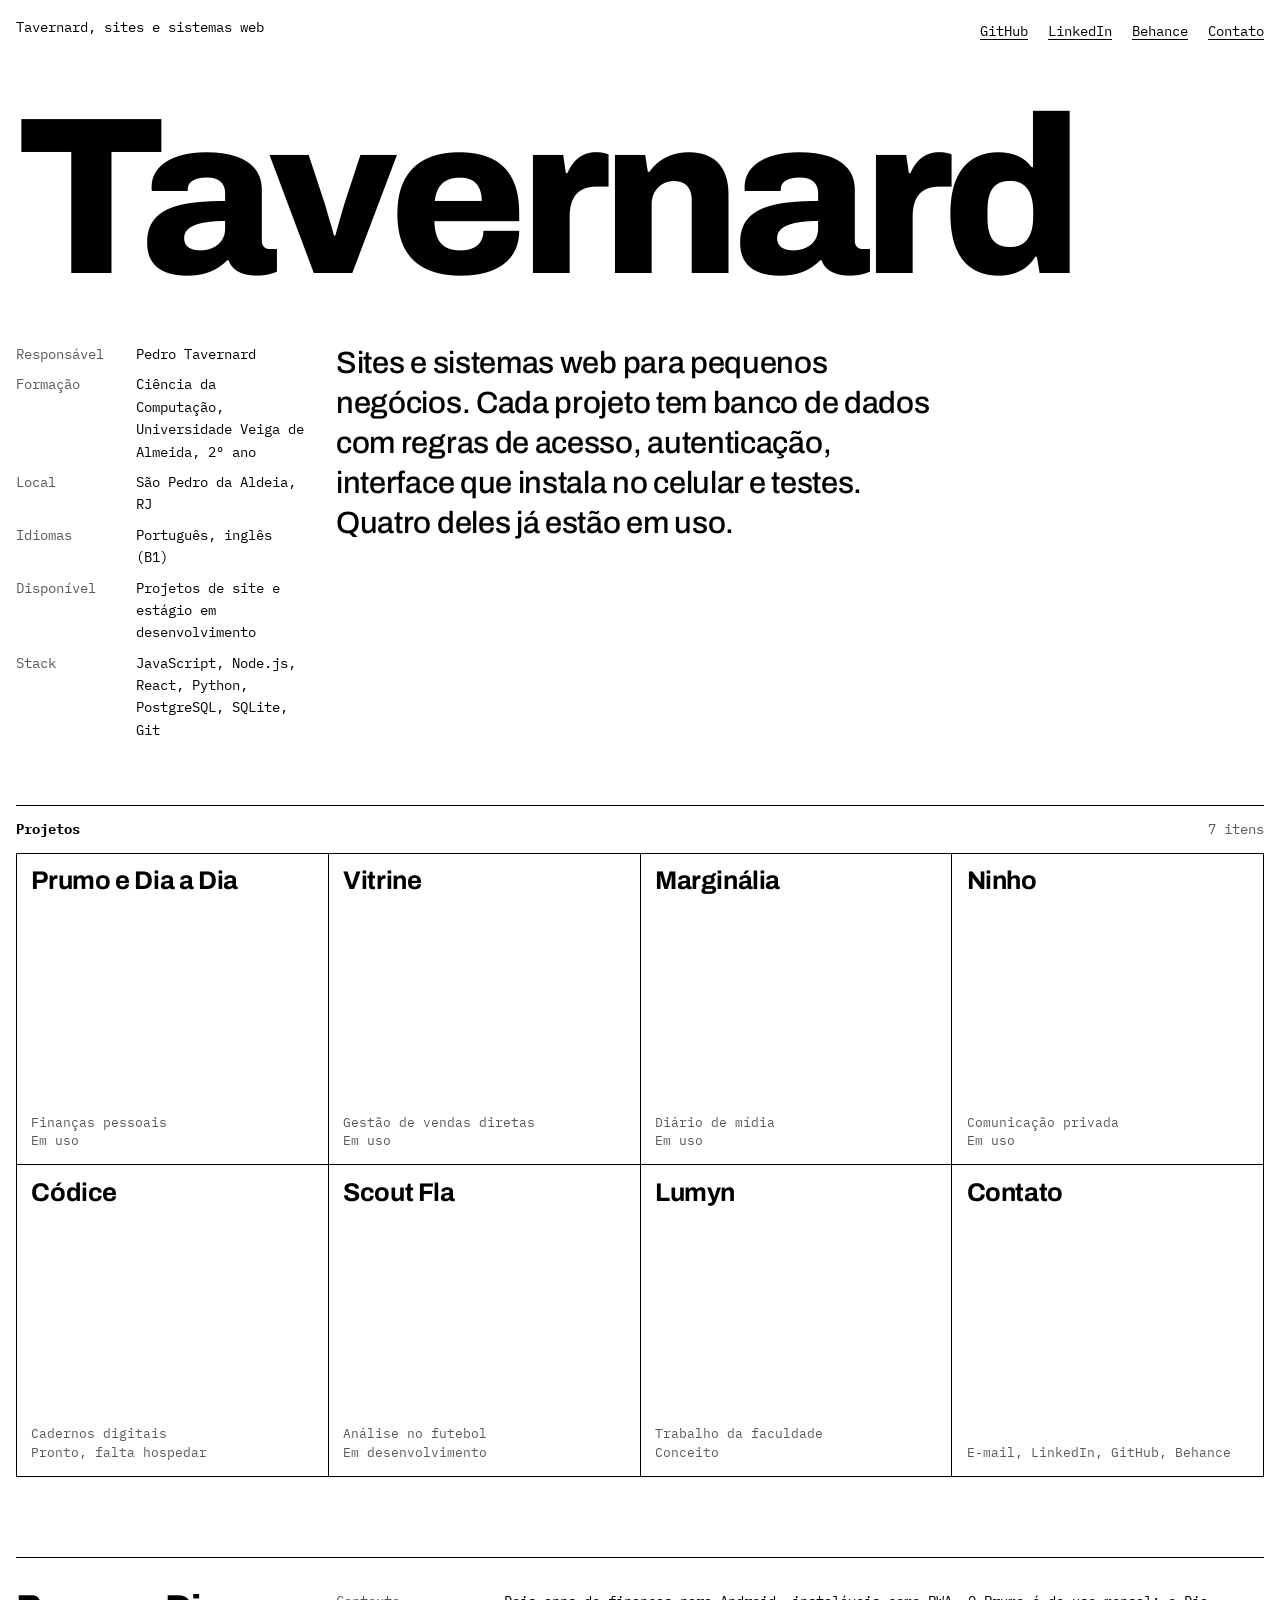
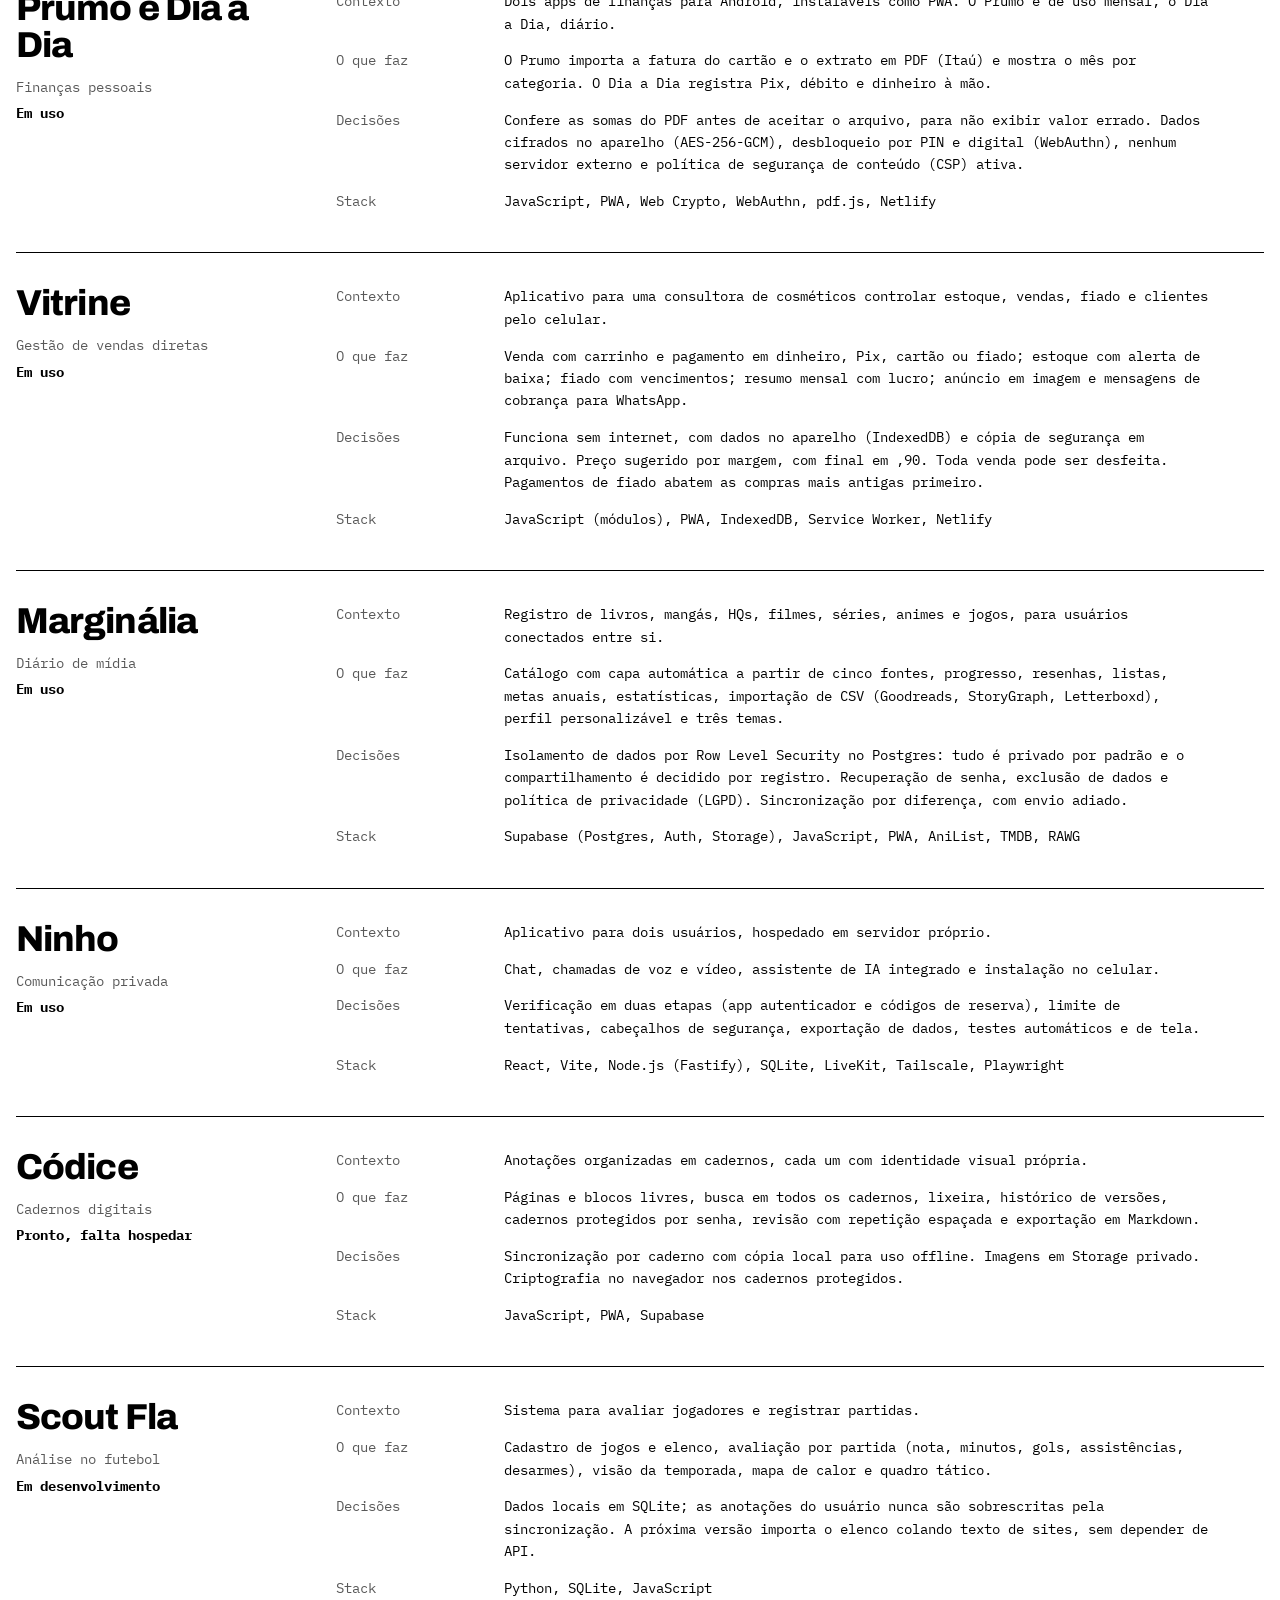
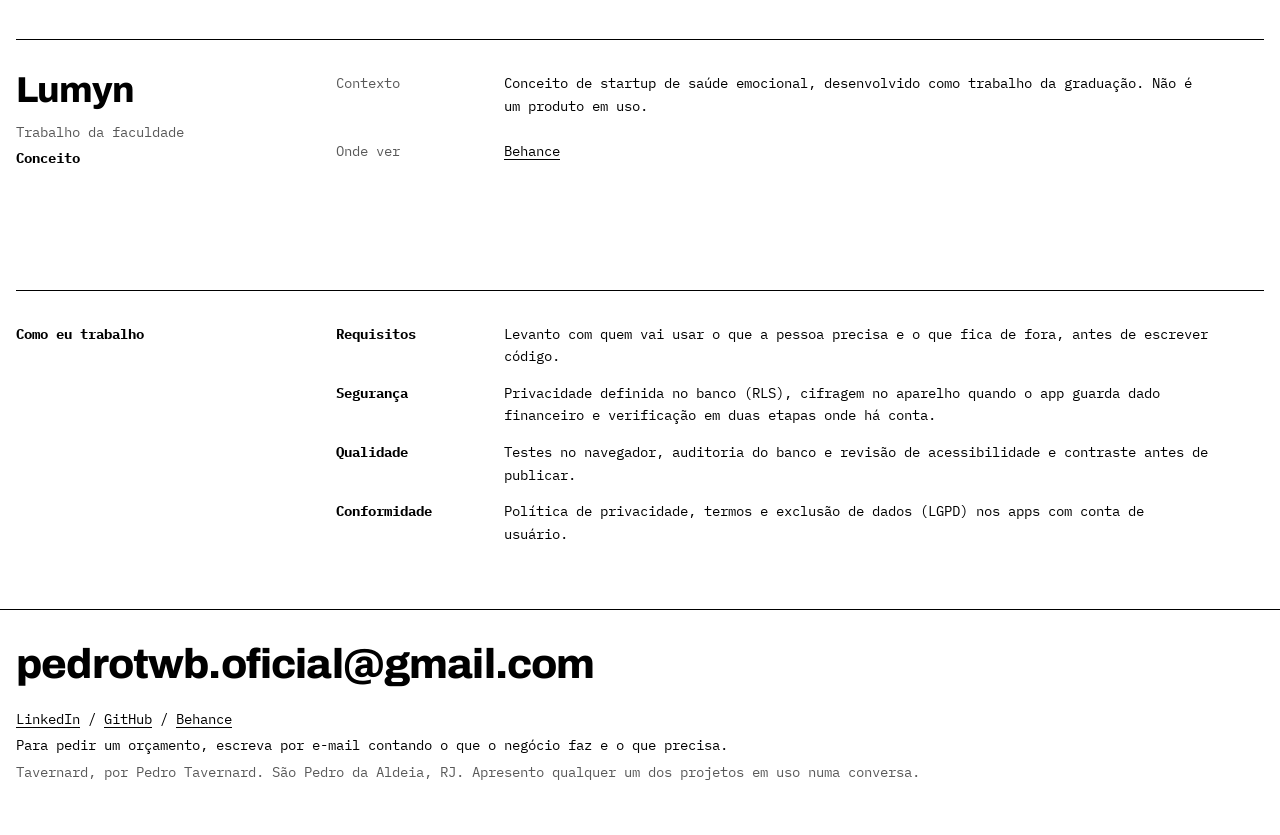
==== index.html @ c6579b2e "Novo portfólio Tavernard (substitui o site antigo)" ====
<!doctype html>
<html lang="pt-BR">
<head>
<meta charset="utf-8">
<meta name="viewport" content="width=device-width, initial-scale=1">
<link rel="icon" type="image/svg+xml" href="favicon.svg">
<title>Tavernard Sites e Sistemas</title>
<meta name="claude:viewport-fit-sides" content="cover">
<meta name="description" content="Tavernard: sites e sistemas web para pequenos negócios, por Pedro Tavernard, estudante de Ciência da Computação. Aplicações com banco de dados, autenticação e testes.">
<link rel="preconnect" href="https://fonts.googleapis.com">
<link rel="preconnect" href="https://fonts.gstatic.com" crossorigin>
<link href="https://fonts.googleapis.com/css2?family=Archivo:wght@500;700;800&family=IBM+Plex+Mono:wght@400;500;700&display=swap" rel="stylesheet">
<style>
/* Layout: catálogo em largura total. Nome gigante, índice de projetos em grade de quadrados com borda de 1px, fichas técnicas em duas colunas.
   Direção visual: estilo B—Line (Refero Styles): monoespaçado, sem cor, sem sombra, sem gradiente. Só como direção, nada copiado. */
:root{
  --bg:#FFFFFF; --fg:#000000; --mute:#595959; --rule:#000000;
  --display:"Archivo","Helvetica Neue",Arial,sans-serif;
  --mono:"IBM Plex Mono",ui-monospace,"SFMono-Regular",Menlo,Consolas,monospace;
  --gutter:max(16px,env(safe-area-inset-left,0px));
  --gutter-r:max(16px,env(safe-area-inset-right,0px));
  color-scheme:light;
}
@media (prefers-color-scheme:dark){
  :root:not([data-theme="light"]){--bg:#000000;--fg:#FFFFFF;--mute:#A6A6A6;--rule:#FFFFFF;color-scheme:dark}
}
:root[data-theme="dark"]{--bg:#000000;--fg:#FFFFFF;--mute:#A6A6A6;--rule:#FFFFFF;color-scheme:dark}

*,*::before,*::after{box-sizing:border-box}
body{margin:0;background:var(--bg);color:var(--fg);font:400 14px/1.6 var(--mono);-webkit-font-smoothing:antialiased}
a{color:inherit;text-decoration-thickness:1px;text-underline-offset:3px}
a:focus-visible{outline:2px solid var(--fg);outline-offset:3px}
.skip{position:absolute;left:-999px;top:0;background:var(--bg);color:var(--fg);padding:.75rem 1rem;border:1px solid var(--rule)}
.skip:focus{left:var(--gutter);top:8px;z-index:5}
.wrap{max-width:112rem;margin:0 auto;padding-left:var(--gutter);padding-right:var(--gutter-r)}

/* barra superior */
.bar{display:flex;flex-wrap:wrap;justify-content:space-between;gap:.25rem 1.5rem;padding-block:1rem}
.bar nav{display:flex;flex-wrap:wrap;gap:.25rem 1.25rem}
.bar a{display:inline-block;padding:.25rem 0}

/* nome */
.mark{font:800 clamp(3.5rem,17.5vw,16rem)/.86 var(--display);letter-spacing:-.04em;margin:2.5rem 0 3rem}
.hero-grid{display:grid;grid-template-columns:minmax(0,18rem) minmax(0,1fr);gap:1.5rem 2rem;padding-bottom:4rem}
.meta{display:grid;grid-template-columns:6.5rem minmax(0,1fr);gap:.5rem 1rem;margin:0}
.meta dt{color:var(--mute)}
.meta dd{margin:0}
.statement{margin:0;font:500 clamp(1.25rem,2.4vw,2rem)/1.3 var(--display);max-width:38rem;letter-spacing:-.01em}

/* títulos de seção */
.label{display:flex;justify-content:space-between;gap:1rem;font:700 14px/1.6 var(--mono);margin:0;padding-block:.75rem;border-top:1px solid var(--rule)}
.label span{font-weight:400;color:var(--mute)}

/* índice */
.index{list-style:none;margin:0 0 5rem;padding:0;display:grid;grid-template-columns:repeat(4,minmax(0,1fr));border-top:1px solid var(--rule);border-left:1px solid var(--rule)}
.index a{display:flex;flex-direction:column;justify-content:space-between;gap:1rem;aspect-ratio:1;padding:.9rem;border-right:1px solid var(--rule);border-bottom:1px solid var(--rule);text-decoration:none;min-width:0}
.index .nm{font:700 clamp(1.15rem,2vw,1.6rem)/1.05 var(--display);letter-spacing:-.015em;overflow-wrap:anywhere}
.index .ty{font-size:13px;line-height:1.4;color:var(--mute)}
.index a:hover,.index a:focus-visible{background:var(--fg);color:var(--bg);outline:none}
.index a:hover .ty,.index a:focus-visible .ty{color:inherit}
.index a:focus-visible{outline:2px solid var(--fg);outline-offset:-6px;outline-color:var(--bg)}

/* fichas */
.sheets{margin-bottom:5rem}
.sheet{display:grid;grid-template-columns:minmax(0,18rem) minmax(0,1fr);gap:1rem 2rem;padding-block:2rem 2.5rem;border-top:1px solid var(--rule);scroll-margin-top:1rem}
.sheet h3{font:800 clamp(1.6rem,3vw,2.25rem)/1.02 var(--display);letter-spacing:-.025em;margin:0 0 .75rem}
.sheet .kind{margin:0;color:var(--mute)}
.sheet .state{margin:.25rem 0 0;font-weight:700}
.sheet dl{display:grid;grid-template-columns:9rem minmax(0,1fr);gap:.9rem 1.5rem;margin:0;max-width:60rem}
.sheet dt{color:var(--mute)}
.sheet dd{margin:0;max-width:44rem}

/* método */
.method{display:grid;grid-template-columns:minmax(0,18rem) minmax(0,1fr);gap:1rem 2rem;padding-block:2rem 4rem;border-top:1px solid var(--rule)}
.method dl{display:grid;grid-template-columns:9rem minmax(0,1fr);gap:.9rem 1.5rem;margin:0;max-width:60rem}
.method dt{font-weight:700}
.method dd{margin:0;max-width:44rem}
.method h2{margin:0;font:700 14px/1.6 var(--mono)}

footer{border-top:1px solid var(--rule);padding-block:2rem 3rem}
footer .big{font:800 clamp(1.4rem,3.4vw,2.6rem)/1.1 var(--display);letter-spacing:-.02em;margin:0 0 1.25rem;overflow-wrap:anywhere}
footer p{margin:.25rem 0}
.small{color:var(--mute)}

@media (max-width:62rem){
  .index{grid-template-columns:repeat(2,minmax(0,1fr))}
}
@media (max-width:48rem){
  .hero-grid,.sheet,.method{grid-template-columns:minmax(0,1fr)}
  .sheet dl,.method dl{grid-template-columns:minmax(0,1fr);gap:.15rem}
  .sheet dd,.method dd{margin-bottom:.9rem}
  .mark{margin:1.5rem 0 2rem}
}
</style>

<a class="skip" href="#projetos">Pular para os projetos</a>

<header class="bar wrap">
  <span>Tavernard, sites e sistemas web</span>
  <nav aria-label="Perfis e contato">
    <a href="https://github.com/SirShain">GitHub</a>
    <a href="https://www.linkedin.com/in/pedrotavernard/">LinkedIn</a>
    <a href="https://www.behance.net/pedrotavernard2">Behance</a>
    <a href="#contato">Contato</a>
  </nav>
</header>

<main>
<section class="wrap" aria-labelledby="t-nome">
  <h1 class="mark" id="t-nome">Tavernard</h1>
  <div class="hero-grid">
    <dl class="meta">
      <dt>Responsável</dt><dd>Pedro Tavernard</dd>
      <dt>Formação</dt><dd>Ciência da Computação, Universidade Veiga de Almeida, 2º ano</dd>
      <dt>Local</dt><dd>São Pedro da Aldeia, RJ</dd>
      <dt>Idiomas</dt><dd>Português, inglês (B1)</dd>
      <dt>Disponível</dt><dd>Projetos de site e estágio em desenvolvimento</dd>
      <dt>Stack</dt><dd>JavaScript, Node.js, React, Python, PostgreSQL, SQLite, Git</dd>
    </dl>
    <p class="statement">Sites e sistemas web para pequenos negócios. Cada projeto tem banco de dados com regras de acesso, autenticação, interface que instala no celular e testes. Quatro deles já estão em uso.</p>
  </div>
</section>

<section class="wrap" id="projetos" aria-labelledby="t-proj">
  <h2 class="label" id="t-proj">Projetos <span>7 itens</span></h2>
  <ul class="index">
    <li><a href="#prumo"><span class="nm">Prumo e Dia a Dia</span><span class="ty">Finanças pessoais<br>Em uso</span></a></li>
    <li><a href="#vitrine"><span class="nm">Vitrine</span><span class="ty">Gestão de vendas diretas<br>Em uso</span></a></li>
    <li><a href="#marginalia"><span class="nm">Marginália</span><span class="ty">Diário de mídia<br>Em uso</span></a></li>
    <li><a href="#ninho"><span class="nm">Ninho</span><span class="ty">Comunicação privada<br>Em uso</span></a></li>
    <li><a href="#codice"><span class="nm">Códice</span><span class="ty">Cadernos digitais<br>Pronto, falta hospedar</span></a></li>
    <li><a href="#scout"><span class="nm">Scout Fla</span><span class="ty">Análise no futebol<br>Em desenvolvimento</span></a></li>
    <li><a href="#lumyn"><span class="nm">Lumyn</span><span class="ty">Trabalho da faculdade<br>Conceito</span></a></li>
    <li><a href="#contato"><span class="nm">Contato</span><span class="ty">E-mail, LinkedIn, GitHub, Behance</span></a></li>
  </ul>

  <div class="sheets">
    <article class="sheet" id="prumo">
      <div><h3>Prumo e Dia a Dia</h3><p class="kind">Finanças pessoais</p><p class="state">Em uso</p></div>
      <dl>
        <dt>Contexto</dt><dd>Dois apps de finanças para Android, instaláveis como PWA. O Prumo é de uso mensal; o Dia a Dia, diário.</dd>
        <dt>O que faz</dt><dd>O Prumo importa a fatura do cartão e o extrato em PDF (Itaú) e mostra o mês por categoria. O Dia a Dia registra Pix, débito e dinheiro à mão.</dd>
        <dt>Decisões</dt><dd>Confere as somas do PDF antes de aceitar o arquivo, para não exibir valor errado. Dados cifrados no aparelho (AES-256-GCM), desbloqueio por PIN e digital (WebAuthn), nenhum servidor externo e política de segurança de conteúdo (CSP) ativa.</dd>
        <dt>Stack</dt><dd>JavaScript, PWA, Web Crypto, WebAuthn, pdf.js, Netlify</dd>
      </dl>
    </article>

    <article class="sheet" id="vitrine">
      <div><h3>Vitrine</h3><p class="kind">Gestão de vendas diretas</p><p class="state">Em uso</p></div>
      <dl>
        <dt>Contexto</dt><dd>Aplicativo para uma consultora de cosméticos controlar estoque, vendas, fiado e clientes pelo celular.</dd>
        <dt>O que faz</dt><dd>Venda com carrinho e pagamento em dinheiro, Pix, cartão ou fiado; estoque com alerta de baixa; fiado com vencimentos; resumo mensal com lucro; anúncio em imagem e mensagens de cobrança para WhatsApp.</dd>
        <dt>Decisões</dt><dd>Funciona sem internet, com dados no aparelho (IndexedDB) e cópia de segurança em arquivo. Preço sugerido por margem, com final em ,90. Toda venda pode ser desfeita. Pagamentos de fiado abatem as compras mais antigas primeiro.</dd>
        <dt>Stack</dt><dd>JavaScript (módulos), PWA, IndexedDB, Service Worker, Netlify</dd>
      </dl>
    </article>

    <article class="sheet" id="marginalia">
      <div><h3>Marginália</h3><p class="kind">Diário de mídia</p><p class="state">Em uso</p></div>
      <dl>
        <dt>Contexto</dt><dd>Registro de livros, mangás, HQs, filmes, séries, animes e jogos, para usuários conectados entre si.</dd>
        <dt>O que faz</dt><dd>Catálogo com capa automática a partir de cinco fontes, progresso, resenhas, listas, metas anuais, estatísticas, importação de CSV (Goodreads, StoryGraph, Letterboxd), perfil personalizável e três temas.</dd>
        <dt>Decisões</dt><dd>Isolamento de dados por Row Level Security no Postgres: tudo é privado por padrão e o compartilhamento é decidido por registro. Recuperação de senha, exclusão de dados e política de privacidade (LGPD). Sincronização por diferença, com envio adiado.</dd>
        <dt>Stack</dt><dd>Supabase (Postgres, Auth, Storage), JavaScript, PWA, AniList, TMDB, RAWG</dd>
      </dl>
    </article>

    <article class="sheet" id="ninho">
      <div><h3>Ninho</h3><p class="kind">Comunicação privada</p><p class="state">Em uso</p></div>
      <dl>
        <dt>Contexto</dt><dd>Aplicativo para dois usuários, hospedado em servidor próprio.</dd>
        <dt>O que faz</dt><dd>Chat, chamadas de voz e vídeo, assistente de IA integrado e instalação no celular.</dd>
        <dt>Decisões</dt><dd>Verificação em duas etapas (app autenticador e códigos de reserva), limite de tentativas, cabeçalhos de segurança, exportação de dados, testes automáticos e de tela.</dd>
        <dt>Stack</dt><dd>React, Vite, Node.js (Fastify), SQLite, LiveKit, Tailscale, Playwright</dd>
      </dl>
    </article>

    <article class="sheet" id="codice">
      <div><h3>Códice</h3><p class="kind">Cadernos digitais</p><p class="state">Pronto, falta hospedar</p></div>
      <dl>
        <dt>Contexto</dt><dd>Anotações organizadas em cadernos, cada um com identidade visual própria.</dd>
        <dt>O que faz</dt><dd>Páginas e blocos livres, busca em todos os cadernos, lixeira, histórico de versões, cadernos protegidos por senha, revisão com repetição espaçada e exportação em Markdown.</dd>
        <dt>Decisões</dt><dd>Sincronização por caderno com cópia local para uso offline. Imagens em Storage privado. Criptografia no navegador nos cadernos protegidos.</dd>
        <dt>Stack</dt><dd>JavaScript, PWA, Supabase</dd>
      </dl>
    </article>

    <article class="sheet" id="scout">
      <div><h3>Scout Fla</h3><p class="kind">Análise no futebol</p><p class="state">Em desenvolvimento</p></div>
      <dl>
        <dt>Contexto</dt><dd>Sistema para avaliar jogadores e registrar partidas.</dd>
        <dt>O que faz</dt><dd>Cadastro de jogos e elenco, avaliação por partida (nota, minutos, gols, assistências, desarmes), visão da temporada, mapa de calor e quadro tático.</dd>
        <dt>Decisões</dt><dd>Dados locais em SQLite; as anotações do usuário nunca são sobrescritas pela sincronização. A próxima versão importa o elenco colando texto de sites, sem depender de API.</dd>
        <dt>Stack</dt><dd>Python, SQLite, JavaScript</dd>
      </dl>
    </article>

    <article class="sheet" id="lumyn">
      <div><h3>Lumyn</h3><p class="kind">Trabalho da faculdade</p><p class="state">Conceito</p></div>
      <dl>
        <dt>Contexto</dt><dd>Conceito de startup de saúde emocional, desenvolvido como trabalho da graduação. Não é um produto em uso.</dd>
        <dt>Onde ver</dt><dd><a href="https://www.behance.net/pedrotavernard2">Behance</a></dd>
      </dl>
    </article>
  </div>
</section>

<section class="wrap" aria-labelledby="t-metodo">
  <div class="method">
    <h2 id="t-metodo">Como eu trabalho</h2>
    <dl>
      <dt>Requisitos</dt><dd>Levanto com quem vai usar o que a pessoa precisa e o que fica de fora, antes de escrever código.</dd>
      <dt>Segurança</dt><dd>Privacidade definida no banco (RLS), cifragem no aparelho quando o app guarda dado financeiro e verificação em duas etapas onde há conta.</dd>
      <dt>Qualidade</dt><dd>Testes no navegador, auditoria do banco e revisão de acessibilidade e contraste antes de publicar.</dd>
      <dt>Conformidade</dt><dd>Política de privacidade, termos e exclusão de dados (LGPD) nos apps com conta de usuário.</dd>
    </dl>
  </div>
</section>
</main>

<footer class="wrap" id="contato">
  <p class="big">pedrotwb.oficial@gmail.com</p>
  <p><a href="https://www.linkedin.com/in/pedrotavernard/">LinkedIn</a> / <a href="https://github.com/SirShain">GitHub</a> / <a href="https://www.behance.net/pedrotavernard2">Behance</a></p>
  <p>Para pedir um orçamento, escreva por e-mail contando o que o negócio faz e o que precisa.</p>
  <p class="small">Tavernard, por Pedro Tavernard. São Pedro da Aldeia, RJ. Apresento qualquer um dos projetos em uso numa conversa.</p>
</footer>

</body>
</html>
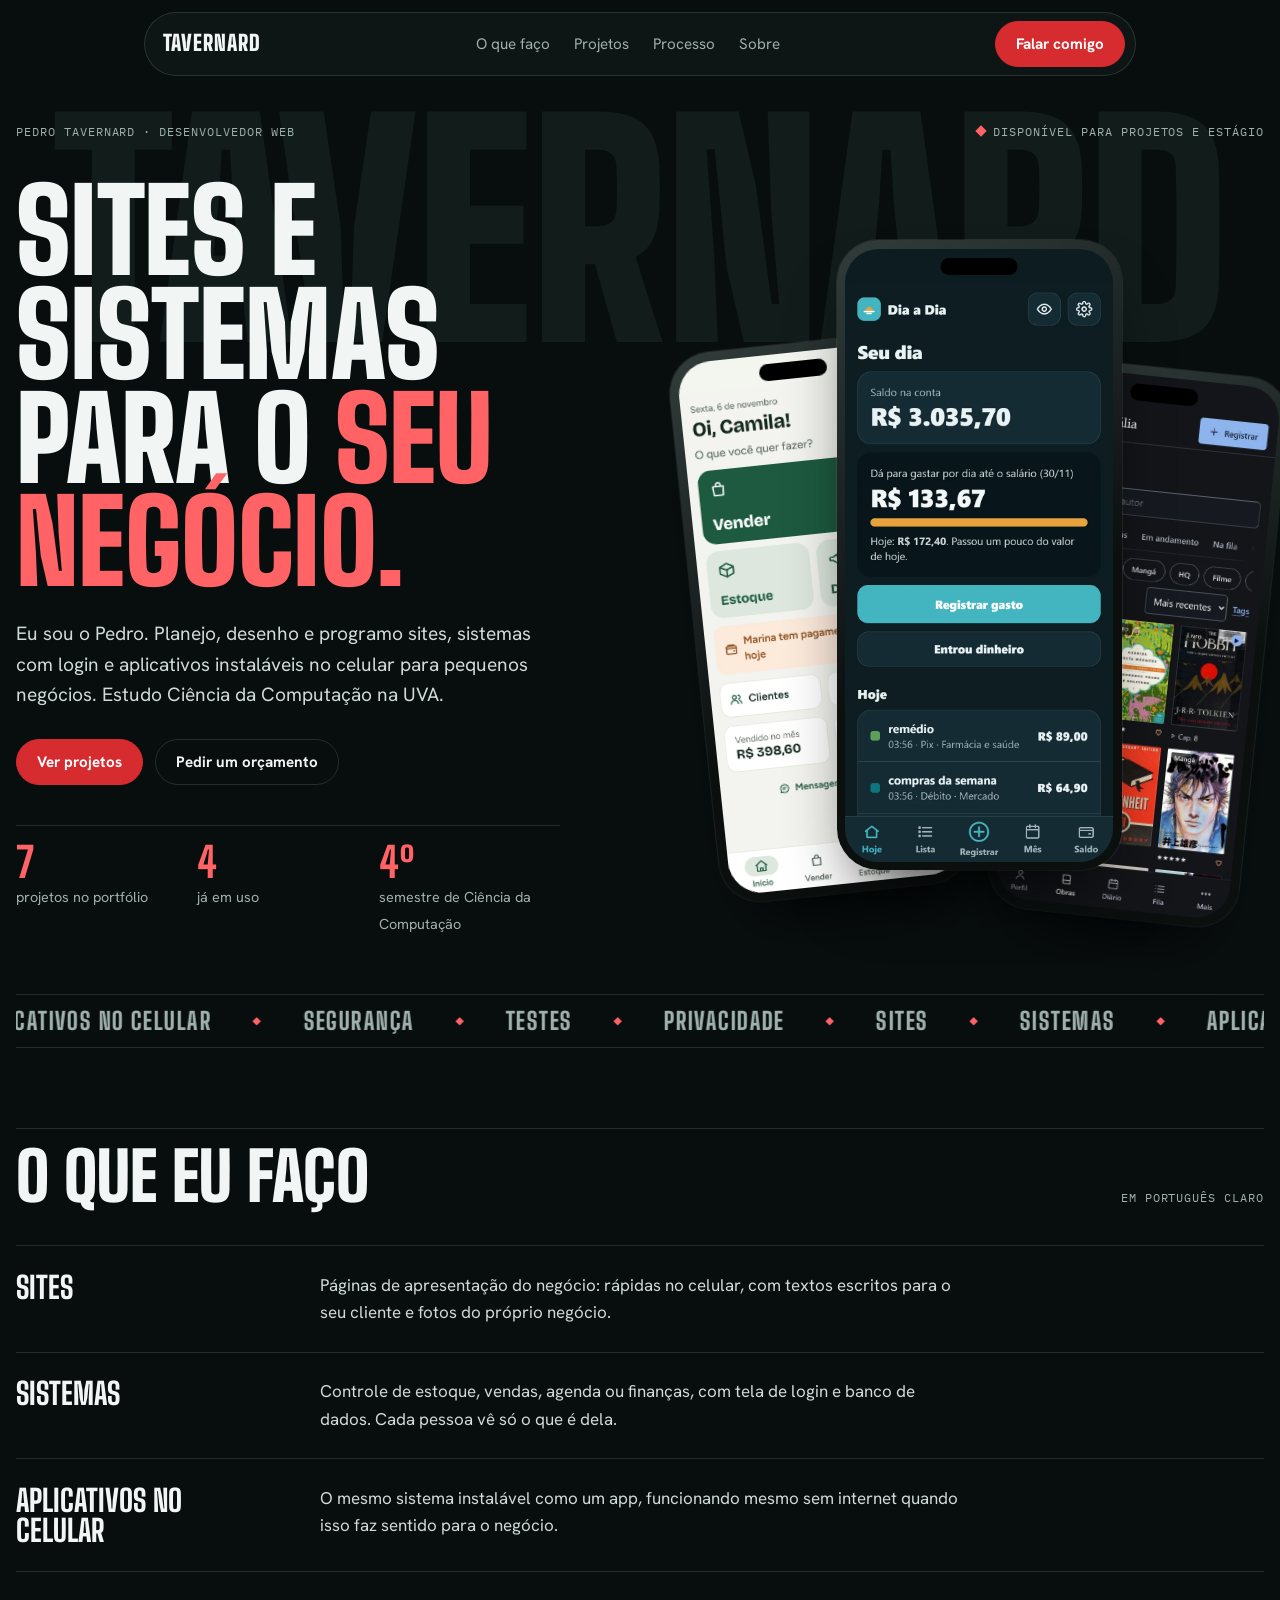
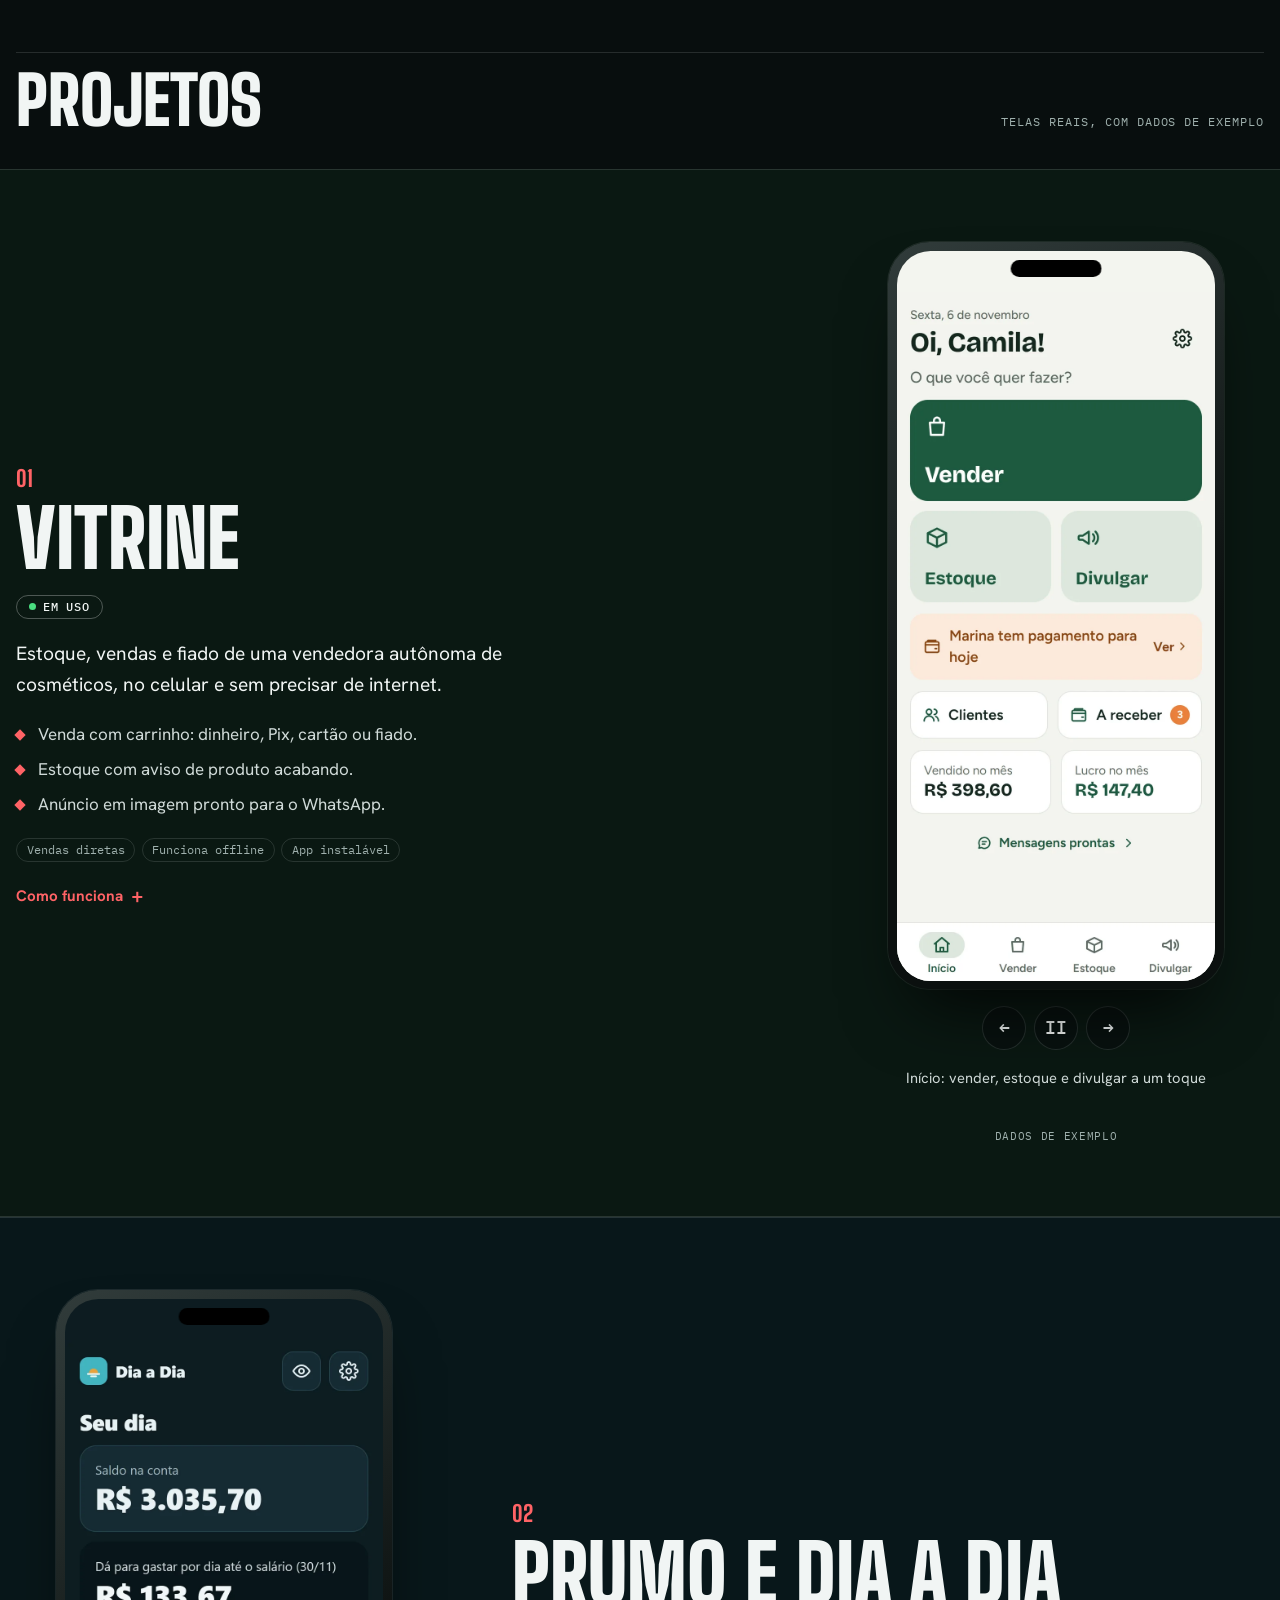
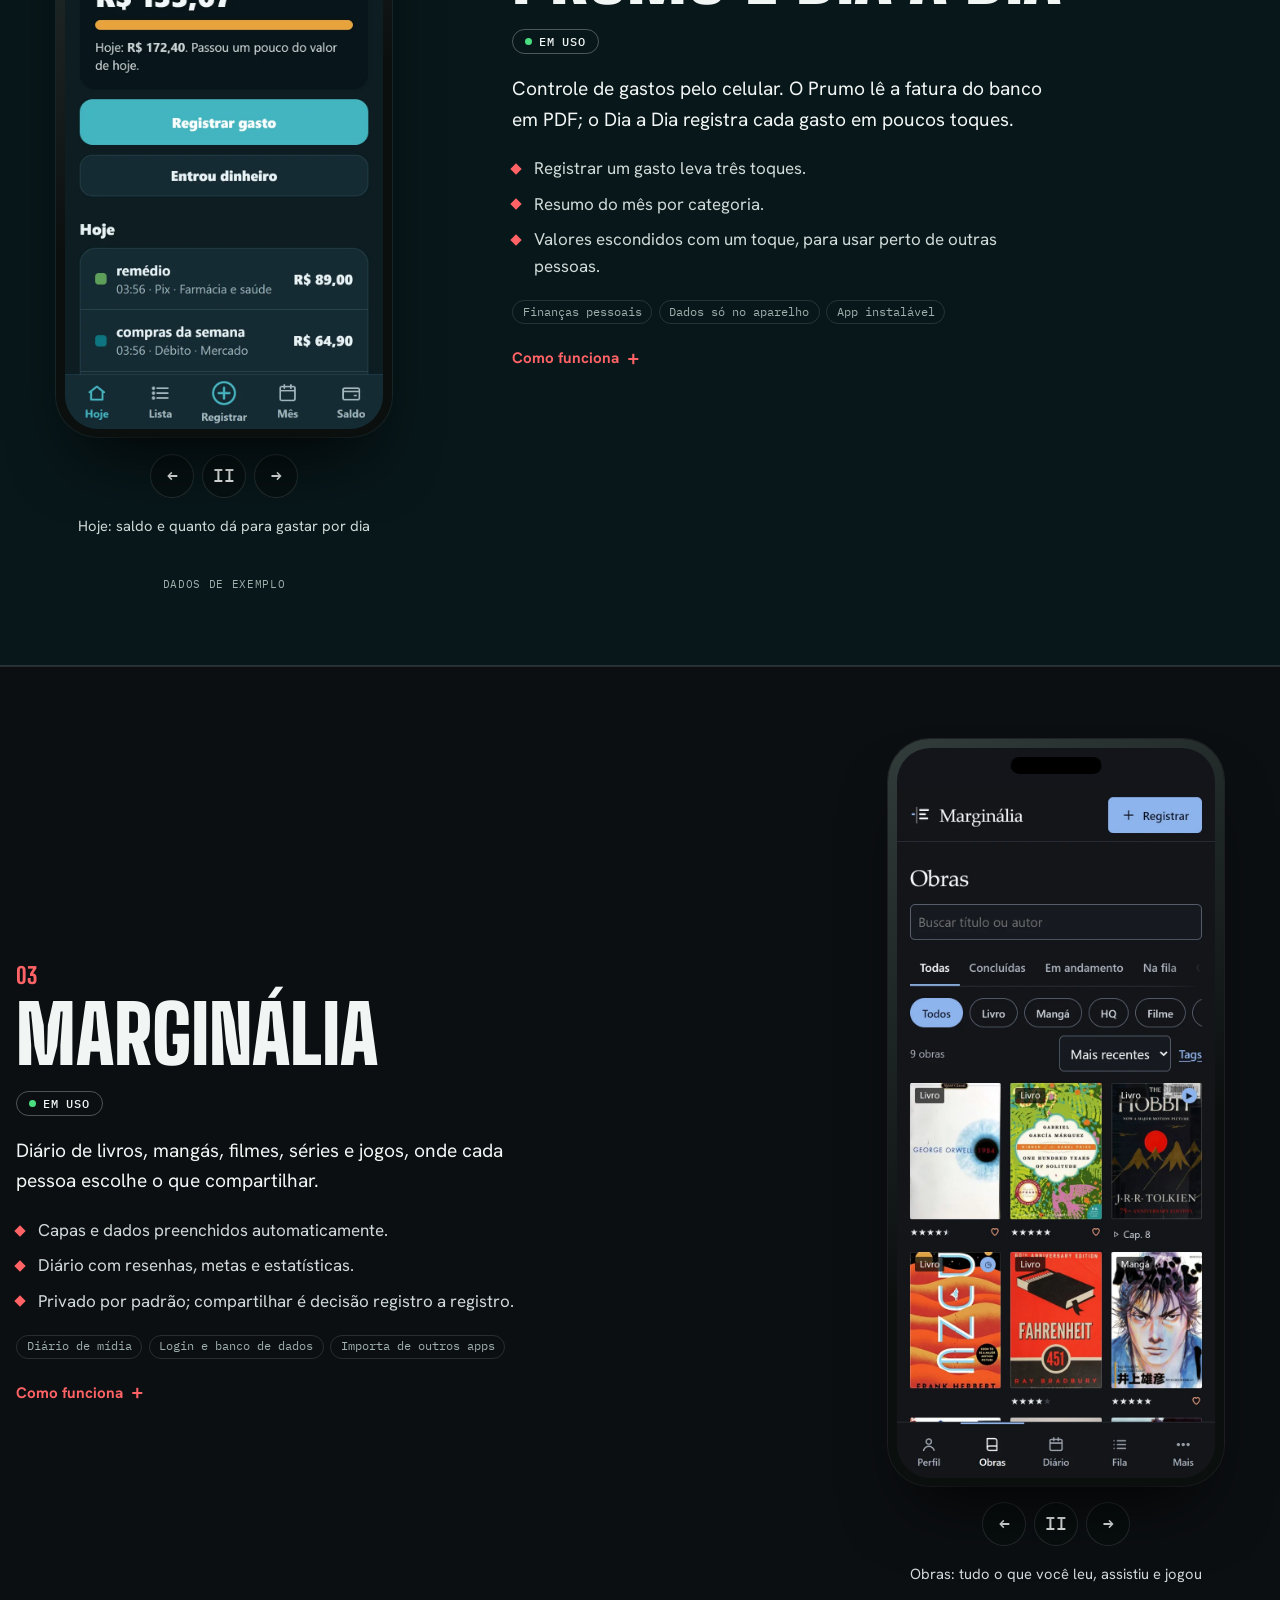
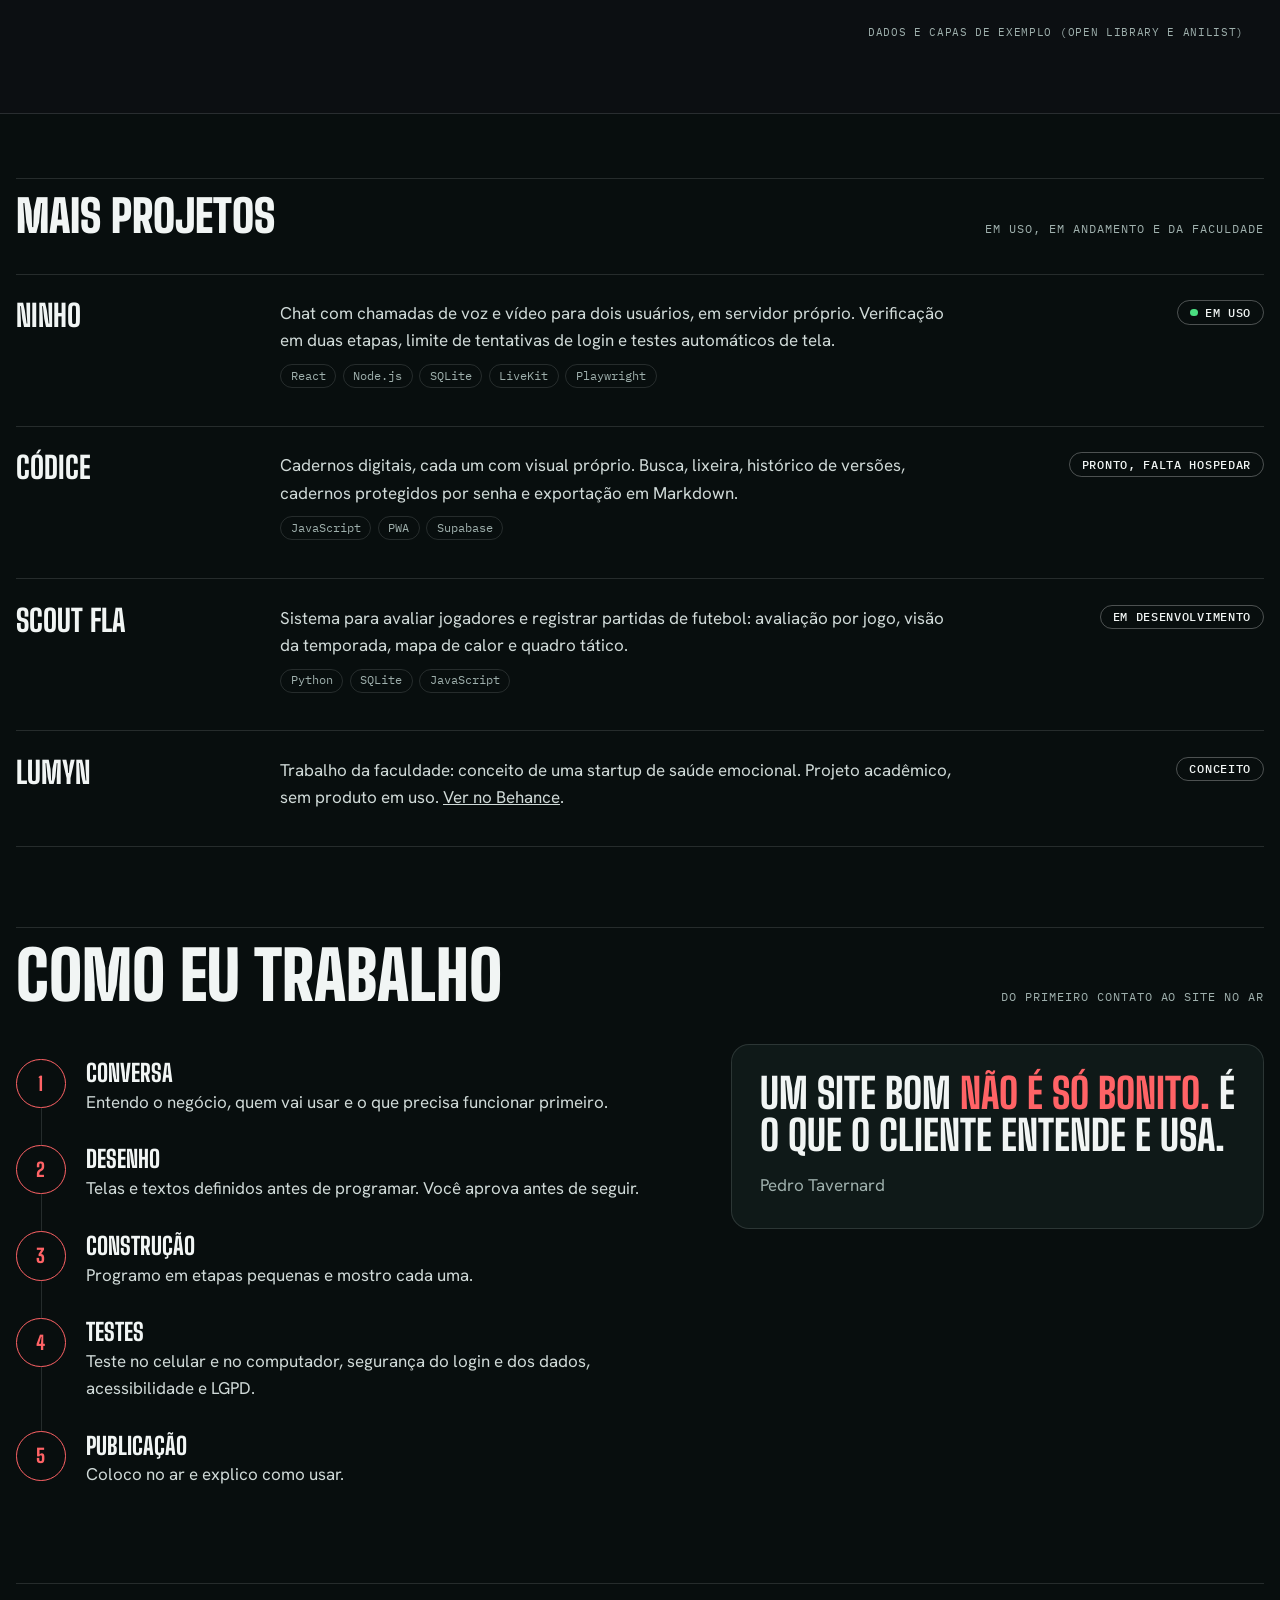
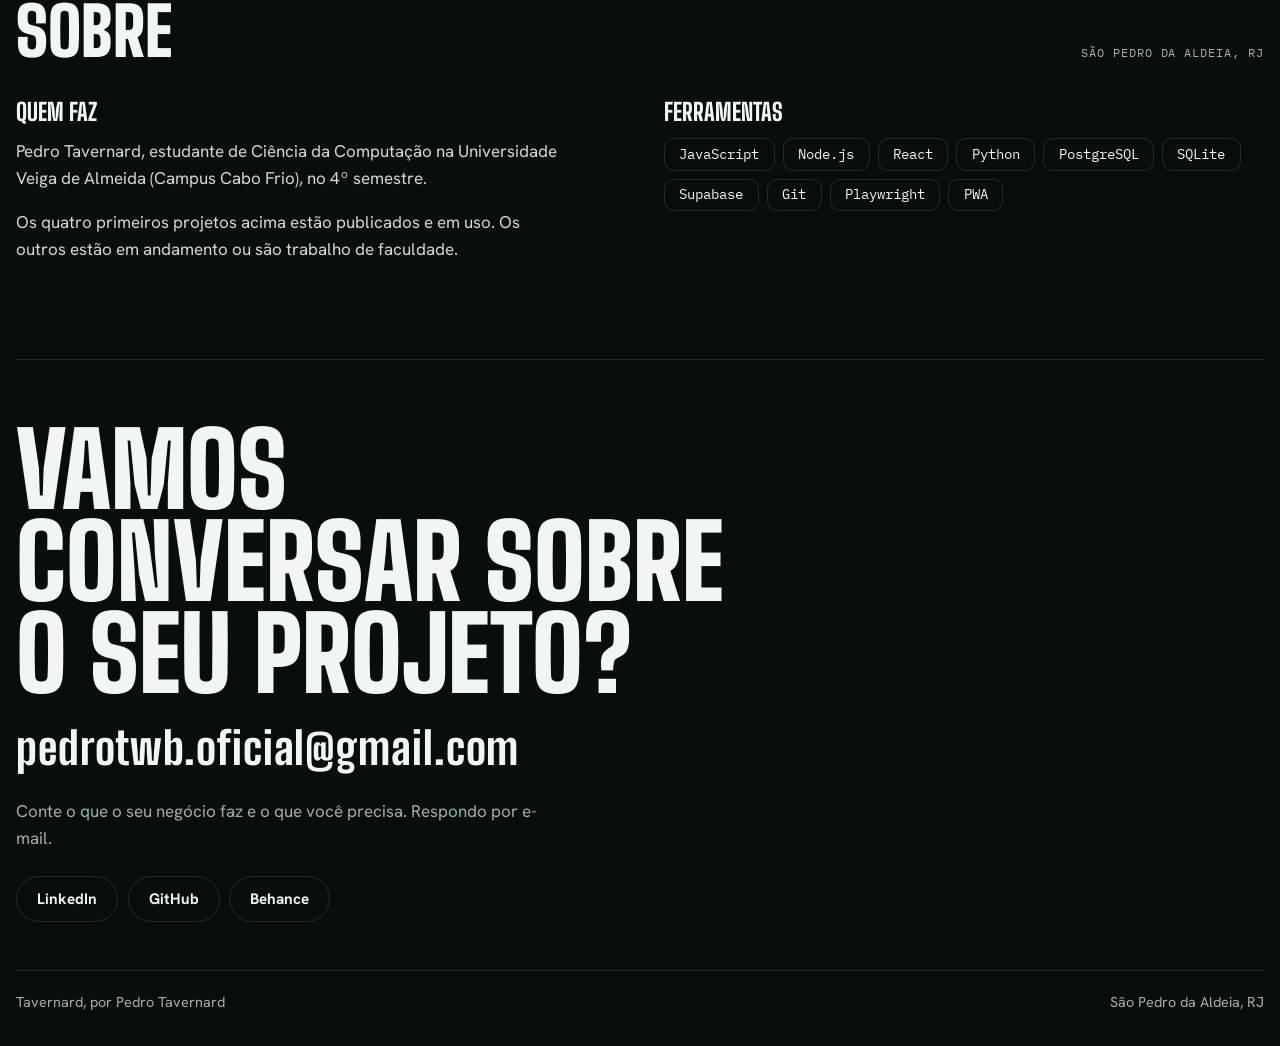
==== commit 9c0b319d: "Portfólio: telas reais dos apps e nova direção visual" ====
--- a/index.html
+++ b/index.html
@@ -6,224 +6,491 @@
 <link rel="icon" type="image/svg+xml" href="favicon.svg">
 <title>Tavernard Sites e Sistemas</title>
 <meta name="claude:viewport-fit-sides" content="cover">
-<meta name="description" content="Tavernard: sites e sistemas web para pequenos negócios, por Pedro Tavernard, estudante de Ciência da Computação. Aplicações com banco de dados, autenticação e testes.">
+<meta name="description" content="Tavernard: sites, sistemas com login e aplicativos instaláveis para pequenos negócios, por Pedro Tavernard, estudante de Ciência da Computação.">
 <link rel="preconnect" href="https://fonts.googleapis.com">
 <link rel="preconnect" href="https://fonts.gstatic.com" crossorigin>
-<link href="https://fonts.googleapis.com/css2?family=Archivo:wght@500;700;800&family=IBM+Plex+Mono:wght@400;500;700&display=swap" rel="stylesheet">
+<link href="https://fonts.googleapis.com/css2?family=Big+Shoulders+Display:wght@600;800;900&family=Hanken+Grotesk:wght@400;500;700&family=IBM+Plex+Mono:wght@400;500&display=swap" rel="stylesheet">
 <style>
-/* Layout: catálogo em largura total. Nome gigante, índice de projetos em grade de quadrados com borda de 1px, fichas técnicas em duas colunas.
-   Direção visual: estilo B—Line (Refero Styles): monoespaçado, sem cor, sem sombra, sem gradiente. Só como direção, nada copiado. */
+/* Layout: fundo escuro, menu em pílula, hero com frase direta e três celulares com telas reais, cada projeto numa faixa de cor própria
+   com carrossel de telas dentro de um iPhone, processo numerado, contato grande.
+   Referências: Pinterest do Pedro (preto e vermelho, HUD, cenas que mudam de clima); Cult UI (mockup de iPhone), React Bits (cartão inclinado, faixa por velocidade de rolagem),
+   21st.dev (carrossel de telas em celular, hero com mockup). Só ideias; todo o código é próprio. Sem formas geométricas decorativas: a imagem é o produto. */
 :root{
-  --bg:#FFFFFF; --fg:#000000; --mute:#595959; --rule:#000000;
-  --display:"Archivo","Helvetica Neue",Arial,sans-serif;
-  --mono:"IBM Plex Mono",ui-monospace,"SFMono-Regular",Menlo,Consolas,monospace;
+  --bg:#080E0E; --surface:#0F1918; --line:rgba(236,244,242,.13);
+  --ink:#F1F5F4; --soft:#D0DAD8; --muted:#9FB0AD; --ghost:#111C1B;
+  --red:#D62B2F; --red-text:#FF6366;
+  --display:"Big Shoulders Display","Arial Narrow",Impact,sans-serif;
+  --body:"Hanken Grotesk",system-ui,-apple-system,"Segoe UI",sans-serif;
+  --mono:"IBM Plex Mono",ui-monospace,Menlo,Consolas,monospace;
   --gutter:max(16px,env(safe-area-inset-left,0px));
   --gutter-r:max(16px,env(safe-area-inset-right,0px));
-  color-scheme:light;
+  color-scheme:dark;
 }
-@media (prefers-color-scheme:dark){
-  :root:not([data-theme="light"]){--bg:#000000;--fg:#FFFFFF;--mute:#A6A6A6;--rule:#FFFFFF;color-scheme:dark}
+*,*::before,*::after{box-sizing:border-box}
+html{scroll-behavior:smooth}
+body{margin:0;background:var(--bg);color:var(--ink);font:400 1.0625rem/1.6 var(--body);-webkit-font-smoothing:antialiased;overflow-x:hidden}
+body::before{content:"";position:fixed;inset:0 0 auto;height:env(safe-area-inset-top,0px);background:var(--bg);z-index:30}
+a{color:inherit}
+a:focus-visible,summary:focus-visible,button:focus-visible{outline:2px solid var(--red-text);outline-offset:3px;border-radius:6px}
+.skip{position:absolute;left:-999px;top:0;background:var(--surface);padding:.75rem 1rem;border:1px solid var(--line)}
+.skip:focus{left:var(--gutter);top:8px;z-index:40}
+.wrap{max-width:80rem;margin:0 auto;padding-left:var(--gutter);padding-right:var(--gutter-r)}
+.hud{font:400 .75rem/1.4 var(--mono);letter-spacing:.08em;text-transform:uppercase;color:var(--muted)}
+.dot{display:inline-block;width:.5rem;height:.5rem;background:var(--red-text);transform:rotate(45deg);margin-right:.5rem;vertical-align:.05em}
+
+/* menu em pílula */
+.nav-wrap{padding-left:var(--gutter);padding-right:var(--gutter-r)}
+.nav{position:sticky;top:max(12px,env(safe-area-inset-top,0px));z-index:20;margin:12px auto 0;max-width:62rem;display:flex;align-items:center;justify-content:space-between;gap:1rem;padding:.5rem .6rem .5rem 1.1rem;border:1px solid var(--line);border-radius:999px;background:rgba(15,25,24,.82);backdrop-filter:blur(10px);-webkit-backdrop-filter:blur(10px)}
+.brand{font:900 1.35rem/1 var(--display);letter-spacing:.04em;text-decoration:none}
+.nav ul{display:flex;gap:1.5rem;list-style:none;margin:0;padding:0;font-size:.95rem}
+.nav ul a{text-decoration:none;color:var(--muted);padding:.4rem 0;display:inline-block}
+.nav ul a:hover{color:var(--ink)}
+.btn{display:inline-flex;align-items:center;gap:.5rem;min-height:44px;padding:.6rem 1.25rem;border-radius:999px;border:1px solid var(--line);font-weight:700;font-size:.95rem;text-decoration:none;background:transparent;color:var(--ink);transition:transform .2s,background .2s,border-color .2s;cursor:pointer;font-family:inherit}
+.btn:hover{border-color:var(--ink);transform:translateY(-1px)}
+.btn.red{background:var(--red);border-color:var(--red);color:#fff}
+.btn.red:hover{background:#E8363A;border-color:#E8363A}
+
+/* celular (ideia do mockup de iPhone do Cult UI) */
+.phone{position:relative;border-radius:2.6rem;padding:.55rem;background:linear-gradient(150deg,#313c3b,#0b100f 60%);box-shadow:0 40px 70px -28px rgba(0,0,0,.85),0 0 0 1px rgba(255,255,255,.09)}
+.phone::after{content:"";position:absolute;top:1.15rem;left:50%;width:27%;height:1.05rem;transform:translateX(-50%);background:#000;border-radius:999px;z-index:3}
+.screens{position:relative;border-radius:2.1rem;overflow:hidden;aspect-ratio:390/894;background:var(--sbg,#101818)}
+.screens img{position:absolute;left:0;right:0;bottom:0;width:100%;height:auto;aspect-ratio:390/844;display:block;opacity:0;transition:opacity .7s ease}
+.screens img.on{opacity:1}
+
+/* hero */
+.hero{position:relative;overflow:hidden;padding-block:3rem 0}
+.ghost{position:absolute;left:0;right:0;top:2.5rem;font:900 clamp(5rem,22.5vw,21rem)/.8 var(--display);letter-spacing:-.01em;color:var(--ghost);white-space:nowrap;pointer-events:none;user-select:none;text-align:center}
+.hero .wrap{position:relative;z-index:1}
+.hero .row{display:flex;justify-content:space-between;gap:1rem;flex-wrap:wrap;margin-bottom:2.5rem}
+.hero-in{display:grid;grid-template-columns:minmax(0,1.05fr) minmax(0,.95fr);gap:2rem 3rem;align-items:center}
+.hero h1{font:900 clamp(3.4rem,9vw,7.2rem)/.9 var(--display);letter-spacing:-.005em;margin:0 0 1.5rem;text-transform:uppercase}
+.hero h1 em{font-style:normal;color:var(--red-text)}
+.hero p.lead{font-size:1.2rem;max-width:34rem;margin:0 0 1.75rem;color:var(--soft)}
+.cta{display:flex;flex-wrap:wrap;gap:.75rem;margin-bottom:2.5rem}
+.stats{display:flex;flex-wrap:wrap;border-top:1px solid var(--line);max-width:34rem}
+.stats div{flex:1 1 8rem;padding:1rem 1rem 0 0}
+.stats b{display:block;font:800 2.6rem/1 var(--display);color:var(--red-text)}
+.stats span{font-size:.9rem;color:var(--muted)}
+.cluster{position:relative;width:100%;max-width:36rem;margin-inline:auto;aspect-ratio:1/1.12}
+.cluster .phone{position:absolute}
+.cl-a{width:44%;left:0;top:16%;transform:rotate(-6deg);z-index:1}
+.cl-b{width:50%;left:25%;top:0;z-index:3}
+.cl-c{width:44%;right:0;top:20%;transform:rotate(6deg);z-index:2}
+.ticker{margin-top:3.5rem;border-block:1px solid var(--line);overflow:hidden;white-space:nowrap}
+.ticker div{display:inline-flex;gap:2.5rem;padding:.9rem 0;font:800 1.5rem/1 var(--display);letter-spacing:.06em;text-transform:uppercase;color:var(--muted);will-change:transform}
+.ticker span::after{content:"\25C6";margin-left:2.5rem;color:var(--red-text);font-size:.7em;vertical-align:.12em}
+
+/* seções */
+section{scroll-margin-top:6rem}
+.sec{padding-block:5rem 0}
+.sec-h{display:flex;justify-content:space-between;align-items:baseline;gap:1rem;border-top:1px solid var(--line);padding-top:1rem;margin-bottom:2.25rem}
+.sec-h h2{font:900 clamp(2.4rem,6vw,4.2rem)/.95 var(--display);margin:0;text-transform:uppercase}
+.svc{display:grid;grid-template-columns:minmax(0,16rem) minmax(0,1fr);gap:.5rem 3rem;padding-block:1.6rem;border-top:1px solid var(--line)}
+.svc:last-child{border-bottom:1px solid var(--line)}
+.svc h3{font:800 1.9rem/1 var(--display);margin:0;text-transform:uppercase}
+.svc p{margin:0;max-width:40rem;color:var(--soft)}
+
+/* projetos: uma faixa de cor por app */
+.band{background:var(--tint);border-block:1px solid var(--line)}
+.proj{display:grid;grid-template-columns:minmax(0,1fr) minmax(0,26rem);gap:3rem 5rem;align-items:center;padding-block:4.5rem}
+.proj.flip{grid-template-columns:minmax(0,26rem) minmax(0,1fr)}
+.proj.flip .info{order:2}
+.num{font:800 1.4rem/1 var(--display);color:var(--red-text)}
+.proj h3{font:900 clamp(2.6rem,6.4vw,5rem)/.92 var(--display);margin:.4rem 0 1rem;text-transform:uppercase}
+.state{display:inline-flex;align-items:center;gap:.45rem;font:500 .72rem/1 var(--mono);letter-spacing:.06em;text-transform:uppercase;border:1px solid rgba(255,255,255,.28);border-radius:999px;padding:.35rem .75rem;margin-bottom:1.25rem}
+.state.on::before{content:"";width:.45rem;height:.45rem;border-radius:50%;background:#4ADE80}
+.proj p.what{font-size:1.2rem;max-width:34rem;margin:0 0 1.25rem;color:var(--ink)}
+.pts{list-style:none;margin:0 0 1.25rem;padding:0;display:grid;gap:.5rem;max-width:34rem}
+.pts li{padding-left:1.4rem;position:relative;color:var(--soft)}
+.pts li::before{content:"";position:absolute;left:0;top:.62rem;width:.5rem;height:.5rem;background:var(--red-text);transform:rotate(45deg)}
+.tags{display:flex;flex-wrap:wrap;gap:.4rem;margin:0 0 .75rem;padding:0;list-style:none}
+.tags li{font:400 .72rem/1.3 var(--mono);padding:.22rem .6rem;border:1px solid var(--line);border-radius:999px;color:var(--muted)}
+details{margin-top:.25rem}
+summary{cursor:pointer;list-style:none;display:inline-flex;align-items:center;gap:.5rem;font-weight:700;font-size:.95rem;color:var(--red-text);padding:.4rem 0;min-height:44px}
+summary::-webkit-details-marker{display:none}
+summary::after{content:"+";font:500 1.3rem/1 var(--mono);transition:transform .2s}
+details[open] summary::after{transform:rotate(45deg)}
+details dl{margin:.25rem 0 0;display:grid;grid-template-columns:7.2rem minmax(0,1fr);gap:.7rem 1rem;font-size:.95rem;border-top:1px solid var(--line);padding-top:1rem;max-width:36rem}
+details dt{color:var(--muted);font:400 .75rem/1.6 var(--mono);letter-spacing:.05em;text-transform:uppercase}
+details dd{margin:0;color:var(--soft)}
+.stage{display:flex;flex-direction:column;align-items:center;gap:1rem;perspective:1200px}
+.tilt{width:min(100%,21rem);transition:transform .25s ease-out;transform-style:preserve-3d;will-change:transform}
+.ctl{display:flex;align-items:center;gap:.5rem}
+.ctl button{width:44px;height:44px;border-radius:50%;border:1px solid var(--line);background:rgba(8,14,14,.6);color:var(--ink);font:500 1.1rem/1 var(--mono);cursor:pointer;display:grid;place-items:center}
+.ctl button:hover{border-color:var(--ink)}
+.cap{margin:0;min-height:3.2em;max-width:21rem;text-align:center;font-size:.92rem;color:var(--soft)}
+.sample{font:400 .7rem/1.4 var(--mono);letter-spacing:.06em;text-transform:uppercase;color:var(--muted);margin:0}
+
+/* outros projetos */
+.rows{border-top:1px solid var(--line)}
+.row2{display:grid;grid-template-columns:minmax(0,14rem) minmax(0,1fr) auto;gap:.5rem 2.5rem;align-items:start;padding-block:1.6rem;border-bottom:1px solid var(--line)}
+.row2 h3{font:800 1.9rem/1 var(--display);margin:0;text-transform:uppercase}
+.row2 p{margin:0 0 .6rem;color:var(--soft);max-width:42rem}
+.row2 .state{margin:0}
+.note{font-size:.85rem;color:var(--muted);margin-top:1.5rem}
+
+/* processo */
+.proc{display:grid;grid-template-columns:minmax(0,1fr) minmax(0,.8fr);gap:3rem;align-items:start}
+.steps{list-style:none;margin:0;padding:0;position:relative;max-width:46rem}
+.steps::before{content:"";position:absolute;left:1.55rem;top:1.5rem;bottom:1.5rem;width:1px;background:var(--line)}
+.steps li{position:relative;display:grid;grid-template-columns:3.1rem minmax(0,1fr);gap:1.25rem;padding-block:.9rem}
+.steps .n{width:3.1rem;height:3.1rem;border-radius:50%;border:1px solid var(--red-text);background:var(--bg);display:grid;place-items:center;font:800 1.2rem/1 var(--display);color:var(--red-text);position:relative;z-index:1}
+.steps h3{font:800 1.5rem/1.1 var(--display);margin:.1rem 0 .15rem;text-transform:uppercase}
+.steps p{margin:0;color:var(--soft)}
+.quote{border:1px solid var(--line);border-radius:18px;padding:1.75rem;background:var(--surface);position:sticky;top:6rem}
+.quote q{display:block;font:800 clamp(1.8rem,3.4vw,2.6rem)/1 var(--display);text-transform:uppercase;quotes:none}
+.quote q em{font-style:normal;color:var(--red-text)}
+.quote p{margin:1rem 0 0;color:var(--muted)}
+
+/* sobre */
+.about{display:grid;grid-template-columns:minmax(0,1fr) minmax(0,1fr);gap:3rem}
+.about h3{font:800 1.5rem/1 var(--display);margin:0 0 .9rem;text-transform:uppercase}
+.about p{margin:0 0 1rem;color:var(--soft);max-width:34rem}
+.chips{display:flex;flex-wrap:wrap;gap:.5rem;margin:0;padding:0;list-style:none}
+.chips li{padding:.4rem .9rem;border:1px solid var(--line);border-radius:10px;font:400 .85rem/1.3 var(--mono)}
+
+/* contato */
+.contact{margin-top:5rem;border-top:1px solid var(--line);padding-block:4rem 3rem}
+.contact h2{font:900 clamp(2.6rem,8vw,6.5rem)/.9 var(--display);margin:0 0 1.5rem;text-transform:uppercase;max-width:14ch}
+.contact .mail{display:block;font:800 clamp(1.4rem,4vw,2.8rem)/1.1 var(--display);letter-spacing:.02em;margin-bottom:1.5rem;overflow-wrap:anywhere}
+.links{display:flex;flex-wrap:wrap;gap:.6rem}
+.foot{border-top:1px solid var(--line);padding-block:1.25rem 2rem;color:var(--muted);font-size:.9rem;display:flex;justify-content:space-between;gap:1rem;flex-wrap:wrap}
+
+/* movimento */
+@media (prefers-reduced-motion:no-preference){
+  .hero .row,.hero h1,.hero p.lead,.cta,.stats{animation:up .8s cubic-bezier(.2,.7,.2,1) both}
+  .hero h1{animation-delay:.08s}.hero p.lead{animation-delay:.16s}.cta{animation-delay:.24s}.stats{animation-delay:.32s}
+  .cl-a{animation:ra 1s .25s cubic-bezier(.2,.7,.2,1) both,fa 8s 1.3s ease-in-out infinite}
+  .cl-b{animation:rb 1s .1s cubic-bezier(.2,.7,.2,1) both,fb 7s 1.2s ease-in-out infinite}
+  .cl-c{animation:rc 1s .4s cubic-bezier(.2,.7,.2,1) both,fc 9s 1.4s ease-in-out infinite}
+  @keyframes up{from{opacity:0;transform:translateY(18px)}to{opacity:1;transform:none}}
+  @keyframes ra{from{opacity:0;transform:translateY(40px) rotate(-6deg)}to{opacity:1;transform:rotate(-6deg)}}
+  @keyframes rb{from{opacity:0;transform:translateY(50px)}to{opacity:1;transform:none}}
+  @keyframes rc{from{opacity:0;transform:translateY(40px) rotate(6deg)}to{opacity:1;transform:rotate(6deg)}}
+  @keyframes fa{50%{transform:translateY(-10px) rotate(-6deg)}}
+  @keyframes fb{50%{transform:translateY(-14px)}}
+  @keyframes fc{50%{transform:translateY(-8px) rotate(6deg)}}
+  @supports (animation-timeline:view()){
+    .rise{animation:rise linear both;animation-timeline:view();animation-range:entry 0% entry 35%}
+    @keyframes rise{from{opacity:.6;transform:translateY(22px)}to{opacity:1;transform:none}}
+  }
 }
-:root[data-theme="dark"]{--bg:#000000;--fg:#FFFFFF;--mute:#A6A6A6;--rule:#FFFFFF;color-scheme:dark}
-
-*,*::before,*::after{box-sizing:border-box}
-body{margin:0;background:var(--bg);color:var(--fg);font:400 14px/1.6 var(--mono);-webkit-font-smoothing:antialiased}
-a{color:inherit;text-decoration-thickness:1px;text-underline-offset:3px}
-a:focus-visible{outline:2px solid var(--fg);outline-offset:3px}
-.skip{position:absolute;left:-999px;top:0;background:var(--bg);color:var(--fg);padding:.75rem 1rem;border:1px solid var(--rule)}
-.skip:focus{left:var(--gutter);top:8px;z-index:5}
-.wrap{max-width:112rem;margin:0 auto;padding-left:var(--gutter);padding-right:var(--gutter-r)}
-
-/* barra superior */
-.bar{display:flex;flex-wrap:wrap;justify-content:space-between;gap:.25rem 1.5rem;padding-block:1rem}
-.bar nav{display:flex;flex-wrap:wrap;gap:.25rem 1.25rem}
-.bar a{display:inline-block;padding:.25rem 0}
-
-/* nome */
-.mark{font:800 clamp(3.5rem,17.5vw,16rem)/.86 var(--display);letter-spacing:-.04em;margin:2.5rem 0 3rem}
-.hero-grid{display:grid;grid-template-columns:minmax(0,18rem) minmax(0,1fr);gap:1.5rem 2rem;padding-bottom:4rem}
-.meta{display:grid;grid-template-columns:6.5rem minmax(0,1fr);gap:.5rem 1rem;margin:0}
-.meta dt{color:var(--mute)}
-.meta dd{margin:0}
-.statement{margin:0;font:500 clamp(1.25rem,2.4vw,2rem)/1.3 var(--display);max-width:38rem;letter-spacing:-.01em}
-
-/* títulos de seção */
-.label{display:flex;justify-content:space-between;gap:1rem;font:700 14px/1.6 var(--mono);margin:0;padding-block:.75rem;border-top:1px solid var(--rule)}
-.label span{font-weight:400;color:var(--mute)}
-
-/* índice */
-.index{list-style:none;margin:0 0 5rem;padding:0;display:grid;grid-template-columns:repeat(4,minmax(0,1fr));border-top:1px solid var(--rule);border-left:1px solid var(--rule)}
-.index a{display:flex;flex-direction:column;justify-content:space-between;gap:1rem;aspect-ratio:1;padding:.9rem;border-right:1px solid var(--rule);border-bottom:1px solid var(--rule);text-decoration:none;min-width:0}
-.index .nm{font:700 clamp(1.15rem,2vw,1.6rem)/1.05 var(--display);letter-spacing:-.015em;overflow-wrap:anywhere}
-.index .ty{font-size:13px;line-height:1.4;color:var(--mute)}
-.index a:hover,.index a:focus-visible{background:var(--fg);color:var(--bg);outline:none}
-.index a:hover .ty,.index a:focus-visible .ty{color:inherit}
-.index a:focus-visible{outline:2px solid var(--fg);outline-offset:-6px;outline-color:var(--bg)}
-
-/* fichas */
-.sheets{margin-bottom:5rem}
-.sheet{display:grid;grid-template-columns:minmax(0,18rem) minmax(0,1fr);gap:1rem 2rem;padding-block:2rem 2.5rem;border-top:1px solid var(--rule);scroll-margin-top:1rem}
-.sheet h3{font:800 clamp(1.6rem,3vw,2.25rem)/1.02 var(--display);letter-spacing:-.025em;margin:0 0 .75rem}
-.sheet .kind{margin:0;color:var(--mute)}
-.sheet .state{margin:.25rem 0 0;font-weight:700}
-.sheet dl{display:grid;grid-template-columns:9rem minmax(0,1fr);gap:.9rem 1.5rem;margin:0;max-width:60rem}
-.sheet dt{color:var(--mute)}
-.sheet dd{margin:0;max-width:44rem}
-
-/* método */
-.method{display:grid;grid-template-columns:minmax(0,18rem) minmax(0,1fr);gap:1rem 2rem;padding-block:2rem 4rem;border-top:1px solid var(--rule)}
-.method dl{display:grid;grid-template-columns:9rem minmax(0,1fr);gap:.9rem 1.5rem;margin:0;max-width:60rem}
-.method dt{font-weight:700}
-.method dd{margin:0;max-width:44rem}
-.method h2{margin:0;font:700 14px/1.6 var(--mono)}
-
-footer{border-top:1px solid var(--rule);padding-block:2rem 3rem}
-footer .big{font:800 clamp(1.4rem,3.4vw,2.6rem)/1.1 var(--display);letter-spacing:-.02em;margin:0 0 1.25rem;overflow-wrap:anywhere}
-footer p{margin:.25rem 0}
-.small{color:var(--mute)}
 
 @media (max-width:62rem){
-  .index{grid-template-columns:repeat(2,minmax(0,1fr))}
+  .hero-in,.proc,.about{grid-template-columns:minmax(0,1fr)}
+  .quote{position:static}
+  .proj,.proj.flip{grid-template-columns:minmax(0,1fr);gap:2.5rem}
+  .proj.flip .info{order:0}
+  .cluster{max-width:28rem}
+  .row2{grid-template-columns:minmax(0,1fr)}
 }
-@media (max-width:48rem){
-  .hero-grid,.sheet,.method{grid-template-columns:minmax(0,1fr)}
-  .sheet dl,.method dl{grid-template-columns:minmax(0,1fr);gap:.15rem}
-  .sheet dd,.method dd{margin-bottom:.9rem}
-  .mark{margin:1.5rem 0 2rem}
+@media (max-width:44rem){
+  .nav ul{display:none}
+  .nav{padding-left:1rem}
+  .svc{grid-template-columns:minmax(0,1fr)}
+  .sec{padding-block:3.5rem 0}
+  .proj{padding-block:3rem}
+  details dl{grid-template-columns:minmax(0,1fr);gap:.1rem}
+  details dd{margin-bottom:.7rem}
+  .phone{border-radius:2.2rem}
+  .screens{border-radius:1.75rem}
 }
 </style>
 
 <a class="skip" href="#projetos">Pular para os projetos</a>
 
-<header class="bar wrap">
-  <span>Tavernard, sites e sistemas web</span>
-  <nav aria-label="Perfis e contato">
-    <a href="https://github.com/SirShain">GitHub</a>
-    <a href="https://www.linkedin.com/in/pedrotavernard/">LinkedIn</a>
-    <a href="https://www.behance.net/pedrotavernard2">Behance</a>
-    <a href="#contato">Contato</a>
+<div class="nav-wrap">
+  <nav class="nav" aria-label="Principal">
+    <a class="brand" href="#topo">TAVERNARD</a>
+    <ul>
+      <li><a href="#servicos">O que faço</a></li>
+      <li><a href="#projetos">Projetos</a></li>
+      <li><a href="#processo">Processo</a></li>
+      <li><a href="#sobre">Sobre</a></li>
+    </ul>
+    <a class="btn red" href="#contato">Falar comigo</a>
   </nav>
+</div>
+
+<main id="topo">
+<header class="hero">
+  <div class="ghost" aria-hidden="true">TAVERNARD</div>
+  <div class="wrap">
+    <div class="row hud"><span>Pedro Tavernard · Desenvolvedor web</span><span><i class="dot"></i>Disponível para projetos e estágio</span></div>
+    <div class="hero-in">
+      <div>
+        <h1>Sites e sistemas para o <em>seu negócio.</em></h1>
+        <p class="lead">Eu sou o Pedro. Planejo, desenho e programo sites, sistemas com login e aplicativos instaláveis no celular para pequenos negócios. Estudo Ciência da Computação na UVA.</p>
+        <div class="cta">
+          <a class="btn red" href="#projetos">Ver projetos</a>
+          <a class="btn" href="#contato">Pedir um orçamento</a>
+        </div>
+        <div class="stats">
+          <div><b>7</b><span>projetos no portfólio</span></div>
+          <div><b>4</b><span>já em uso</span></div>
+          <div><b>4º</b><span>semestre de Ciência da Computação</span></div>
+        </div>
+      </div>
+      <div class="cluster">
+        <div class="phone cl-a"><div class="screens" style="--sbg:#f3f5ef"><img class="on" src="assets/vitrine-inicio.webp" alt="Tela inicial do app Vitrine, com botões Vender, Estoque e Divulgar" width="780" height="1688"></div></div>
+        <div class="phone cl-b"><div class="screens" style="--sbg:#0d1c21"><img class="on" src="assets/dia-hoje.webp" alt="Tela Seu dia do app Dia a Dia, com saldo e quanto dá para gastar por dia" width="780" height="1688"></div></div>
+        <div class="phone cl-c"><div class="screens" style="--sbg:#13151a"><img class="on" src="assets/marg-obras.webp" alt="Tela Obras do app Marginália, com capas de livros e mangás" width="780" height="1688"></div></div>
+      </div>
+    </div>
+    <div class="ticker" aria-hidden="true"><div id="tk">
+      <span>Sites</span><span>Sistemas</span><span>Aplicativos no celular</span><span>Segurança</span><span>Testes</span><span>Privacidade</span>
+      <span>Sites</span><span>Sistemas</span><span>Aplicativos no celular</span><span>Segurança</span><span>Testes</span><span>Privacidade</span>
+      <span>Sites</span><span>Sistemas</span><span>Aplicativos no celular</span><span>Segurança</span><span>Testes</span><span>Privacidade</span>
+    </div></div>
+  </div>
 </header>
 
-<main>
-<section class="wrap" aria-labelledby="t-nome">
-  <h1 class="mark" id="t-nome">Tavernard</h1>
-  <div class="hero-grid">
-    <dl class="meta">
-      <dt>Responsável</dt><dd>Pedro Tavernard</dd>
-      <dt>Formação</dt><dd>Ciência da Computação, Universidade Veiga de Almeida, 2º ano</dd>
-      <dt>Local</dt><dd>São Pedro da Aldeia, RJ</dd>
-      <dt>Idiomas</dt><dd>Português, inglês (B1)</dd>
-      <dt>Disponível</dt><dd>Projetos de site e estágio em desenvolvimento</dd>
-      <dt>Stack</dt><dd>JavaScript, Node.js, React, Python, PostgreSQL, SQLite, Git</dd>
-    </dl>
-    <p class="statement">Sites e sistemas web para pequenos negócios. Cada projeto tem banco de dados com regras de acesso, autenticação, interface que instala no celular e testes. Quatro deles já estão em uso.</p>
-  </div>
+<section class="sec wrap" id="servicos" aria-labelledby="t-svc">
+  <div class="sec-h"><h2 id="t-svc">O que eu faço</h2><span class="hud">Em português claro</span></div>
+  <div class="svc rise"><h3>Sites</h3><p>Páginas de apresentação do negócio: rápidas no celular, com textos escritos para o seu cliente e fotos do próprio negócio.</p></div>
+  <div class="svc rise"><h3>Sistemas</h3><p>Controle de estoque, vendas, agenda ou finanças, com tela de login e banco de dados. Cada pessoa vê só o que é dela.</p></div>
+  <div class="svc rise"><h3>Aplicativos no celular</h3><p>O mesmo sistema instalável como um app, funcionando mesmo sem internet quando isso faz sentido para o negócio.</p></div>
 </section>
 
-<section class="wrap" id="projetos" aria-labelledby="t-proj">
-  <h2 class="label" id="t-proj">Projetos <span>7 itens</span></h2>
-  <ul class="index">
-    <li><a href="#prumo"><span class="nm">Prumo e Dia a Dia</span><span class="ty">Finanças pessoais<br>Em uso</span></a></li>
-    <li><a href="#vitrine"><span class="nm">Vitrine</span><span class="ty">Gestão de vendas diretas<br>Em uso</span></a></li>
-    <li><a href="#marginalia"><span class="nm">Marginália</span><span class="ty">Diário de mídia<br>Em uso</span></a></li>
-    <li><a href="#ninho"><span class="nm">Ninho</span><span class="ty">Comunicação privada<br>Em uso</span></a></li>
-    <li><a href="#codice"><span class="nm">Códice</span><span class="ty">Cadernos digitais<br>Pronto, falta hospedar</span></a></li>
-    <li><a href="#scout"><span class="nm">Scout Fla</span><span class="ty">Análise no futebol<br>Em desenvolvimento</span></a></li>
-    <li><a href="#lumyn"><span class="nm">Lumyn</span><span class="ty">Trabalho da faculdade<br>Conceito</span></a></li>
-    <li><a href="#contato"><span class="nm">Contato</span><span class="ty">E-mail, LinkedIn, GitHub, Behance</span></a></li>
-  </ul>
-
-  <div class="sheets">
-    <article class="sheet" id="prumo">
-      <div><h3>Prumo e Dia a Dia</h3><p class="kind">Finanças pessoais</p><p class="state">Em uso</p></div>
-      <dl>
-        <dt>Contexto</dt><dd>Dois apps de finanças para Android, instaláveis como PWA. O Prumo é de uso mensal; o Dia a Dia, diário.</dd>
-        <dt>O que faz</dt><dd>O Prumo importa a fatura do cartão e o extrato em PDF (Itaú) e mostra o mês por categoria. O Dia a Dia registra Pix, débito e dinheiro à mão.</dd>
-        <dt>Decisões</dt><dd>Confere as somas do PDF antes de aceitar o arquivo, para não exibir valor errado. Dados cifrados no aparelho (AES-256-GCM), desbloqueio por PIN e digital (WebAuthn), nenhum servidor externo e política de segurança de conteúdo (CSP) ativa.</dd>
-        <dt>Stack</dt><dd>JavaScript, PWA, Web Crypto, WebAuthn, pdf.js, Netlify</dd>
-      </dl>
-    </article>
-
-    <article class="sheet" id="vitrine">
-      <div><h3>Vitrine</h3><p class="kind">Gestão de vendas diretas</p><p class="state">Em uso</p></div>
-      <dl>
-        <dt>Contexto</dt><dd>Aplicativo para uma consultora de cosméticos controlar estoque, vendas, fiado e clientes pelo celular.</dd>
-        <dt>O que faz</dt><dd>Venda com carrinho e pagamento em dinheiro, Pix, cartão ou fiado; estoque com alerta de baixa; fiado com vencimentos; resumo mensal com lucro; anúncio em imagem e mensagens de cobrança para WhatsApp.</dd>
-        <dt>Decisões</dt><dd>Funciona sem internet, com dados no aparelho (IndexedDB) e cópia de segurança em arquivo. Preço sugerido por margem, com final em ,90. Toda venda pode ser desfeita. Pagamentos de fiado abatem as compras mais antigas primeiro.</dd>
-        <dt>Stack</dt><dd>JavaScript (módulos), PWA, IndexedDB, Service Worker, Netlify</dd>
-      </dl>
-    </article>
-
-    <article class="sheet" id="marginalia">
-      <div><h3>Marginália</h3><p class="kind">Diário de mídia</p><p class="state">Em uso</p></div>
-      <dl>
-        <dt>Contexto</dt><dd>Registro de livros, mangás, HQs, filmes, séries, animes e jogos, para usuários conectados entre si.</dd>
-        <dt>O que faz</dt><dd>Catálogo com capa automática a partir de cinco fontes, progresso, resenhas, listas, metas anuais, estatísticas, importação de CSV (Goodreads, StoryGraph, Letterboxd), perfil personalizável e três temas.</dd>
-        <dt>Decisões</dt><dd>Isolamento de dados por Row Level Security no Postgres: tudo é privado por padrão e o compartilhamento é decidido por registro. Recuperação de senha, exclusão de dados e política de privacidade (LGPD). Sincronização por diferença, com envio adiado.</dd>
-        <dt>Stack</dt><dd>Supabase (Postgres, Auth, Storage), JavaScript, PWA, AniList, TMDB, RAWG</dd>
-      </dl>
-    </article>
-
-    <article class="sheet" id="ninho">
-      <div><h3>Ninho</h3><p class="kind">Comunicação privada</p><p class="state">Em uso</p></div>
-      <dl>
-        <dt>Contexto</dt><dd>Aplicativo para dois usuários, hospedado em servidor próprio.</dd>
-        <dt>O que faz</dt><dd>Chat, chamadas de voz e vídeo, assistente de IA integrado e instalação no celular.</dd>
-        <dt>Decisões</dt><dd>Verificação em duas etapas (app autenticador e códigos de reserva), limite de tentativas, cabeçalhos de segurança, exportação de dados, testes automáticos e de tela.</dd>
-        <dt>Stack</dt><dd>React, Vite, Node.js (Fastify), SQLite, LiveKit, Tailscale, Playwright</dd>
-      </dl>
-    </article>
-
-    <article class="sheet" id="codice">
-      <div><h3>Códice</h3><p class="kind">Cadernos digitais</p><p class="state">Pronto, falta hospedar</p></div>
-      <dl>
-        <dt>Contexto</dt><dd>Anotações organizadas em cadernos, cada um com identidade visual própria.</dd>
-        <dt>O que faz</dt><dd>Páginas e blocos livres, busca em todos os cadernos, lixeira, histórico de versões, cadernos protegidos por senha, revisão com repetição espaçada e exportação em Markdown.</dd>
-        <dt>Decisões</dt><dd>Sincronização por caderno com cópia local para uso offline. Imagens em Storage privado. Criptografia no navegador nos cadernos protegidos.</dd>
-        <dt>Stack</dt><dd>JavaScript, PWA, Supabase</dd>
-      </dl>
-    </article>
-
-    <article class="sheet" id="scout">
-      <div><h3>Scout Fla</h3><p class="kind">Análise no futebol</p><p class="state">Em desenvolvimento</p></div>
-      <dl>
-        <dt>Contexto</dt><dd>Sistema para avaliar jogadores e registrar partidas.</dd>
-        <dt>O que faz</dt><dd>Cadastro de jogos e elenco, avaliação por partida (nota, minutos, gols, assistências, desarmes), visão da temporada, mapa de calor e quadro tático.</dd>
-        <dt>Decisões</dt><dd>Dados locais em SQLite; as anotações do usuário nunca são sobrescritas pela sincronização. A próxima versão importa o elenco colando texto de sites, sem depender de API.</dd>
-        <dt>Stack</dt><dd>Python, SQLite, JavaScript</dd>
-      </dl>
-    </article>
-
-    <article class="sheet" id="lumyn">
-      <div><h3>Lumyn</h3><p class="kind">Trabalho da faculdade</p><p class="state">Conceito</p></div>
-      <dl>
-        <dt>Contexto</dt><dd>Conceito de startup de saúde emocional, desenvolvido como trabalho da graduação. Não é um produto em uso.</dd>
-        <dt>Onde ver</dt><dd><a href="https://www.behance.net/pedrotavernard2">Behance</a></dd>
-      </dl>
-    </article>
+<section class="sec" id="projetos" aria-labelledby="t-proj">
+  <div class="wrap"><div class="sec-h"><h2 id="t-proj">Projetos</h2><span class="hud">Telas reais, com dados de exemplo</span></div></div>
+
+  <div class="band" style="--tint:#0A1812">
+    <div class="wrap proj" id="vitrine">
+      <div class="info rise">
+        <span class="num">01</span>
+        <h3>Vitrine</h3>
+        <span class="state on">Em uso</span>
+        <p class="what">Estoque, vendas e fiado de uma vendedora autônoma de cosméticos, no celular e sem precisar de internet.</p>
+        <ul class="pts"><li>Venda com carrinho: dinheiro, Pix, cartão ou fiado.</li><li>Estoque com aviso de produto acabando.</li><li>Anúncio em imagem pronto para o WhatsApp.</li></ul>
+        <ul class="tags"><li>Vendas diretas</li><li>Funciona offline</li><li>App instalável</li></ul>
+        <details><summary>Como funciona</summary>
+          <dl>
+            <dt>Para quem</dt><dd>Consultora de cosméticos que controlava tudo de cabeça e no caderno.</dd>
+            <dt>Decisões</dt><dd>Toda venda pode ser desfeita. O preço sugerido sai da margem escolhida. Os dados ficam no aparelho, com cópia de segurança em arquivo.</dd>
+            <dt>Tecnologias</dt><dd>JavaScript, PWA (app instalável), IndexedDB (banco no aparelho), Service Worker</dd>
+          </dl>
+        </details>
+      </div>
+      <div class="stage" data-carousel>
+        <div class="phone tilt"><div class="screens" style="--sbg:#f3f5ef">
+          <img class="on" src="assets/vitrine-inicio.webp" data-cap="Início: vender, estoque e divulgar a um toque" alt="Vitrine, tela inicial" width="780" height="1688" loading="lazy">
+          <img src="assets/vitrine-receber.webp" data-cap="A receber: quem deve e quando vence" alt="Vitrine, lista de valores a receber" width="780" height="1688" loading="lazy">
+          <img src="assets/vitrine-divulgar.webp" data-cap="Divulgar: anúncio pronto para enviar" alt="Vitrine, anúncio de produto gerado" width="780" height="1688" loading="lazy">
+          <img src="assets/vitrine-resumo.webp" data-cap="Resumo do mês: vendido, lucro e mais vendidos" alt="Vitrine, resumo do mês" width="780" height="1688" loading="lazy">
+        </div></div>
+        <div class="ctl"><button type="button" data-prev aria-label="Tela anterior">&#8592;</button><button type="button" data-pause aria-label="Pausar troca automática">II</button><button type="button" data-next aria-label="Próxima tela">&#8594;</button></div>
+        <p class="cap" aria-live="polite"></p>
+        <p class="sample">Dados de exemplo</p>
+      </div>
+    </div>
+  </div>
+
+  <div class="band" style="--tint:#08171A">
+    <div class="wrap proj flip" id="prumo">
+      <div class="stage" data-carousel>
+        <div class="phone tilt"><div class="screens" style="--sbg:#0d1c21">
+          <img class="on" src="assets/dia-hoje.webp" data-cap="Hoje: saldo e quanto dá para gastar por dia" alt="Dia a Dia, tela Seu dia" width="780" height="1688" loading="lazy">
+          <img src="assets/dia-lista.webp" data-cap="Lista: tudo o que foi gasto, dia a dia" alt="Dia a Dia, lista de lançamentos" width="780" height="1688" loading="lazy">
+          <img src="assets/dia-mes.webp" data-cap="Mês: para onde o dinheiro foi" alt="Dia a Dia, resumo do mês por categoria" width="780" height="1688" loading="lazy">
+          <img src="assets/dia-oculto.webp" data-cap="Valores escondidos com um toque" alt="Dia a Dia, valores escondidos" width="780" height="1688" loading="lazy">
+        </div></div>
+        <div class="ctl"><button type="button" data-prev aria-label="Tela anterior">&#8592;</button><button type="button" data-pause aria-label="Pausar troca automática">II</button><button type="button" data-next aria-label="Próxima tela">&#8594;</button></div>
+        <p class="cap" aria-live="polite"></p>
+        <p class="sample">Dados de exemplo</p>
+      </div>
+      <div class="info rise">
+        <span class="num">02</span>
+        <h3>Prumo e Dia a Dia</h3>
+        <span class="state on">Em uso</span>
+        <p class="what">Controle de gastos pelo celular. O Prumo lê a fatura do banco em PDF; o Dia a Dia registra cada gasto em poucos toques.</p>
+        <ul class="pts"><li>Registrar um gasto leva três toques.</li><li>Resumo do mês por categoria.</li><li>Valores escondidos com um toque, para usar perto de outras pessoas.</li></ul>
+        <ul class="tags"><li>Finanças pessoais</li><li>Dados só no aparelho</li><li>App instalável</li></ul>
+        <details><summary>Como funciona</summary>
+          <dl>
+            <dt>Para quem</dt><dd>Quem quer entender o mês financeiro sem criar conta em lugar nenhum.</dd>
+            <dt>O que faz</dt><dd>O Prumo importa fatura e extrato em PDF (Itaú), confere se as somas batem e mostra o mês por categoria. O Dia a Dia registra Pix, débito e dinheiro à mão.</dd>
+            <dt>Decisões</dt><dd>Se a soma do PDF não bate, o app avisa em vez de mostrar valor errado. Os dados ficam cifrados no próprio celular (criptografia AES-256), com desbloqueio por PIN e digital, e nenhum servidor externo.</dd>
+            <dt>Tecnologias</dt><dd>JavaScript, PWA, Web Crypto, WebAuthn, pdf.js</dd>
+          </dl>
+        </details>
+      </div>
+    </div>
+  </div>
+
+  <div class="band" style="--tint:#0C0F12">
+    <div class="wrap proj" id="marginalia">
+      <div class="info rise">
+        <span class="num">03</span>
+        <h3>Marginália</h3>
+        <span class="state on">Em uso</span>
+        <p class="what">Diário de livros, mangás, filmes, séries e jogos, onde cada pessoa escolhe o que compartilhar.</p>
+        <ul class="pts"><li>Capas e dados preenchidos automaticamente.</li><li>Diário com resenhas, metas e estatísticas.</li><li>Privado por padrão; compartilhar é decisão registro a registro.</li></ul>
+        <ul class="tags"><li>Diário de mídia</li><li>Login e banco de dados</li><li>Importa de outros apps</li></ul>
+        <details><summary>Como funciona</summary>
+          <dl>
+            <dt>Para quem</dt><dd>Pessoas que querem registrar o que leem e assistem e decidir o que mostrar a quem está conectado com elas.</dd>
+            <dt>Decisões</dt><dd>A privacidade está no banco de dados (Row Level Security: uma regra que impede um usuário de ler os dados de outro), não só na tela. Tem recuperação de senha, política de privacidade e exclusão de dados (LGPD).</dd>
+            <dt>Tecnologias</dt><dd>Supabase (Postgres, login, arquivos), JavaScript, PWA</dd>
+          </dl>
+        </details>
+      </div>
+      <div class="stage" data-carousel>
+        <div class="phone tilt"><div class="screens" style="--sbg:#13151a">
+          <img class="on" src="assets/marg-obras.webp" data-cap="Obras: tudo o que você leu, assistiu e jogou" alt="Marginália, grade de obras com capas" width="780" height="1688" loading="lazy">
+          <img src="assets/marg-diario.webp" data-cap="Diário: cada registro, com data" alt="Marginália, diário por mês" width="780" height="1688" loading="lazy">
+          <img src="assets/marg-resenhas.webp" data-cap="Resenhas: o que você escreveu" alt="Marginália, resenhas" width="780" height="1688" loading="lazy">
+          <img src="assets/marg-perfil.webp" data-cap="Perfil: metas e o que está em andamento" alt="Marginália, perfil com metas" width="780" height="1688" loading="lazy">
+        </div></div>
+        <div class="ctl"><button type="button" data-prev aria-label="Tela anterior">&#8592;</button><button type="button" data-pause aria-label="Pausar troca automática">II</button><button type="button" data-next aria-label="Próxima tela">&#8594;</button></div>
+        <p class="cap" aria-live="polite"></p>
+        <p class="sample">Dados e capas de exemplo (Open Library e AniList)</p>
+      </div>
+    </div>
+  </div>
+
+  <div class="wrap" style="padding-top:4rem">
+    <div class="sec-h"><h2 style="font-size:clamp(1.8rem,4vw,2.8rem)">Mais projetos</h2><span class="hud">Em uso, em andamento e da faculdade</span></div>
+    <div class="rows">
+      <div class="row2 rise" id="ninho">
+        <h3>Ninho</h3>
+        <div>
+          <p>Chat com chamadas de voz e vídeo para dois usuários, em servidor próprio. Verificação em duas etapas, limite de tentativas de login e testes automáticos de tela.</p>
+          <ul class="tags"><li>React</li><li>Node.js</li><li>SQLite</li><li>LiveKit</li><li>Playwright</li></ul>
+        </div>
+        <span class="state on">Em uso</span>
+      </div>
+      <div class="row2 rise" id="codice">
+        <h3>Códice</h3>
+        <div>
+          <p>Cadernos digitais, cada um com visual próprio. Busca, lixeira, histórico de versões, cadernos protegidos por senha e exportação em Markdown.</p>
+          <ul class="tags"><li>JavaScript</li><li>PWA</li><li>Supabase</li></ul>
+        </div>
+        <span class="state">Pronto, falta hospedar</span>
+      </div>
+      <div class="row2 rise" id="scout">
+        <h3>Scout Fla</h3>
+        <div>
+          <p>Sistema para avaliar jogadores e registrar partidas de futebol: avaliação por jogo, visão da temporada, mapa de calor e quadro tático.</p>
+          <ul class="tags"><li>Python</li><li>SQLite</li><li>JavaScript</li></ul>
+        </div>
+        <span class="state">Em desenvolvimento</span>
+      </div>
+      <div class="row2 rise" id="lumyn">
+        <h3>Lumyn</h3>
+        <div>
+          <p>Trabalho da faculdade: conceito de uma startup de saúde emocional. Projeto acadêmico, sem produto em uso. <a href="https://www.behance.net/pedrotavernard2">Ver no Behance</a>.</p>
+        </div>
+        <span class="state">Conceito</span>
+      </div>
+    </div>
   </div>
 </section>
 
-<section class="wrap" aria-labelledby="t-metodo">
-  <div class="method">
-    <h2 id="t-metodo">Como eu trabalho</h2>
-    <dl>
-      <dt>Requisitos</dt><dd>Levanto com quem vai usar o que a pessoa precisa e o que fica de fora, antes de escrever código.</dd>
-      <dt>Segurança</dt><dd>Privacidade definida no banco (RLS), cifragem no aparelho quando o app guarda dado financeiro e verificação em duas etapas onde há conta.</dd>
-      <dt>Qualidade</dt><dd>Testes no navegador, auditoria do banco e revisão de acessibilidade e contraste antes de publicar.</dd>
-      <dt>Conformidade</dt><dd>Política de privacidade, termos e exclusão de dados (LGPD) nos apps com conta de usuário.</dd>
-    </dl>
+<section class="sec wrap" id="processo" aria-labelledby="t-proc">
+  <div class="sec-h"><h2 id="t-proc">Como eu trabalho</h2><span class="hud">Do primeiro contato ao site no ar</span></div>
+  <div class="proc">
+    <ol class="steps">
+      <li class="rise"><span class="n">1</span><div><h3>Conversa</h3><p>Entendo o negócio, quem vai usar e o que precisa funcionar primeiro.</p></div></li>
+      <li class="rise"><span class="n">2</span><div><h3>Desenho</h3><p>Telas e textos definidos antes de programar. Você aprova antes de seguir.</p></div></li>
+      <li class="rise"><span class="n">3</span><div><h3>Construção</h3><p>Programo em etapas pequenas e mostro cada uma.</p></div></li>
+      <li class="rise"><span class="n">4</span><div><h3>Testes</h3><p>Teste no celular e no computador, segurança do login e dos dados, acessibilidade e LGPD.</p></div></li>
+      <li class="rise"><span class="n">5</span><div><h3>Publicação</h3><p>Coloco no ar e explico como usar.</p></div></li>
+    </ol>
+    <aside class="quote rise">
+      <q>Um site bom <em>não é só bonito.</em> É o que o cliente entende e usa.</q>
+      <p>Pedro Tavernard</p>
+    </aside>
+  </div>
+</section>
+
+<section class="sec wrap" id="sobre" aria-labelledby="t-sobre">
+  <div class="sec-h"><h2 id="t-sobre">Sobre</h2><span class="hud">São Pedro da Aldeia, RJ</span></div>
+  <div class="about">
+    <div class="rise">
+      <h3>Quem faz</h3>
+      <p>Pedro Tavernard, estudante de Ciência da Computação na Universidade Veiga de Almeida (Campus Cabo Frio), no 4º semestre.</p>
+      <p>Os quatro primeiros projetos acima estão publicados e em uso. Os outros estão em andamento ou são trabalho de faculdade.</p>
+    </div>
+    <div class="rise">
+      <h3>Ferramentas</h3>
+      <ul class="chips"><li>JavaScript</li><li>Node.js</li><li>React</li><li>Python</li><li>PostgreSQL</li><li>SQLite</li><li>Supabase</li><li>Git</li><li>Playwright</li><li>PWA</li></ul>
+    </div>
   </div>
 </section>
 </main>
 
 <footer class="wrap" id="contato">
-  <p class="big">pedrotwb.oficial@gmail.com</p>
-  <p><a href="https://www.linkedin.com/in/pedrotavernard/">LinkedIn</a> / <a href="https://github.com/SirShain">GitHub</a> / <a href="https://www.behance.net/pedrotavernard2">Behance</a></p>
-  <p>Para pedir um orçamento, escreva por e-mail contando o que o negócio faz e o que precisa.</p>
-  <p class="small">Tavernard, por Pedro Tavernard. São Pedro da Aldeia, RJ. Apresento qualquer um dos projetos em uso numa conversa.</p>
+  <div class="contact">
+    <h2>Vamos conversar sobre o seu projeto?</h2>
+    <span class="mail">pedrotwb.oficial@gmail.com</span>
+    <p style="max-width:34rem;color:var(--muted);margin:0 0 1.5rem">Conte o que o seu negócio faz e o que você precisa. Respondo por e-mail.</p>
+    <div class="links">
+      <a class="btn" href="https://www.linkedin.com/in/pedrotavernard/">LinkedIn</a>
+      <a class="btn" href="https://github.com/SirShain">GitHub</a>
+      <a class="btn" href="https://www.behance.net/pedrotavernard2">Behance</a>
+    </div>
+  </div>
+  <div class="foot"><span>Tavernard, por Pedro Tavernard</span><span>São Pedro da Aldeia, RJ</span></div>
 </footer>
+
+<script>
+(function(){
+  var reduce = window.matchMedia && matchMedia('(prefers-reduced-motion: reduce)').matches;
+
+  /* carrossel de telas em celular (ideia do 21st.dev) */
+  document.querySelectorAll('[data-carousel]').forEach(function(root){
+    var imgs = Array.prototype.slice.call(root.querySelectorAll('.screens img'));
+    var cap = root.querySelector('.cap'), pauseBtn = root.querySelector('[data-pause]');
+    var i = 0, timer = null, paused = reduce, visible = false;
+    function show(n){
+      i = (n + imgs.length) % imgs.length;
+      imgs.forEach(function(im, k){ im.classList.toggle('on', k === i); });
+      cap.textContent = imgs[i].getAttribute('data-cap') || '';
+    }
+    function play(){ stop(); if(!paused && visible) timer = setInterval(function(){ show(i + 1); }, 4200); }
+    function stop(){ if(timer){ clearInterval(timer); timer = null; } }
+    root.querySelector('[data-prev]').addEventListener('click', function(){ show(i - 1); play(); });
+    root.querySelector('[data-next]').addEventListener('click', function(){ show(i + 1); play(); });
+    pauseBtn.addEventListener('click', function(){
+      paused = !paused;
+      pauseBtn.textContent = paused ? '▶' : 'II';
+      pauseBtn.setAttribute('aria-label', paused ? 'Retomar troca automática' : 'Pausar troca automática');
+      play();
+    });
+    if(reduce){ pauseBtn.textContent = '▶'; pauseBtn.setAttribute('aria-label', 'Retomar troca automática'); }
+    show(0);
+    if('IntersectionObserver' in window){
+      new IntersectionObserver(function(es){ visible = es[0].isIntersecting; play(); }, {threshold:.35}).observe(root);
+    } else { visible = true; play(); }
+
+    /* cartão inclinado (ideia do React Bits) */
+    var t = root.querySelector('.tilt');
+    if(t && !reduce && window.matchMedia('(hover:hover)').matches){
+      root.addEventListener('pointermove', function(e){
+        var r = t.getBoundingClientRect();
+        var x = (e.clientX - r.left) / r.width - .5, y = (e.clientY - r.top) / r.height - .5;
+        t.style.transform = 'rotateY(' + (x * 12).toFixed(2) + 'deg) rotateX(' + (-y * 9).toFixed(2) + 'deg)';
+      });
+      root.addEventListener('pointerleave', function(){ t.style.transform = ''; });
+    }
+  });
+
+  /* faixa que acelera com a rolagem (ideia do React Bits) */
+  var tk = document.getElementById('tk');
+  if(tk && !reduce){
+    var pos = 0, last = window.scrollY, vel = 0, w = tk.scrollWidth / 3;
+    window.addEventListener('resize', function(){ w = tk.scrollWidth / 3; });
+    (function loop(){
+      var y = window.scrollY; vel = vel * .9 + (y - last) * .1; last = y;
+      pos -= .6 + Math.min(Math.abs(vel), 40) * .5;
+      if(-pos > w) pos += w;
+      tk.style.transform = 'translateX(' + pos.toFixed(1) + 'px)';
+      requestAnimationFrame(loop);
+    })();
+  }
+})();
+</script>
 
 </body>
 </html>
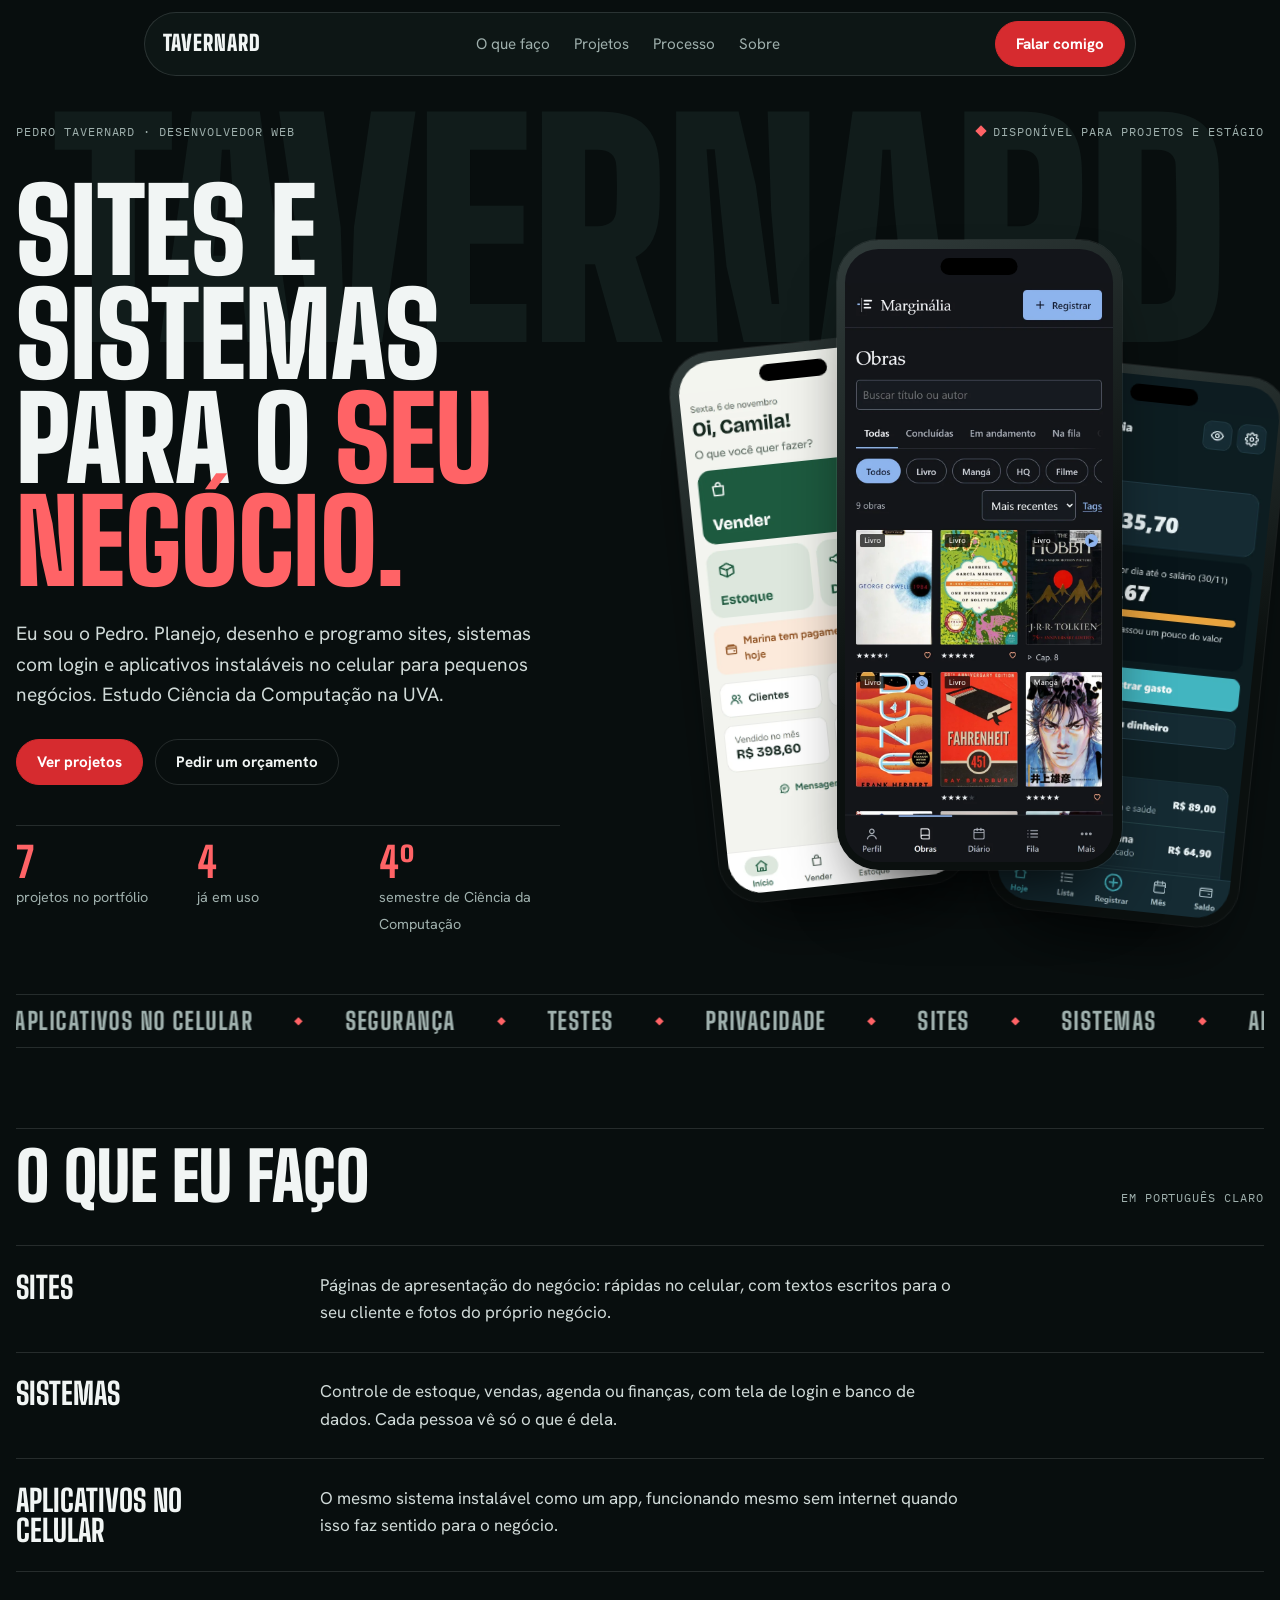
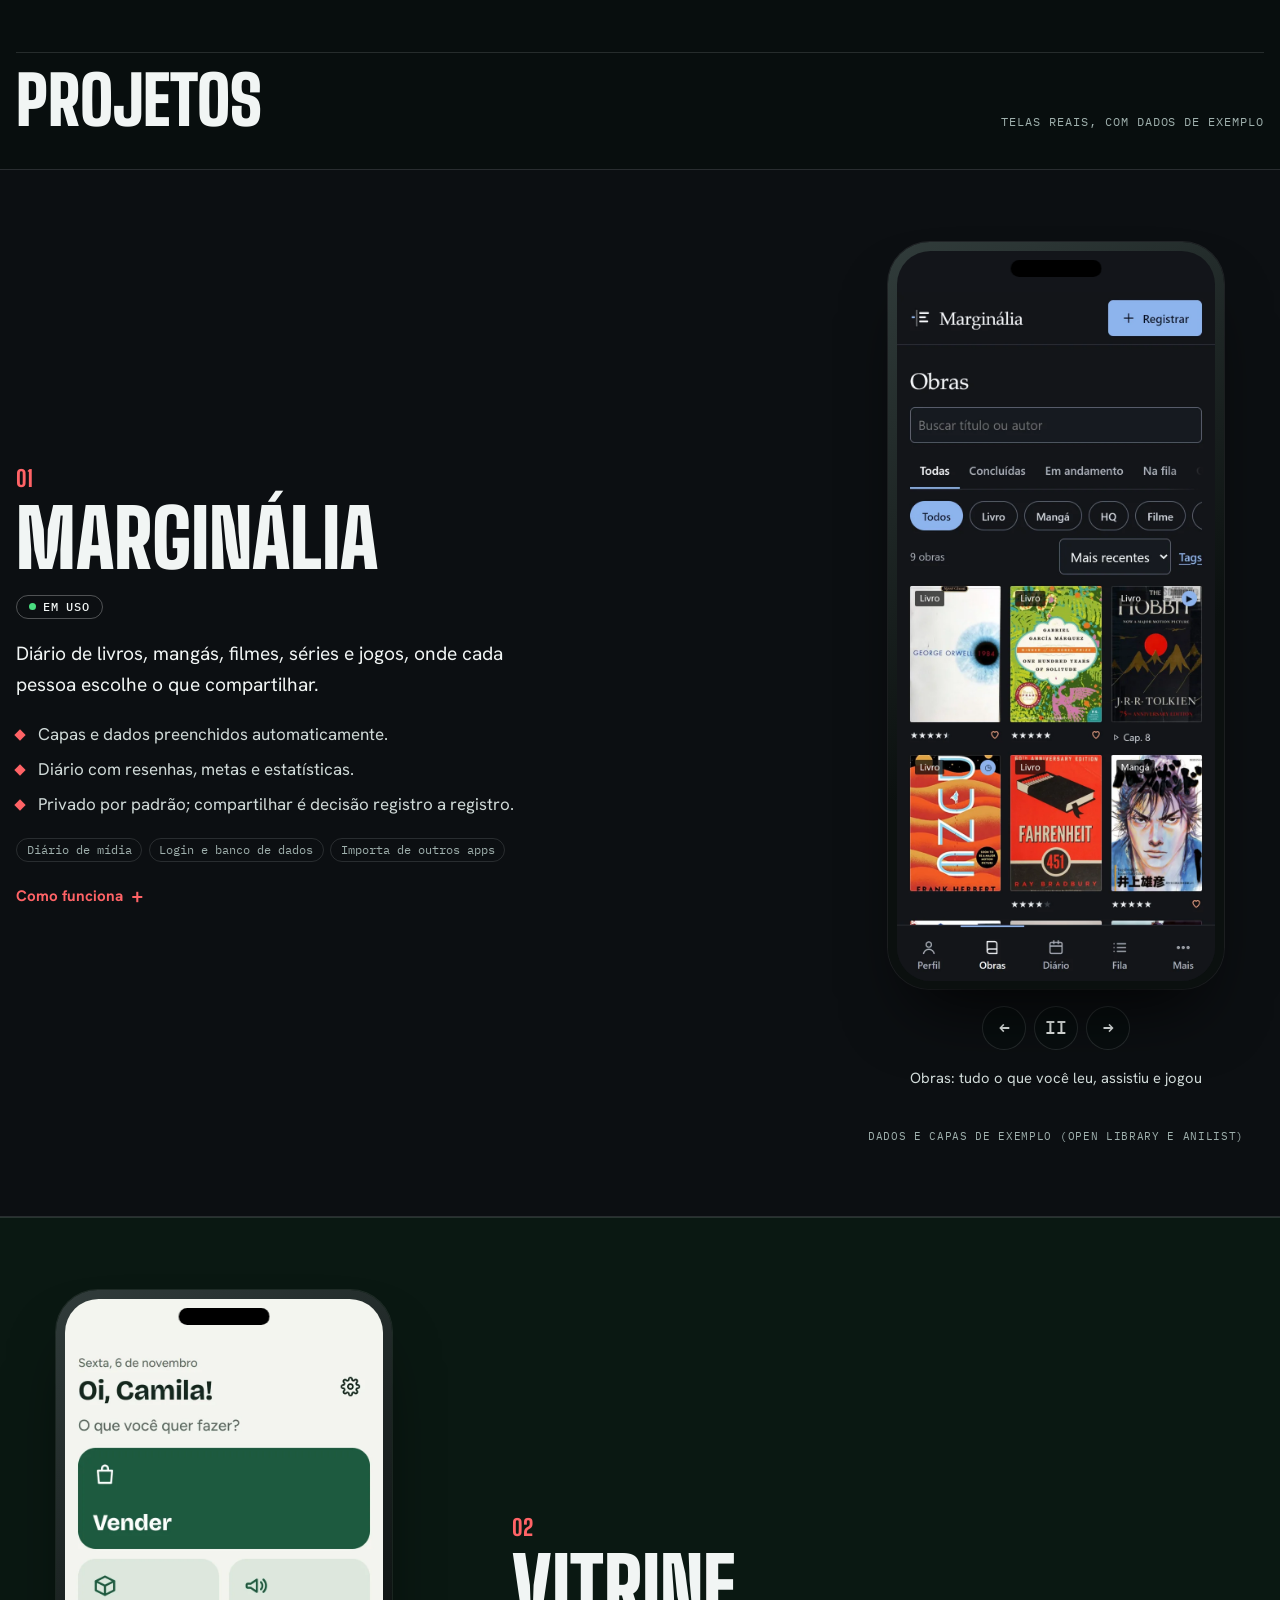
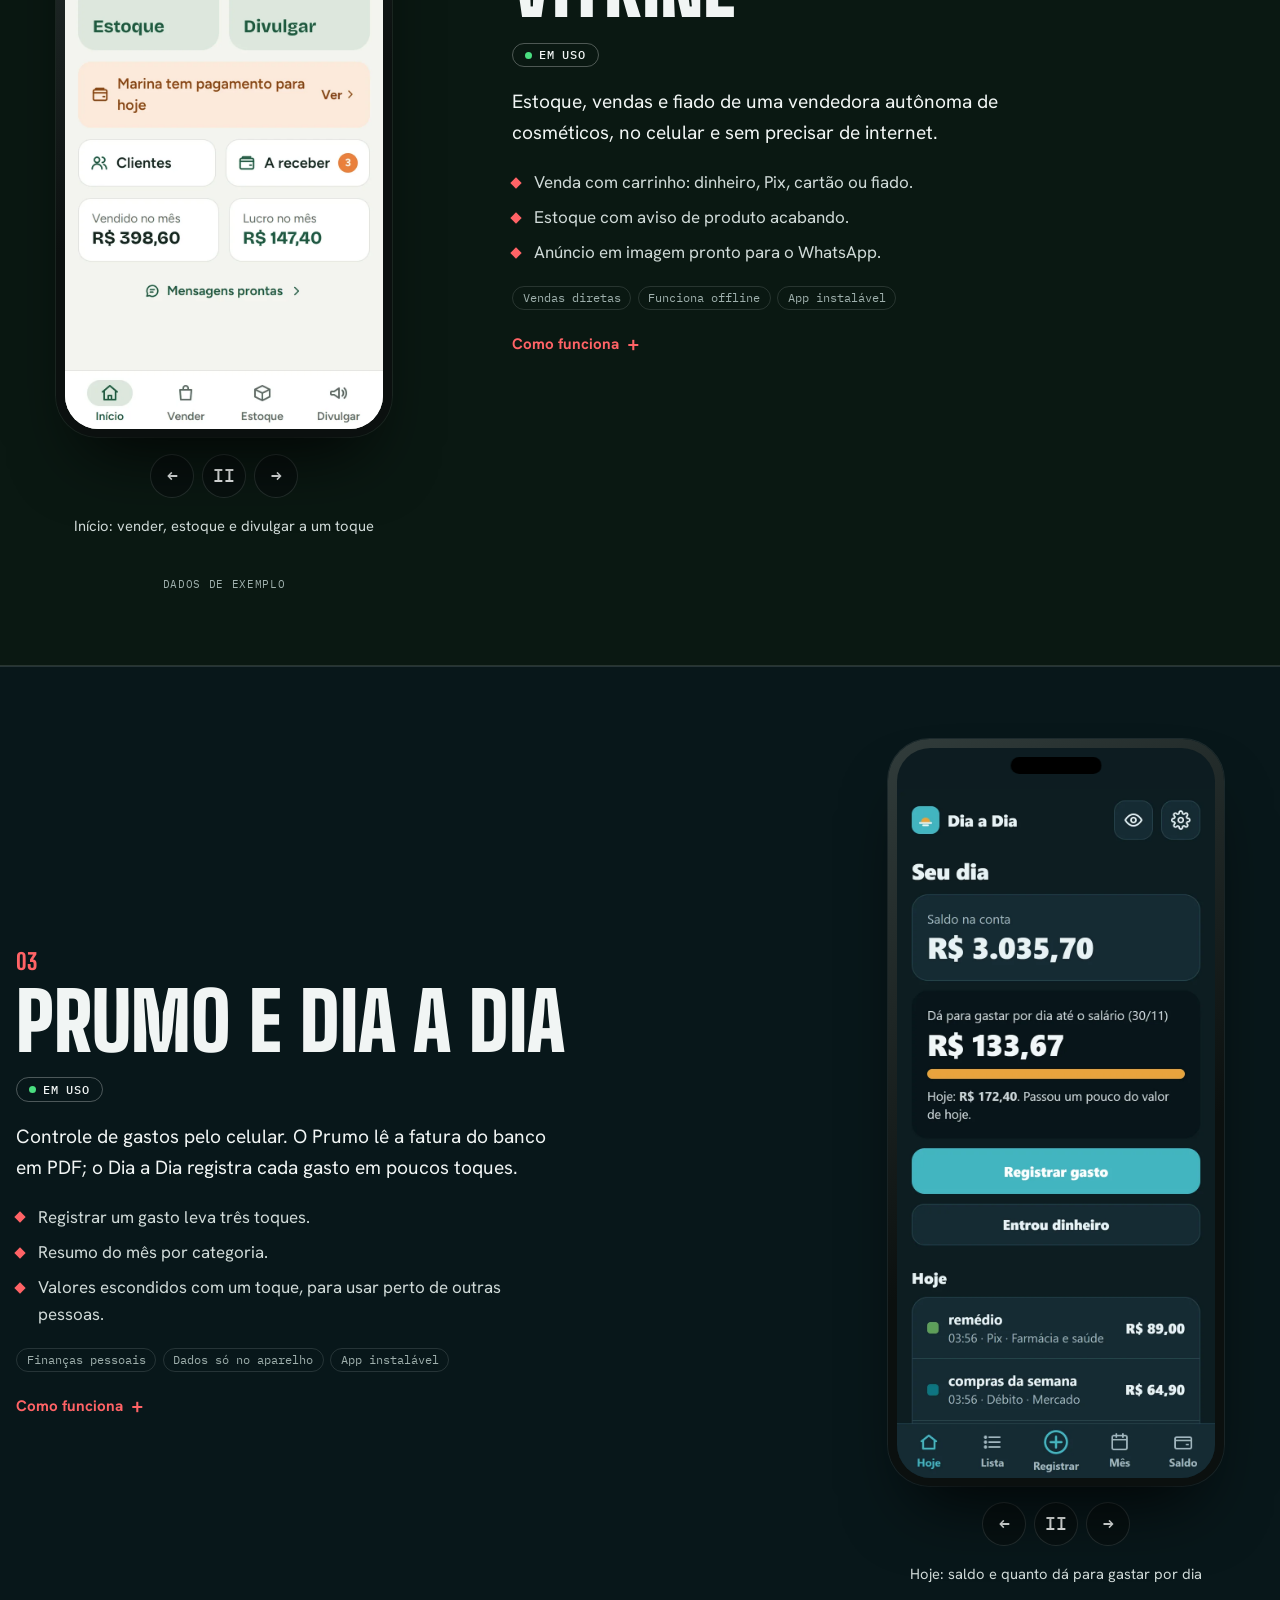
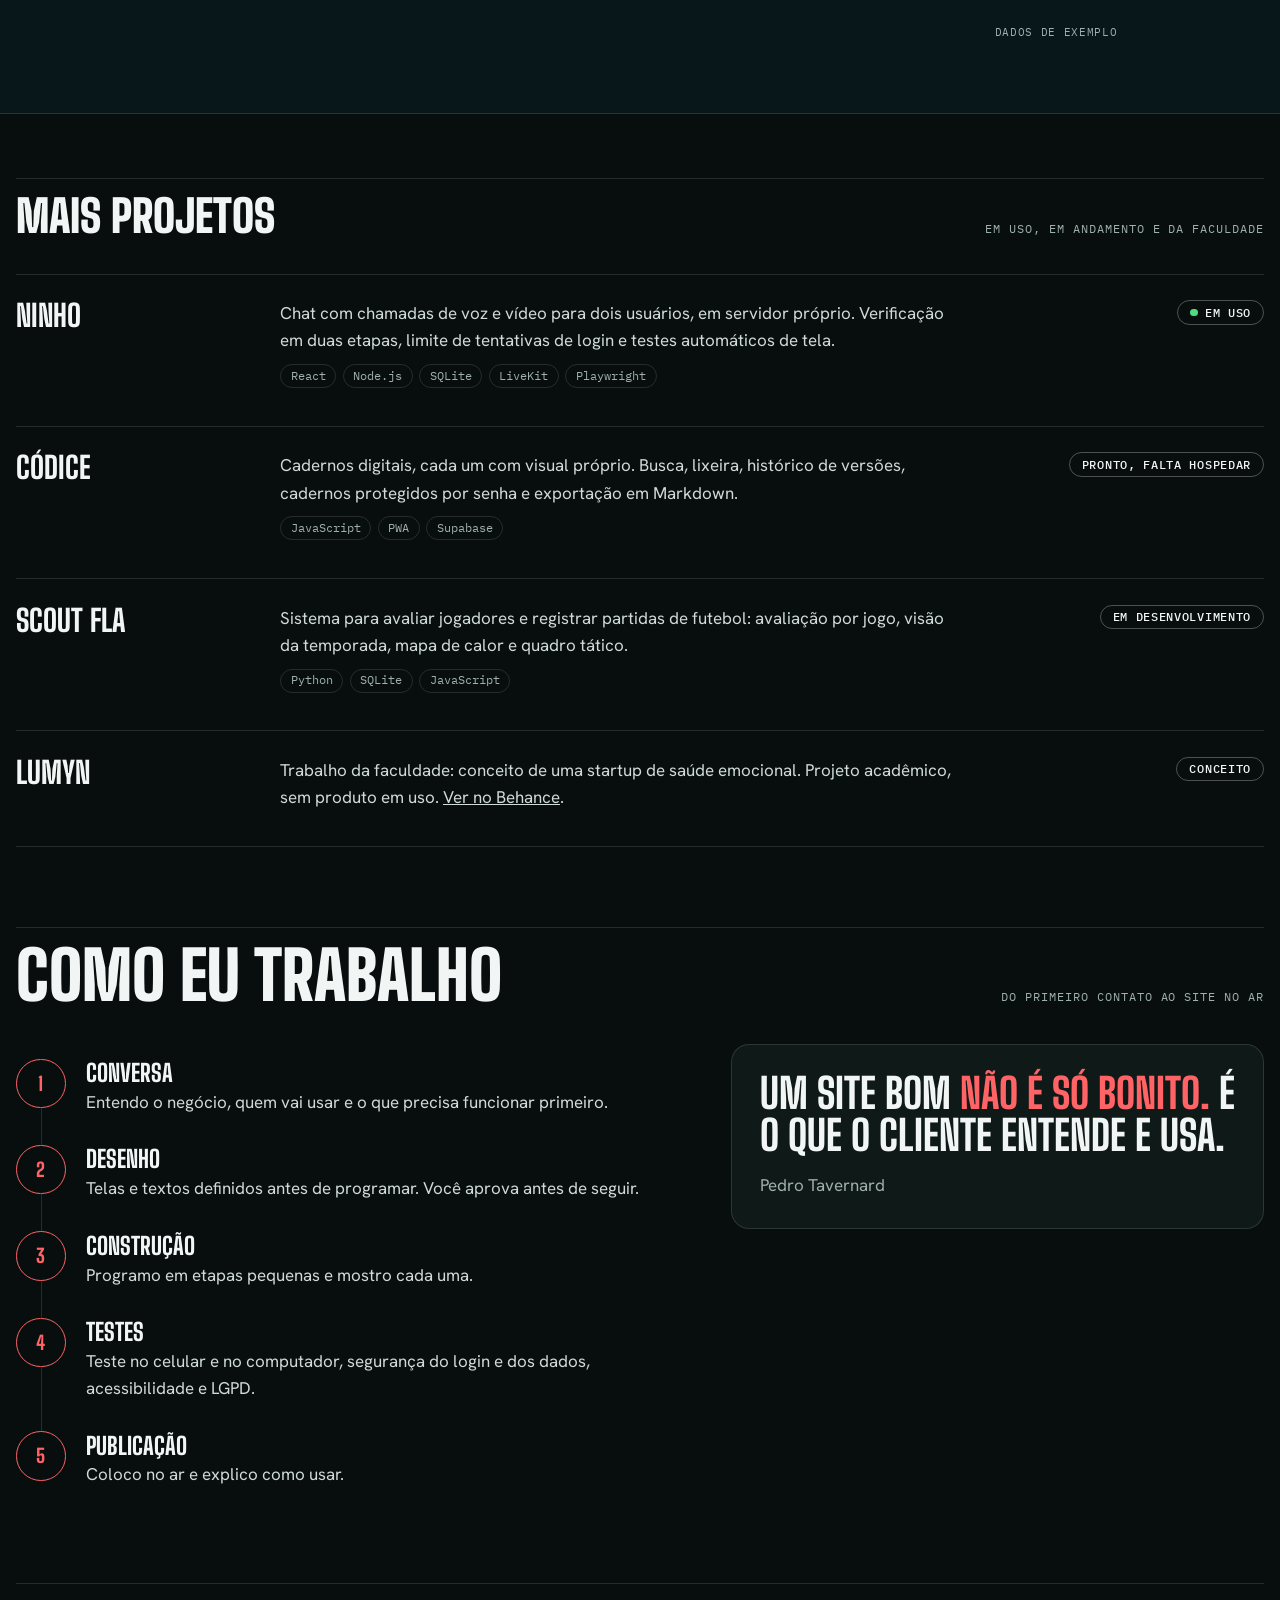
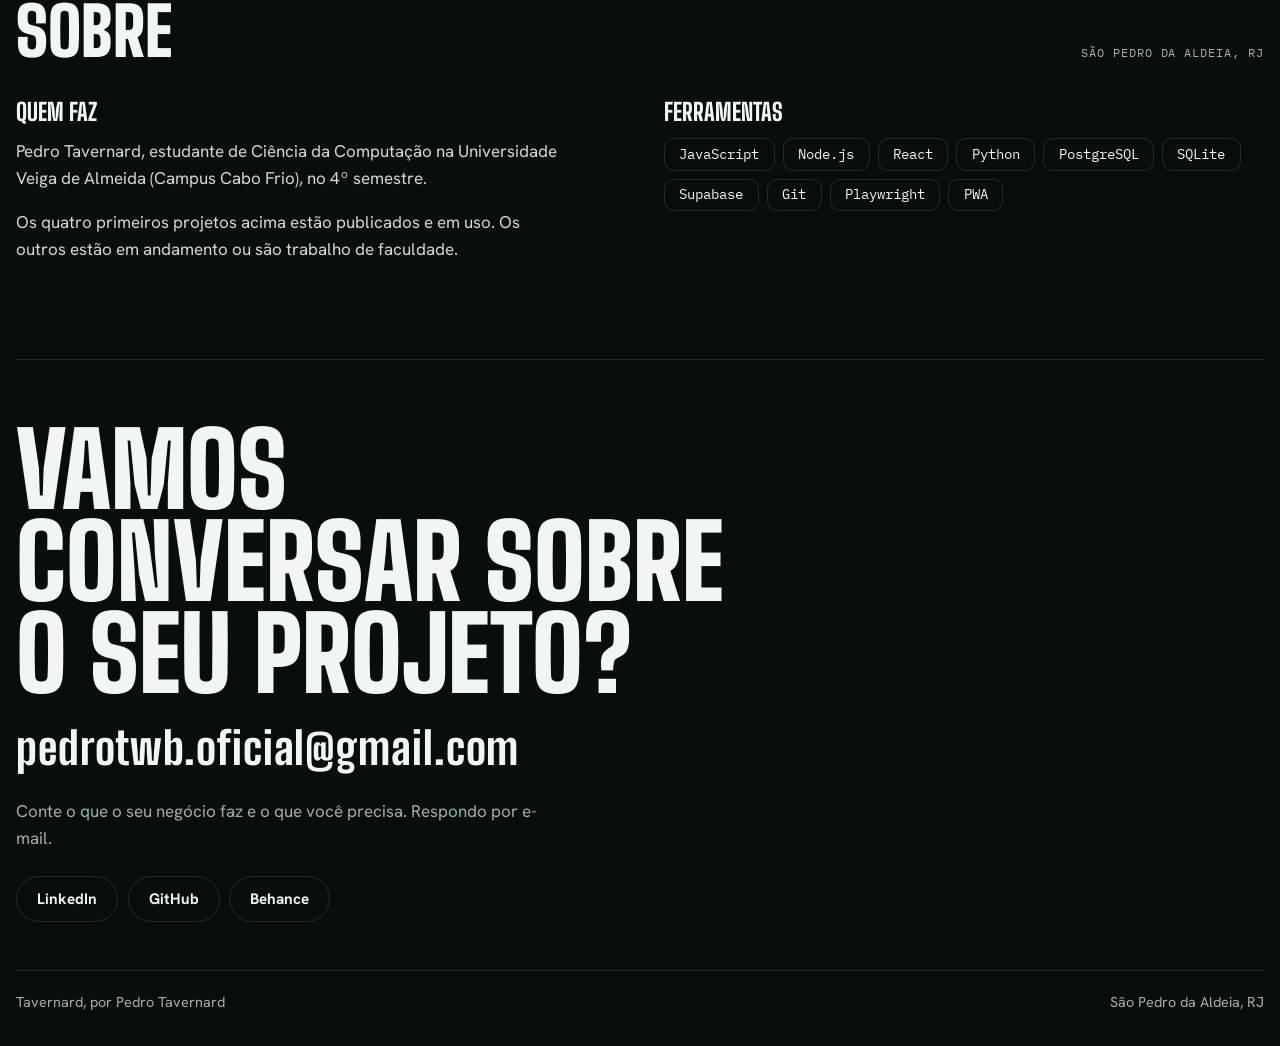
==== commit f0ff092c: "Marginália em destaque: celular central e primeiro projeto" ====
--- a/index.html
+++ b/index.html
@@ -94,7 +94,7 @@
 .band{background:var(--tint);border-block:1px solid var(--line)}
 .proj{display:grid;grid-template-columns:minmax(0,1fr) minmax(0,26rem);gap:3rem 5rem;align-items:center;padding-block:4.5rem}
 .proj.flip{grid-template-columns:minmax(0,26rem) minmax(0,1fr)}
-.proj.flip .info{order:2}
+.proj .info{order:1}.proj .stage{order:2}.proj.flip .info{order:2}.proj.flip .stage{order:1}
 .num{font:800 1.4rem/1 var(--display);color:var(--red-text)}
 .proj h3{font:900 clamp(2.6rem,6.4vw,5rem)/.92 var(--display);margin:.4rem 0 1rem;text-transform:uppercase}
 .state{display:inline-flex;align-items:center;gap:.45rem;font:500 .72rem/1 var(--mono);letter-spacing:.06em;text-transform:uppercase;border:1px solid rgba(255,255,255,.28);border-radius:999px;padding:.35rem .75rem;margin-bottom:1.25rem}
@@ -180,7 +180,7 @@
   .hero-in,.proc,.about{grid-template-columns:minmax(0,1fr)}
   .quote{position:static}
   .proj,.proj.flip{grid-template-columns:minmax(0,1fr);gap:2.5rem}
-  .proj.flip .info{order:0}
+  .proj .info,.proj.flip .info{order:1}.proj .stage,.proj.flip .stage{order:2}
   .cluster{max-width:28rem}
   .row2{grid-template-columns:minmax(0,1fr)}
 }
@@ -233,8 +233,8 @@
       </div>
       <div class="cluster">
         <div class="phone cl-a"><div class="screens" style="--sbg:#f3f5ef"><img class="on" src="assets/vitrine-inicio.webp" alt="Tela inicial do app Vitrine, com botões Vender, Estoque e Divulgar" width="780" height="1688"></div></div>
-        <div class="phone cl-b"><div class="screens" style="--sbg:#0d1c21"><img class="on" src="assets/dia-hoje.webp" alt="Tela Seu dia do app Dia a Dia, com saldo e quanto dá para gastar por dia" width="780" height="1688"></div></div>
-        <div class="phone cl-c"><div class="screens" style="--sbg:#13151a"><img class="on" src="assets/marg-obras.webp" alt="Tela Obras do app Marginália, com capas de livros e mangás" width="780" height="1688"></div></div>
+        <div class="phone cl-b"><div class="screens" style="--sbg:#13151a"><img class="on" src="assets/marg-obras.webp" alt="Tela Obras do app Marginália, com capas de livros e mangás" width="780" height="1688"></div></div>
+        <div class="phone cl-c"><div class="screens" style="--sbg:#0d1c21"><img class="on" src="assets/dia-hoje.webp" alt="Tela Seu dia do app Dia a Dia, com saldo e quanto dá para gastar por dia" width="780" height="1688"></div></div>
       </div>
     </div>
     <div class="ticker" aria-hidden="true"><div id="tk">
@@ -255,10 +255,41 @@
 <section class="sec" id="projetos" aria-labelledby="t-proj">
   <div class="wrap"><div class="sec-h"><h2 id="t-proj">Projetos</h2><span class="hud">Telas reais, com dados de exemplo</span></div></div>
 
-  <div class="band" style="--tint:#0A1812">
-    <div class="wrap proj" id="vitrine">
+  <div class="band" style="--tint:#0C0F12">
+    <div class="wrap proj" id="marginalia">
       <div class="info rise">
         <span class="num">01</span>
+        <h3>Marginália</h3>
+        <span class="state on">Em uso</span>
+        <p class="what">Diário de livros, mangás, filmes, séries e jogos, onde cada pessoa escolhe o que compartilhar.</p>
+        <ul class="pts"><li>Capas e dados preenchidos automaticamente.</li><li>Diário com resenhas, metas e estatísticas.</li><li>Privado por padrão; compartilhar é decisão registro a registro.</li></ul>
+        <ul class="tags"><li>Diário de mídia</li><li>Login e banco de dados</li><li>Importa de outros apps</li></ul>
+        <details><summary>Como funciona</summary>
+          <dl>
+            <dt>Para quem</dt><dd>Pessoas que querem registrar o que leem e assistem e decidir o que mostrar a quem está conectado com elas.</dd>
+            <dt>Decisões</dt><dd>A privacidade está no banco de dados (Row Level Security: uma regra que impede um usuário de ler os dados de outro), não só na tela. Tem recuperação de senha, política de privacidade e exclusão de dados (LGPD).</dd>
+            <dt>Tecnologias</dt><dd>Supabase (Postgres, login, arquivos), JavaScript, PWA</dd>
+          </dl>
+        </details>
+      </div>
+      <div class="stage" data-carousel>
+        <div class="phone tilt"><div class="screens" style="--sbg:#13151a">
+          <img class="on" src="assets/marg-obras.webp" data-cap="Obras: tudo o que você leu, assistiu e jogou" alt="Marginália, grade de obras com capas" width="780" height="1688" loading="lazy">
+          <img src="assets/marg-diario.webp" data-cap="Diário: cada registro, com data" alt="Marginália, diário por mês" width="780" height="1688" loading="lazy">
+          <img src="assets/marg-resenhas.webp" data-cap="Resenhas: o que você escreveu" alt="Marginália, resenhas" width="780" height="1688" loading="lazy">
+          <img src="assets/marg-perfil.webp" data-cap="Perfil: metas e o que está em andamento" alt="Marginália, perfil com metas" width="780" height="1688" loading="lazy">
+        </div></div>
+        <div class="ctl"><button type="button" data-prev aria-label="Tela anterior">&#8592;</button><button type="button" data-pause aria-label="Pausar troca automática">II</button><button type="button" data-next aria-label="Próxima tela">&#8594;</button></div>
+        <p class="cap" aria-live="polite"></p>
+        <p class="sample">Dados e capas de exemplo (Open Library e AniList)</p>
+      </div>
+    </div>
+  </div>
+
+  <div class="band" style="--tint:#0A1812">
+    <div class="wrap proj flip" id="vitrine">
+      <div class="info rise">
+        <span class="num">02</span>
         <h3>Vitrine</h3>
         <span class="state on">Em uso</span>
         <p class="what">Estoque, vendas e fiado de uma vendedora autônoma de cosméticos, no celular e sem precisar de internet.</p>
@@ -287,7 +318,7 @@
   </div>
 
   <div class="band" style="--tint:#08171A">
-    <div class="wrap proj flip" id="prumo">
+    <div class="wrap proj" id="prumo">
       <div class="stage" data-carousel>
         <div class="phone tilt"><div class="screens" style="--sbg:#0d1c21">
           <img class="on" src="assets/dia-hoje.webp" data-cap="Hoje: saldo e quanto dá para gastar por dia" alt="Dia a Dia, tela Seu dia" width="780" height="1688" loading="lazy">
@@ -300,7 +331,7 @@
         <p class="sample">Dados de exemplo</p>
       </div>
       <div class="info rise">
-        <span class="num">02</span>
+        <span class="num">03</span>
         <h3>Prumo e Dia a Dia</h3>
         <span class="state on">Em uso</span>
         <p class="what">Controle de gastos pelo celular. O Prumo lê a fatura do banco em PDF; o Dia a Dia registra cada gasto em poucos toques.</p>
@@ -314,37 +345,6 @@
             <dt>Tecnologias</dt><dd>JavaScript, PWA, Web Crypto, WebAuthn, pdf.js</dd>
           </dl>
         </details>
-      </div>
-    </div>
-  </div>
-
-  <div class="band" style="--tint:#0C0F12">
-    <div class="wrap proj" id="marginalia">
-      <div class="info rise">
-        <span class="num">03</span>
-        <h3>Marginália</h3>
-        <span class="state on">Em uso</span>
-        <p class="what">Diário de livros, mangás, filmes, séries e jogos, onde cada pessoa escolhe o que compartilhar.</p>
-        <ul class="pts"><li>Capas e dados preenchidos automaticamente.</li><li>Diário com resenhas, metas e estatísticas.</li><li>Privado por padrão; compartilhar é decisão registro a registro.</li></ul>
-        <ul class="tags"><li>Diário de mídia</li><li>Login e banco de dados</li><li>Importa de outros apps</li></ul>
-        <details><summary>Como funciona</summary>
-          <dl>
-            <dt>Para quem</dt><dd>Pessoas que querem registrar o que leem e assistem e decidir o que mostrar a quem está conectado com elas.</dd>
-            <dt>Decisões</dt><dd>A privacidade está no banco de dados (Row Level Security: uma regra que impede um usuário de ler os dados de outro), não só na tela. Tem recuperação de senha, política de privacidade e exclusão de dados (LGPD).</dd>
-            <dt>Tecnologias</dt><dd>Supabase (Postgres, login, arquivos), JavaScript, PWA</dd>
-          </dl>
-        </details>
-      </div>
-      <div class="stage" data-carousel>
-        <div class="phone tilt"><div class="screens" style="--sbg:#13151a">
-          <img class="on" src="assets/marg-obras.webp" data-cap="Obras: tudo o que você leu, assistiu e jogou" alt="Marginália, grade de obras com capas" width="780" height="1688" loading="lazy">
-          <img src="assets/marg-diario.webp" data-cap="Diário: cada registro, com data" alt="Marginália, diário por mês" width="780" height="1688" loading="lazy">
-          <img src="assets/marg-resenhas.webp" data-cap="Resenhas: o que você escreveu" alt="Marginália, resenhas" width="780" height="1688" loading="lazy">
-          <img src="assets/marg-perfil.webp" data-cap="Perfil: metas e o que está em andamento" alt="Marginália, perfil com metas" width="780" height="1688" loading="lazy">
-        </div></div>
-        <div class="ctl"><button type="button" data-prev aria-label="Tela anterior">&#8592;</button><button type="button" data-pause aria-label="Pausar troca automática">II</button><button type="button" data-next aria-label="Próxima tela">&#8594;</button></div>
-        <p class="cap" aria-live="polite"></p>
-        <p class="sample">Dados e capas de exemplo (Open Library e AniList)</p>
       </div>
     </div>
   </div>
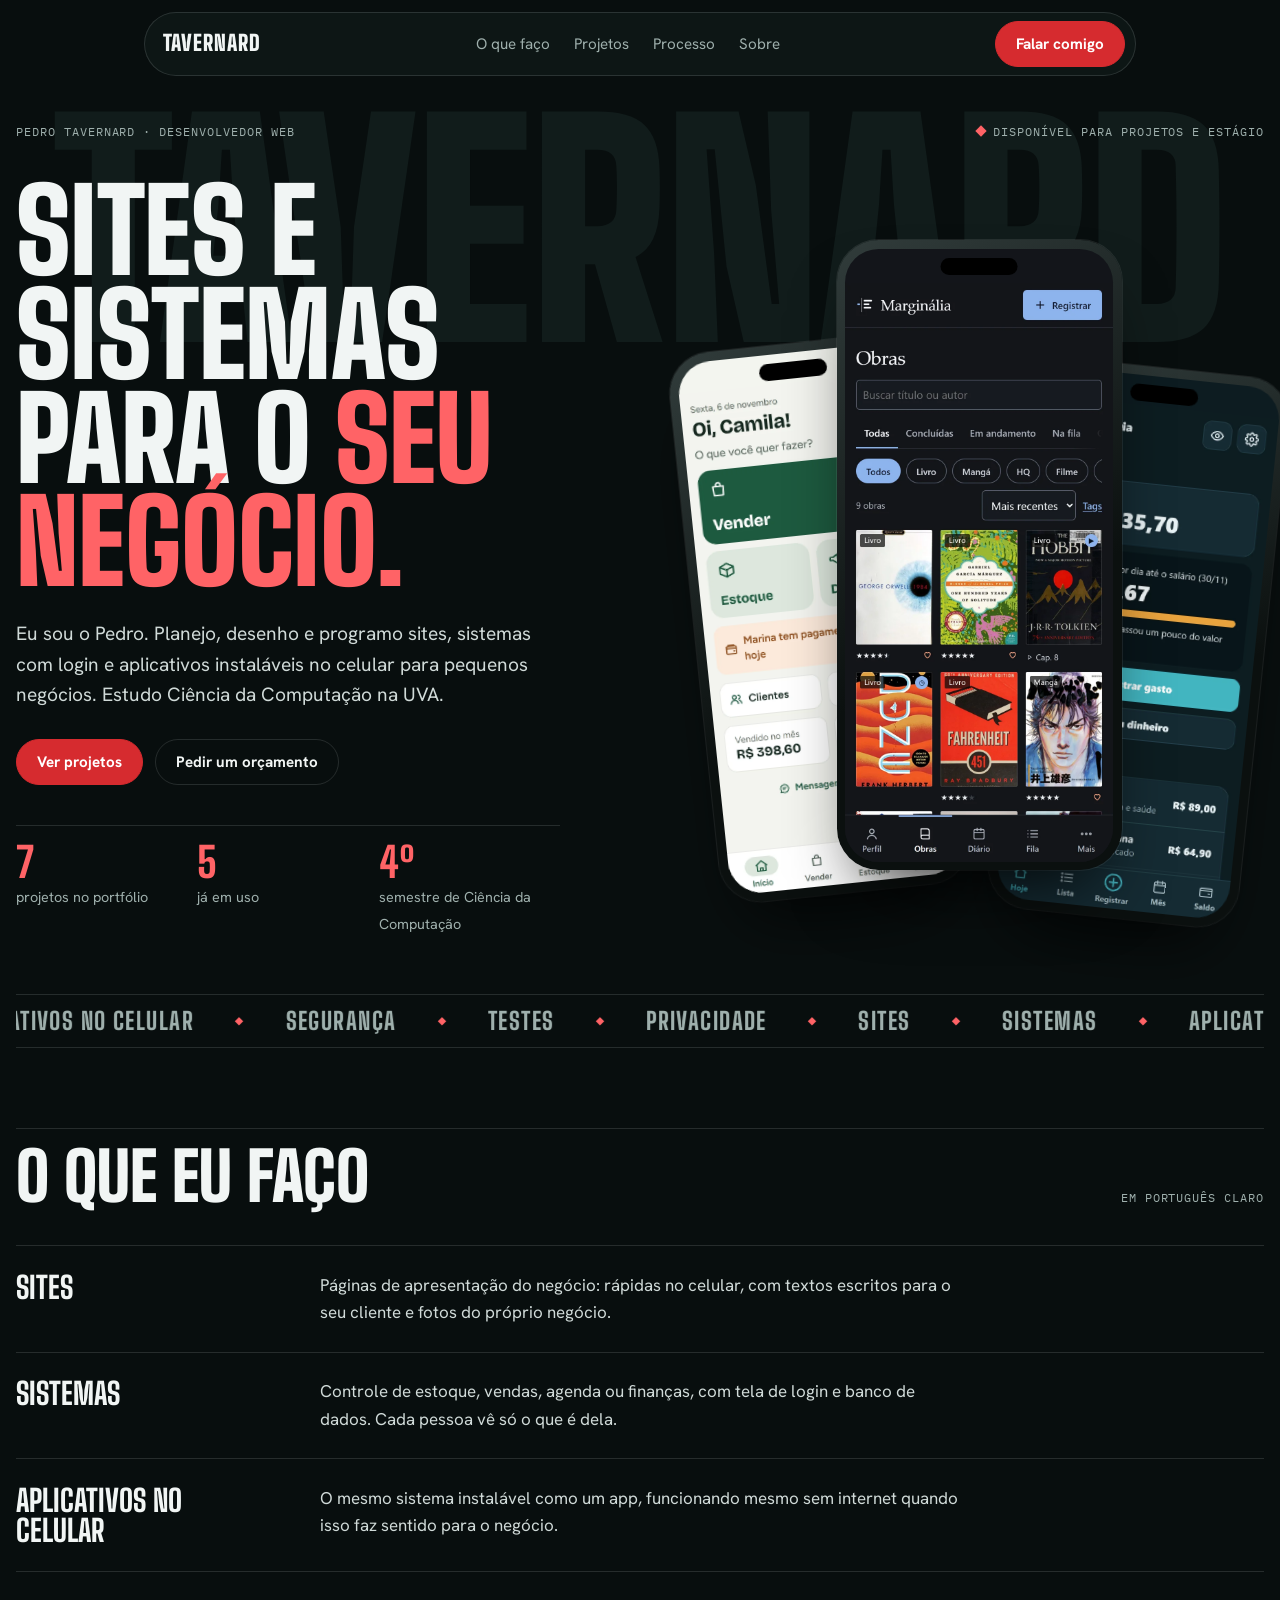
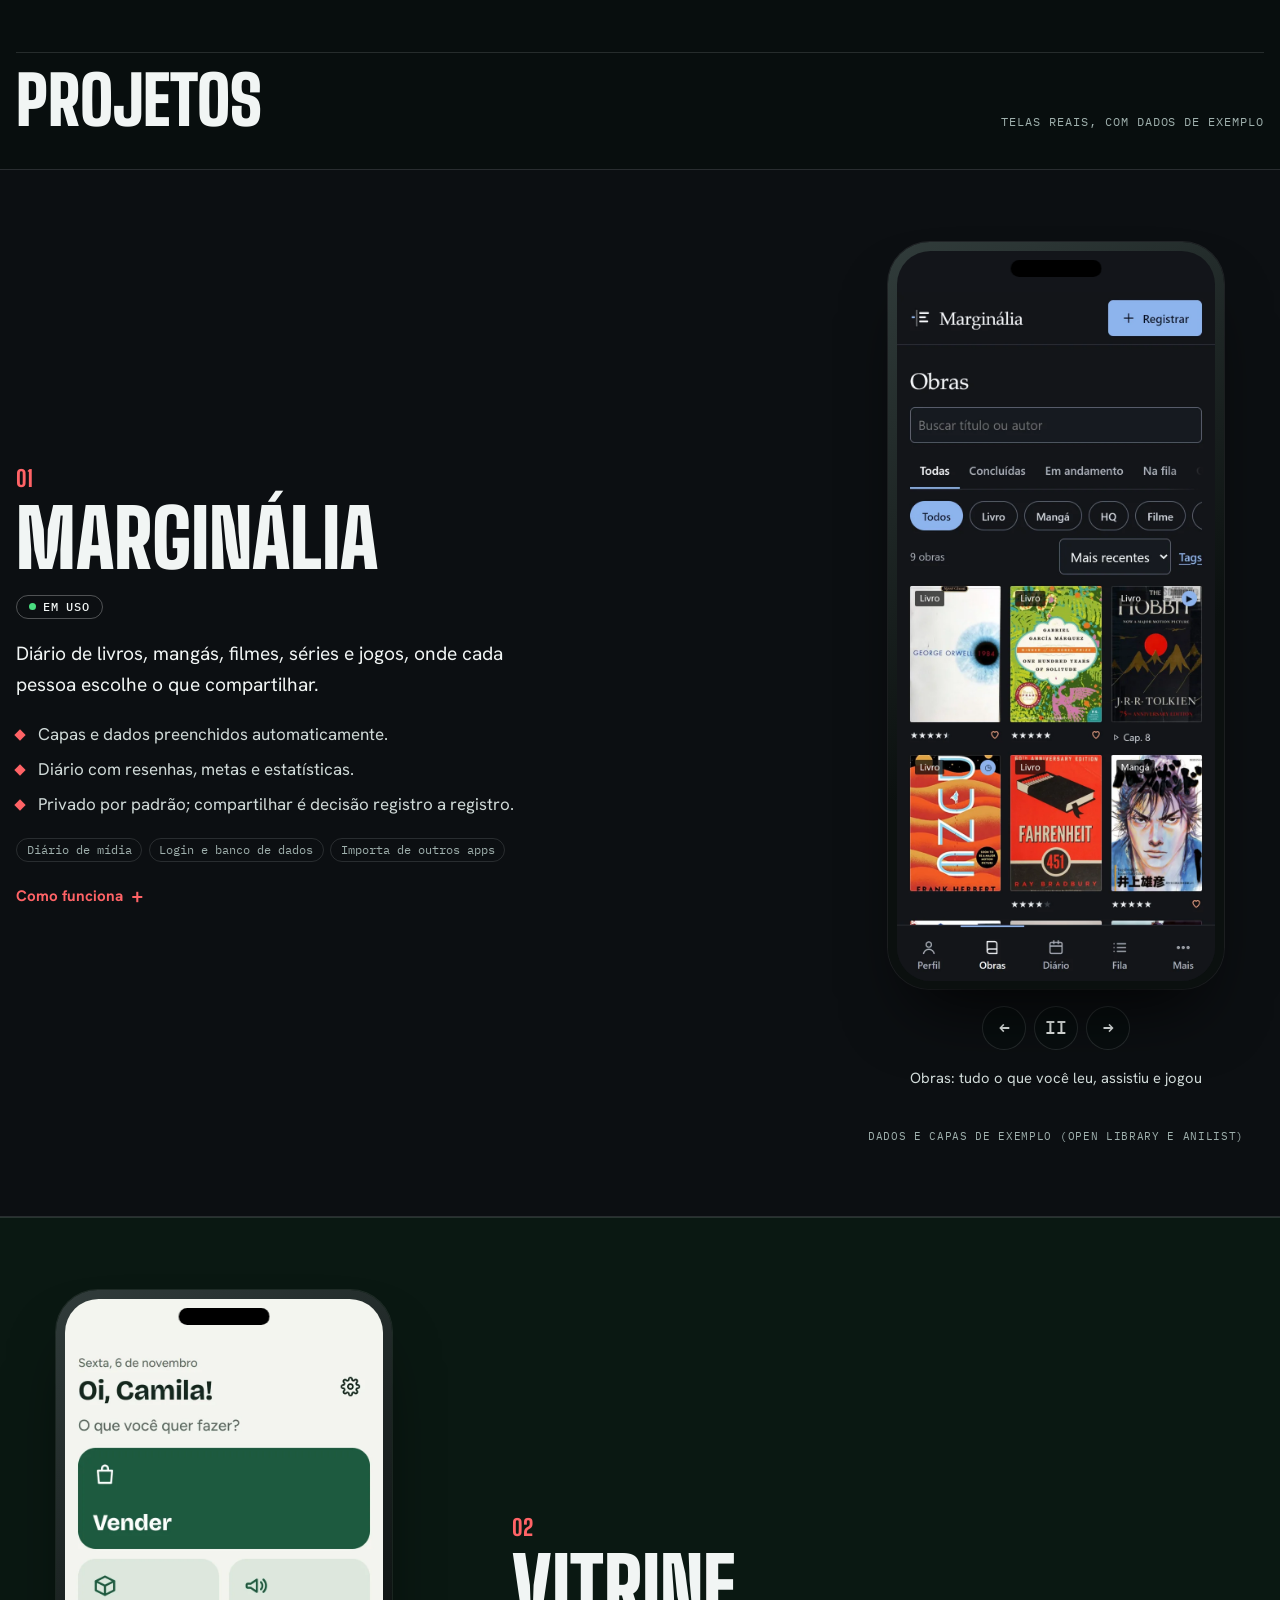
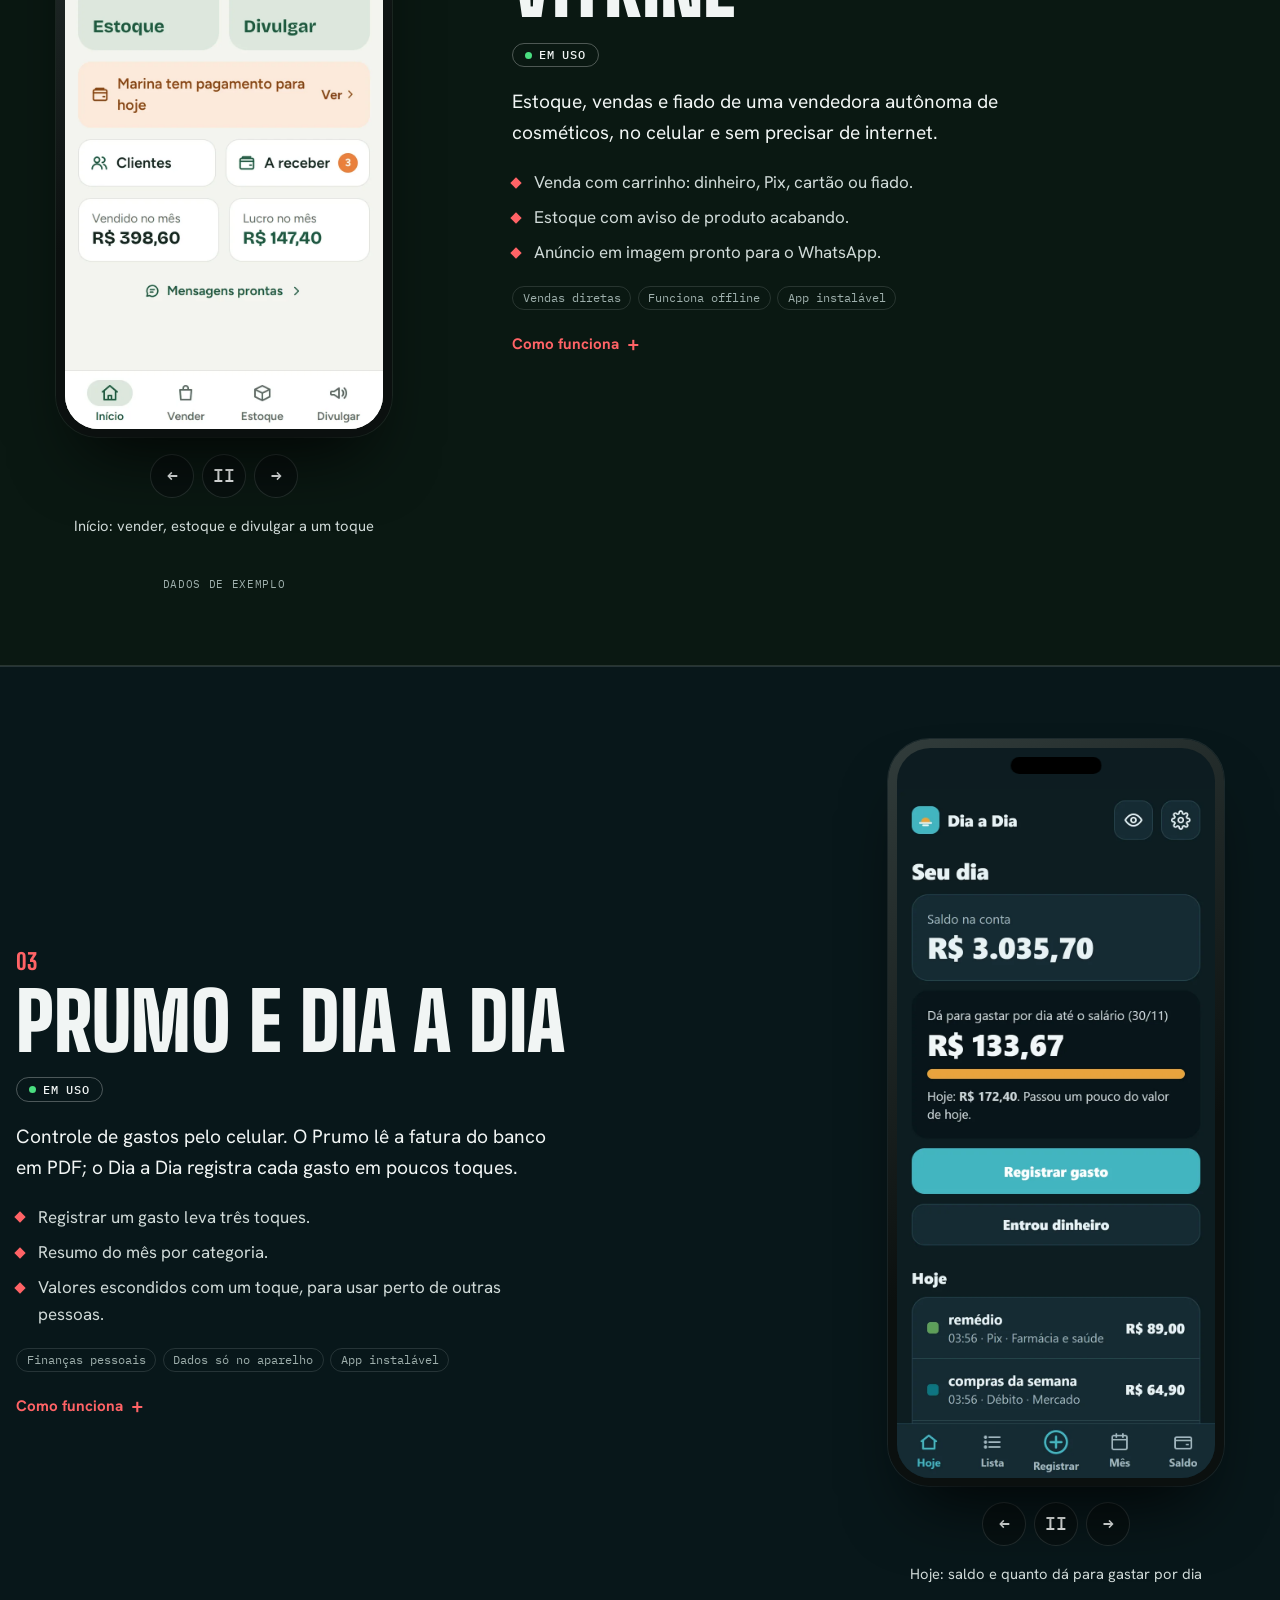
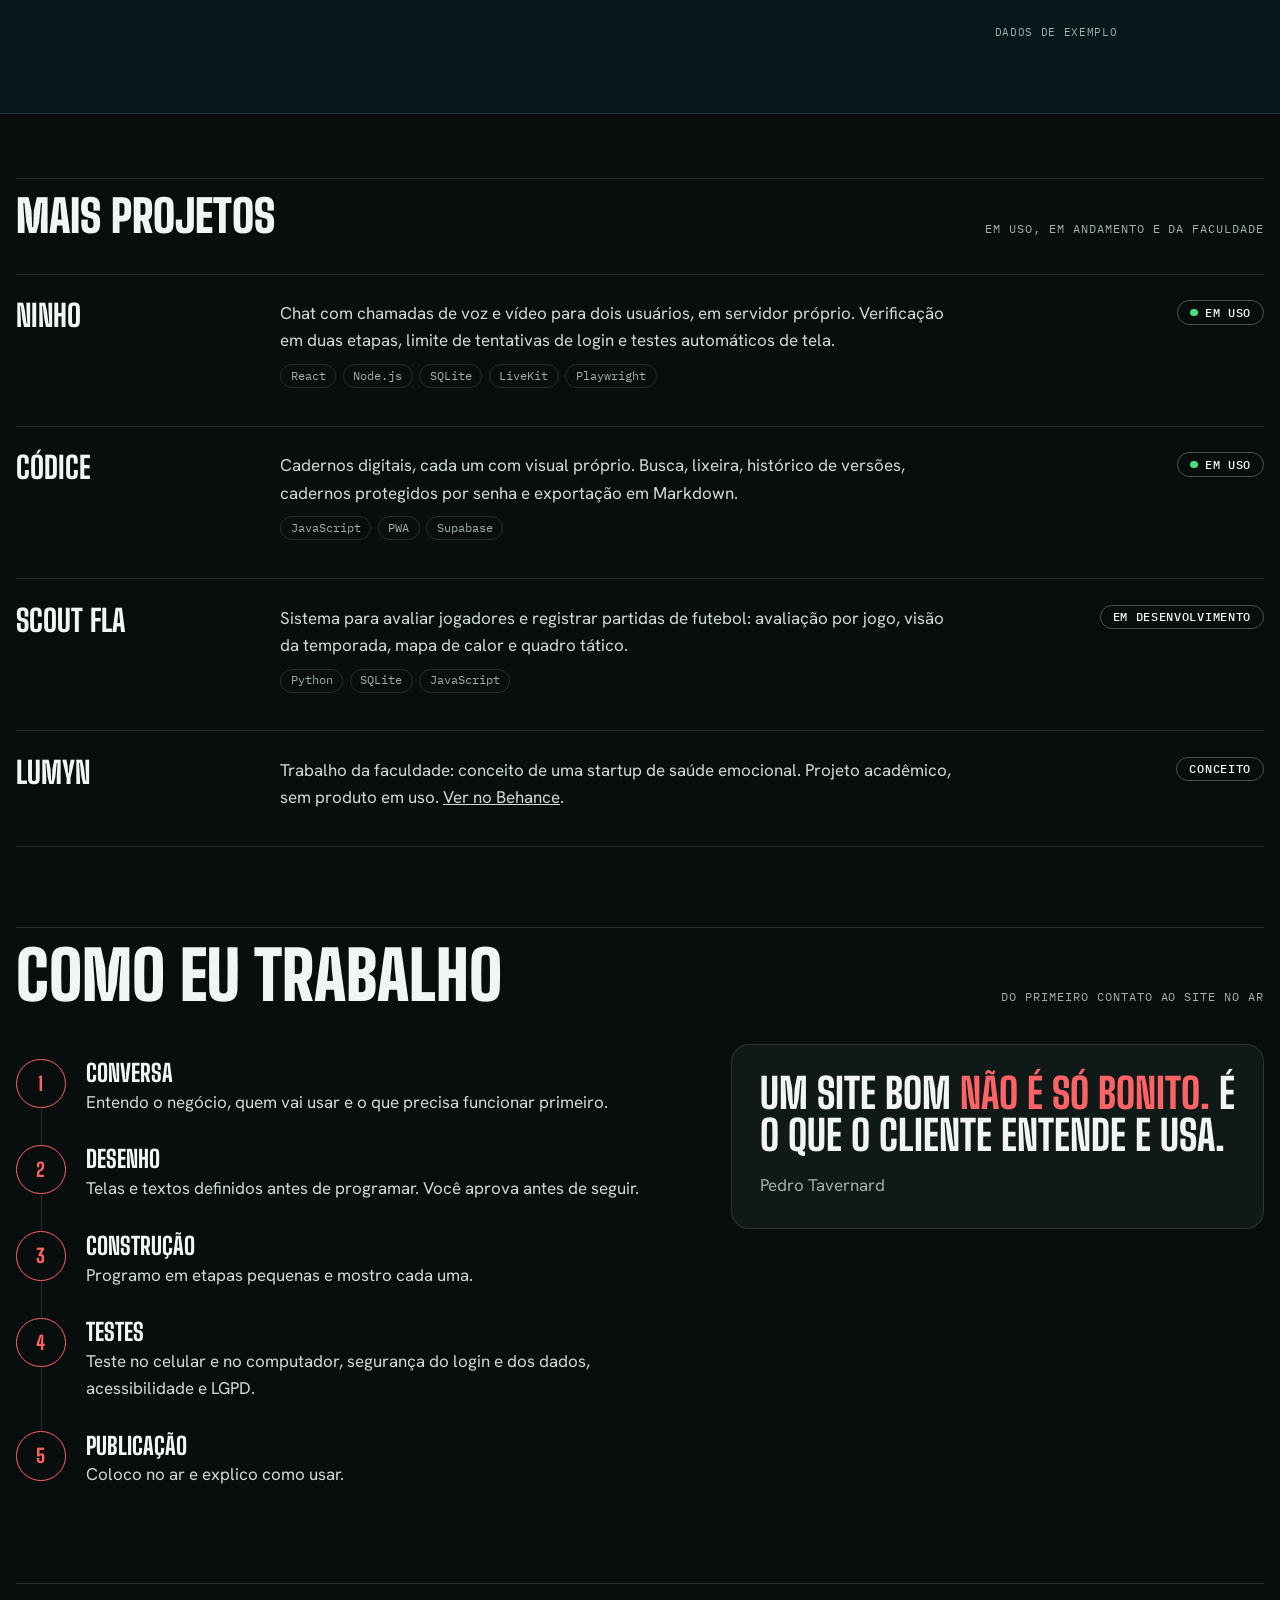
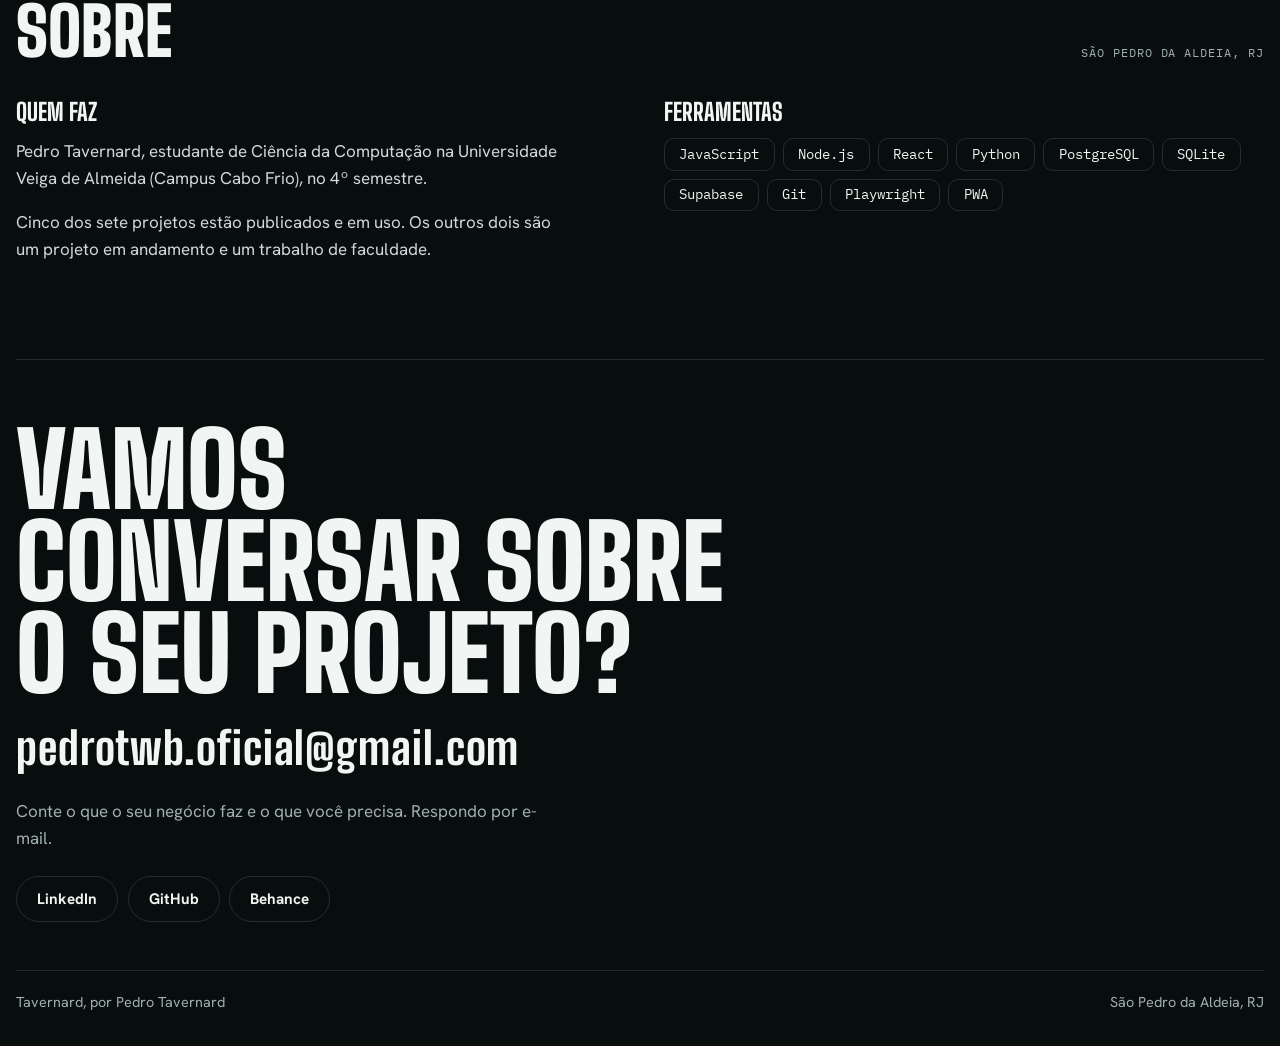
==== commit 744a3e98: "Códice em uso; 5 projetos em uso" ====
--- a/index.html
+++ b/index.html
@@ -227,7 +227,7 @@
         </div>
         <div class="stats">
           <div><b>7</b><span>projetos no portfólio</span></div>
-          <div><b>4</b><span>já em uso</span></div>
+          <div><b>5</b><span>já em uso</span></div>
           <div><b>4º</b><span>semestre de Ciência da Computação</span></div>
         </div>
       </div>
@@ -366,7 +366,7 @@
           <p>Cadernos digitais, cada um com visual próprio. Busca, lixeira, histórico de versões, cadernos protegidos por senha e exportação em Markdown.</p>
           <ul class="tags"><li>JavaScript</li><li>PWA</li><li>Supabase</li></ul>
         </div>
-        <span class="state">Pronto, falta hospedar</span>
+        <span class="state on">Em uso</span>
       </div>
       <div class="row2 rise" id="scout">
         <h3>Scout Fla</h3>
@@ -410,7 +410,7 @@
     <div class="rise">
       <h3>Quem faz</h3>
       <p>Pedro Tavernard, estudante de Ciência da Computação na Universidade Veiga de Almeida (Campus Cabo Frio), no 4º semestre.</p>
-      <p>Os quatro primeiros projetos acima estão publicados e em uso. Os outros estão em andamento ou são trabalho de faculdade.</p>
+      <p>Cinco dos sete projetos estão publicados e em uso. Os outros dois são um projeto em andamento e um trabalho de faculdade.</p>
     </div>
     <div class="rise">
       <h3>Ferramentas</h3>
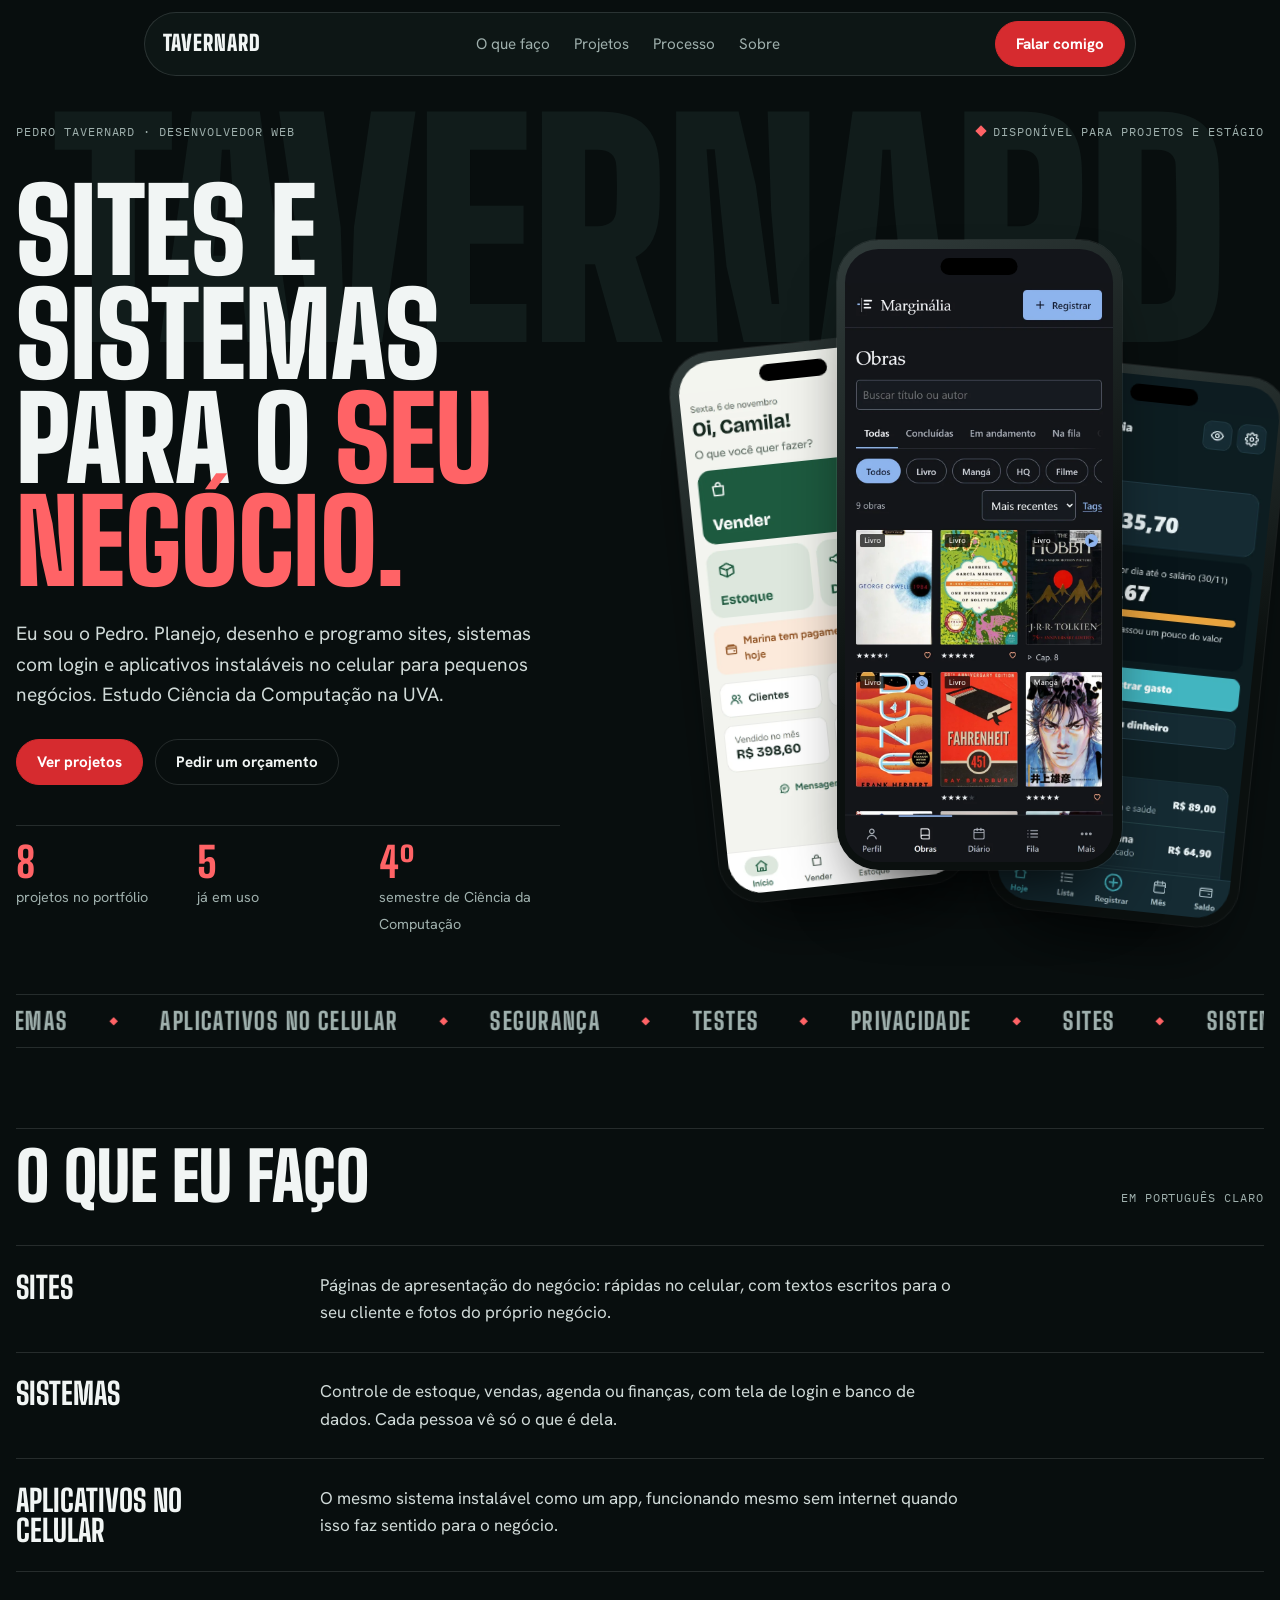
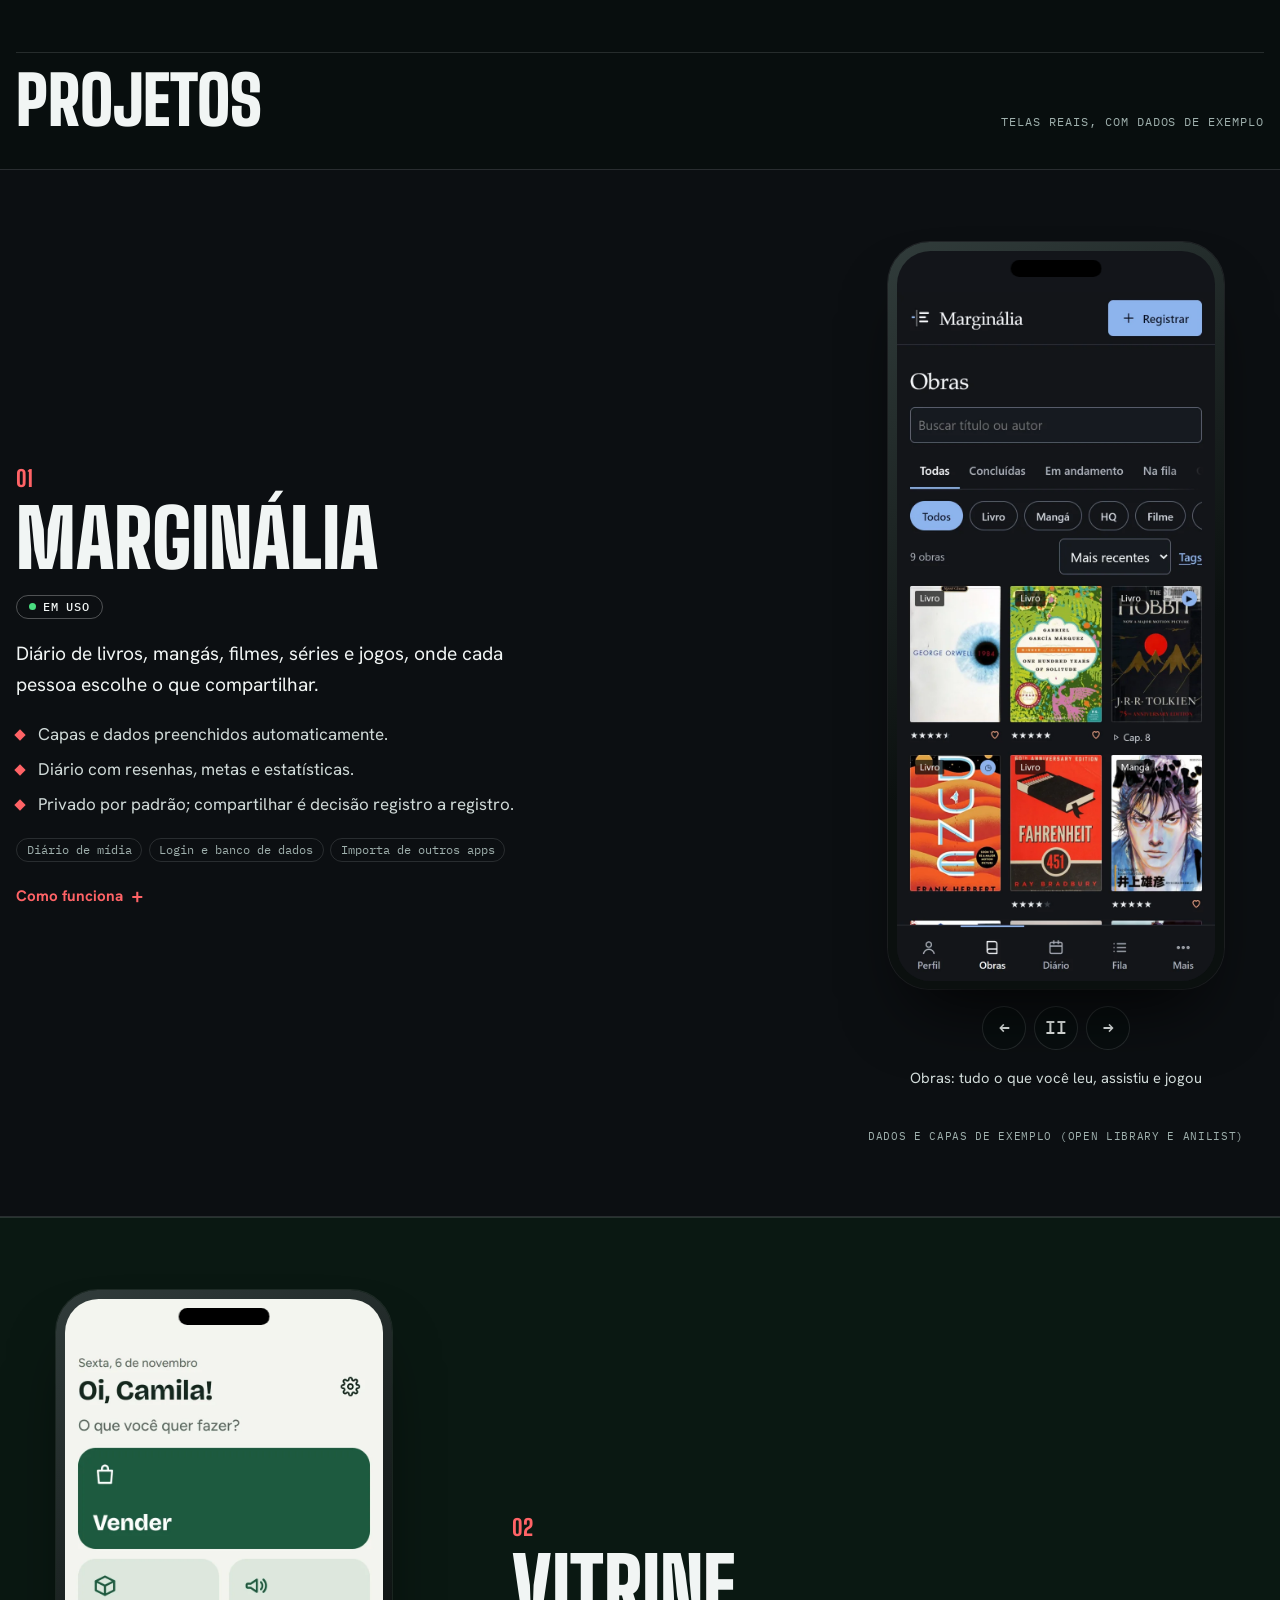
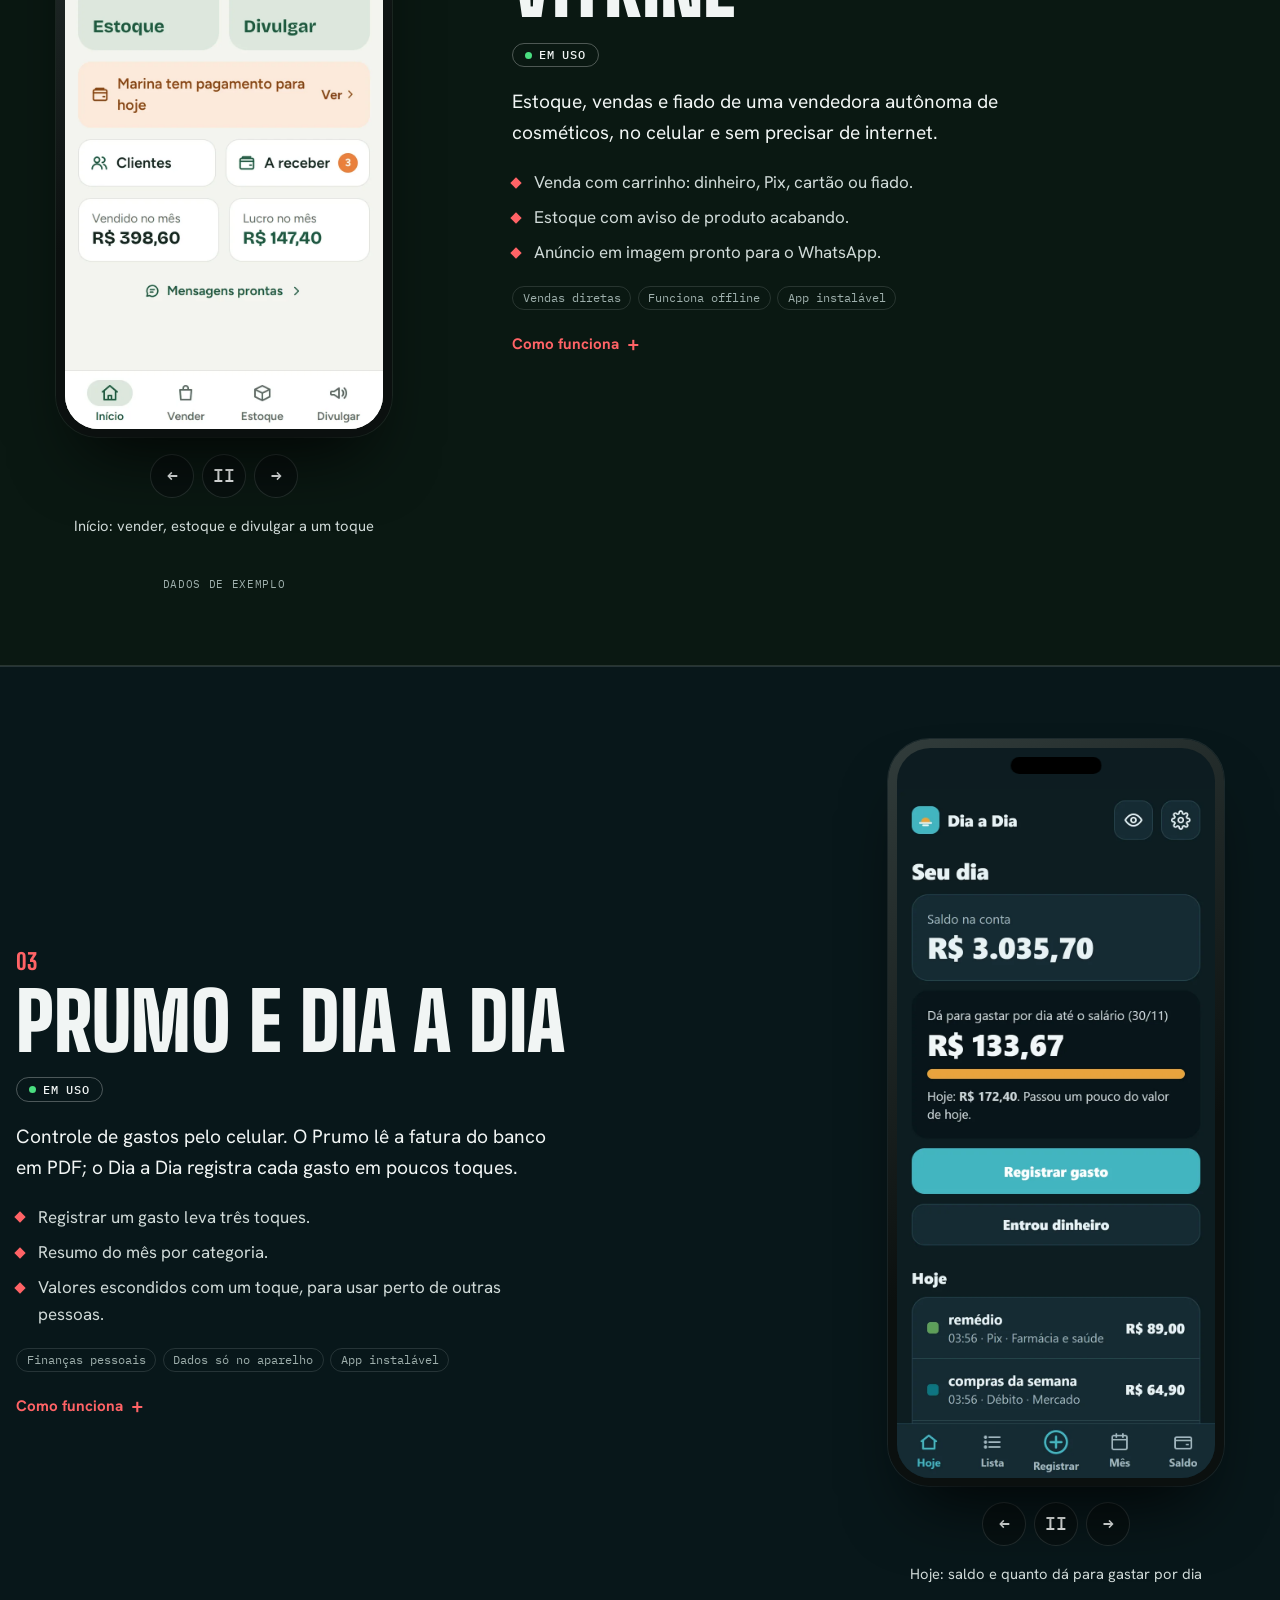
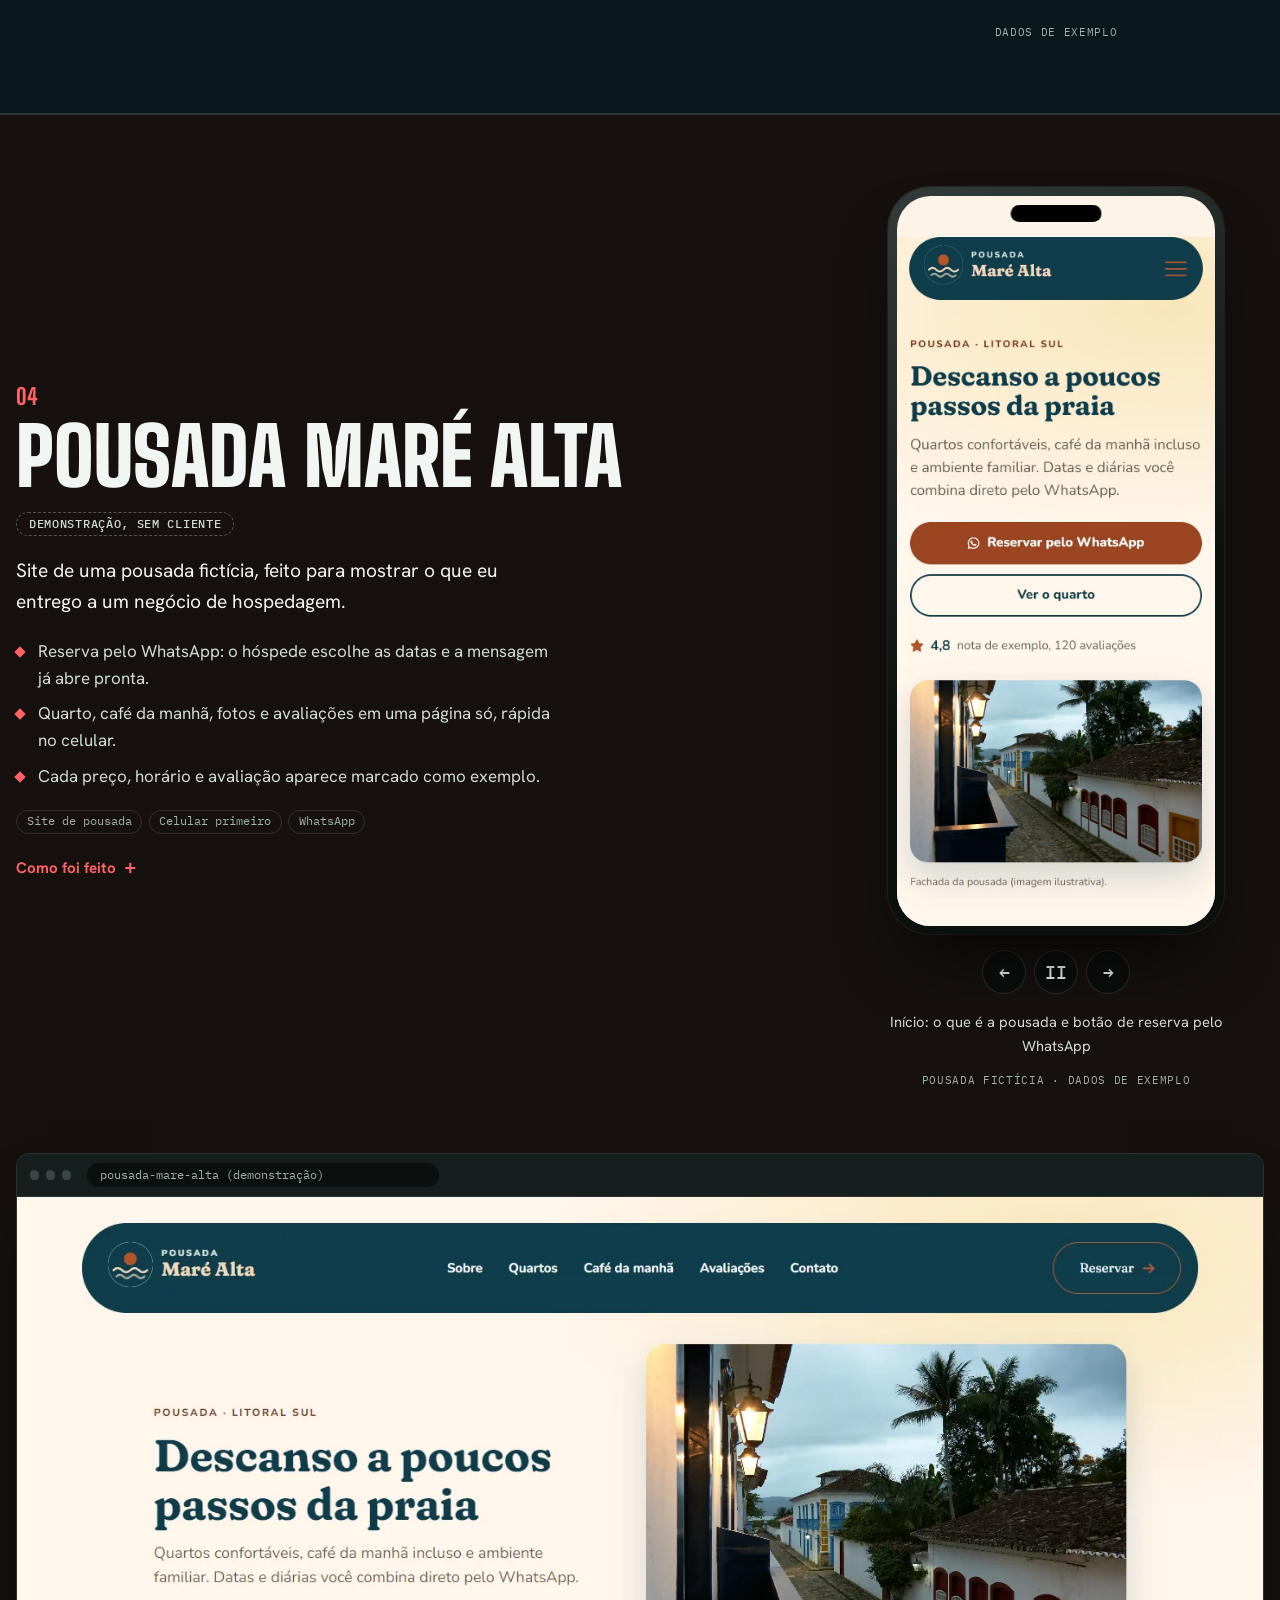
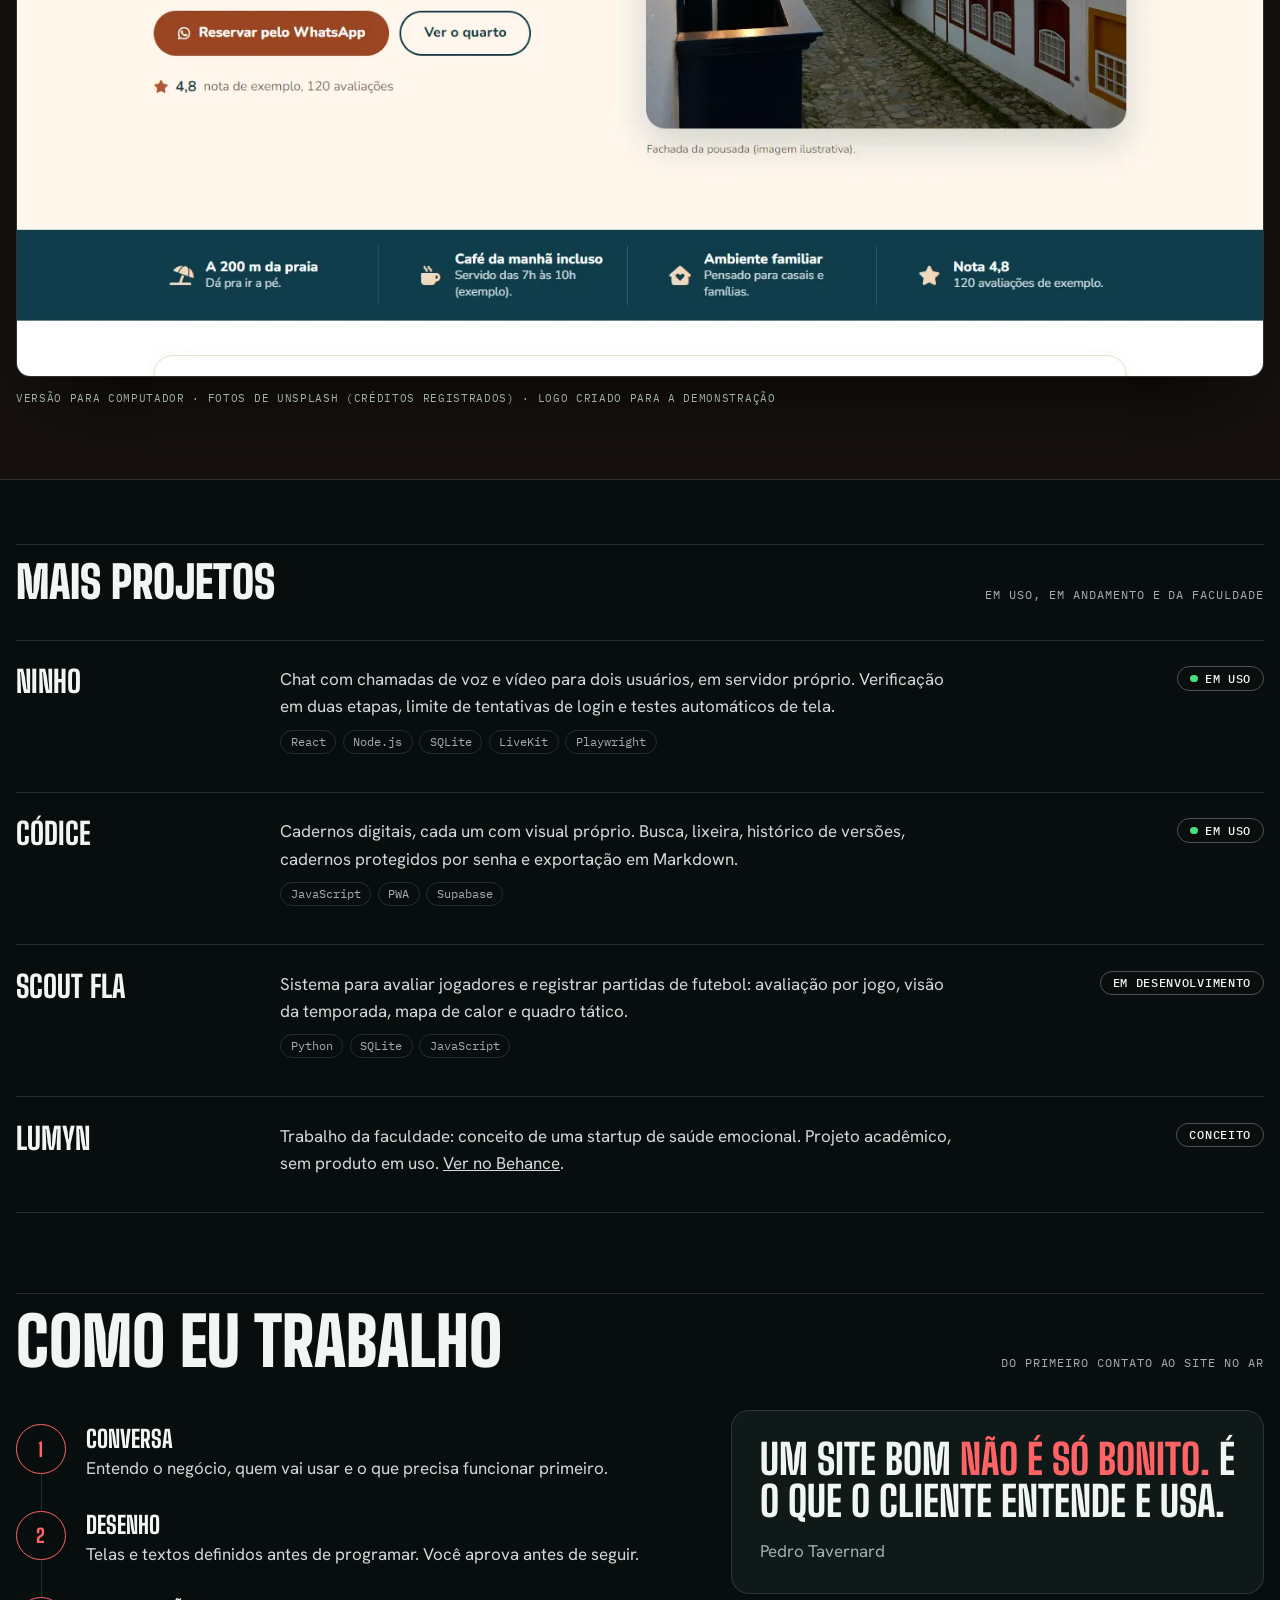
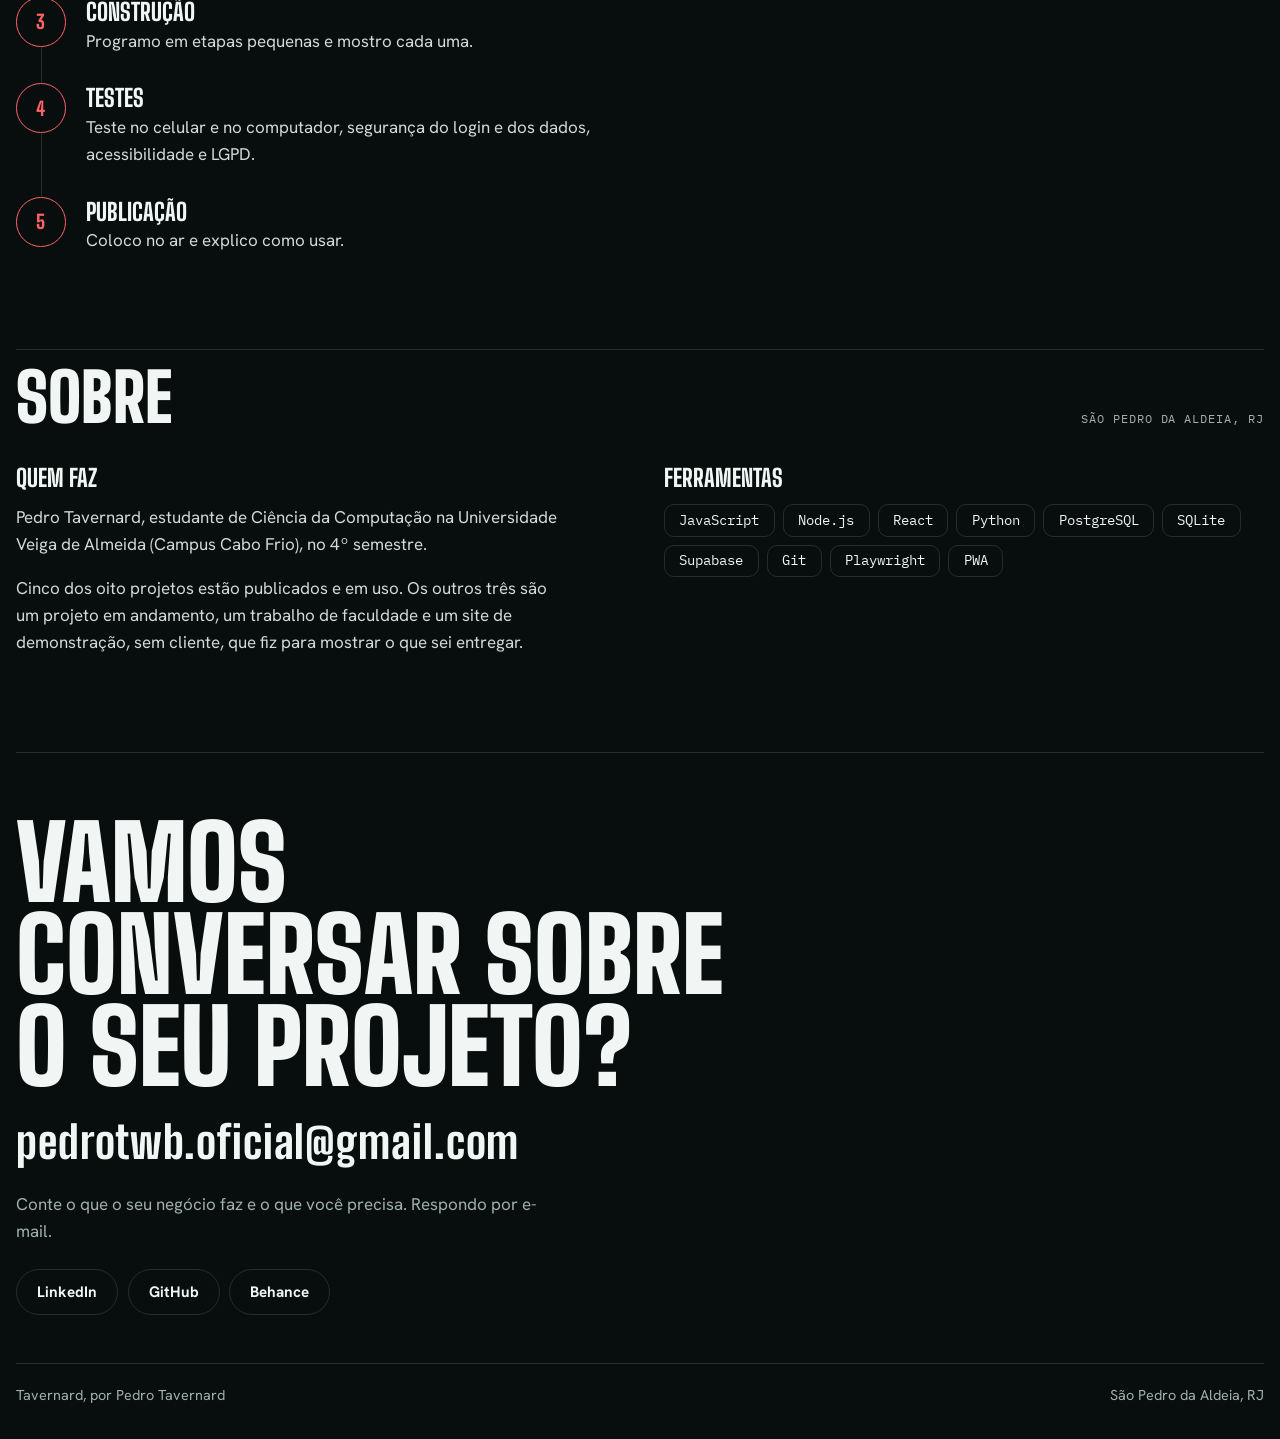
==== commit b2595a14: "Adiciona Pousada Maré Alta (site de demonstração) ao portfólio Co-Authored-By: Claude Sonnet 5.5 <no" ====
--- a/index.html
+++ b/index.html
@@ -99,6 +99,13 @@
 .proj h3{font:900 clamp(2.6rem,6.4vw,5rem)/.92 var(--display);margin:.4rem 0 1rem;text-transform:uppercase}
 .state{display:inline-flex;align-items:center;gap:.45rem;font:500 .72rem/1 var(--mono);letter-spacing:.06em;text-transform:uppercase;border:1px solid rgba(255,255,255,.28);border-radius:999px;padding:.35rem .75rem;margin-bottom:1.25rem}
 .state.on::before{content:"";width:.45rem;height:.45rem;border-radius:50%;background:#4ADE80}
+.state.demo{border-style:dashed;color:var(--soft)}
+.proj .wide{grid-column:1/-1;order:3;display:flex;flex-direction:column;gap:.9rem;margin-top:1rem}
+.browser{border-radius:14px;overflow:hidden;background:#0b100f;border:1px solid rgba(255,255,255,.14);box-shadow:0 40px 70px -30px rgba(0,0,0,.8)}
+.browser .bar{display:flex;align-items:center;gap:.4rem;padding:.55rem .8rem;background:#161f1e;border-bottom:1px solid rgba(255,255,255,.08)}
+.browser .bar i{width:.6rem;height:.6rem;border-radius:50%;background:#3a4745}
+.browser .bar span{flex:1;margin-left:.6rem;max-width:22rem;font:400 .72rem/1 var(--mono);color:var(--muted);background:#0b100f;border-radius:999px;padding:.4rem .8rem;overflow:hidden;text-overflow:ellipsis;white-space:nowrap}
+.browser img{display:block;width:100%;height:auto}
 .proj p.what{font-size:1.2rem;max-width:34rem;margin:0 0 1.25rem;color:var(--ink)}
 .pts{list-style:none;margin:0 0 1.25rem;padding:0;display:grid;gap:.5rem;max-width:34rem}
 .pts li{padding-left:1.4rem;position:relative;color:var(--soft)}
@@ -226,7 +233,7 @@
           <a class="btn" href="#contato">Pedir um orçamento</a>
         </div>
         <div class="stats">
-          <div><b>7</b><span>projetos no portfólio</span></div>
+          <div><b>8</b><span>projetos no portfólio</span></div>
           <div><b>5</b><span>já em uso</span></div>
           <div><b>4º</b><span>semestre de Ciência da Computação</span></div>
         </div>
@@ -349,6 +356,42 @@
     </div>
   </div>
 
+  <div class="band" style="--tint:#16110E">
+    <div class="wrap proj" id="pousada">
+      <div class="info rise">
+        <span class="num">04</span>
+        <h3>Pousada Maré Alta</h3>
+        <span class="state demo">Demonstração, sem cliente</span>
+        <p class="what">Site de uma pousada fictícia, feito para mostrar o que eu entrego a um negócio de hospedagem.</p>
+        <ul class="pts"><li>Reserva pelo WhatsApp: o hóspede escolhe as datas e a mensagem já abre pronta.</li><li>Quarto, café da manhã, fotos e avaliações em uma página só, rápida no celular.</li><li>Cada preço, horário e avaliação aparece marcado como exemplo.</li></ul>
+        <ul class="tags"><li>Site de pousada</li><li>Celular primeiro</li><li>WhatsApp</li></ul>
+        <details><summary>Como foi feito</summary>
+          <dl>
+            <dt>O que é</dt><dd>Um projeto de demonstração. A pousada, o endereço, o telefone, os preços e as avaliações são inventados. Não existe cliente por trás.</dd>
+            <dt>Meu trabalho</dt><dd>Logo, paleta e tipografia (Fraunces e Nunito), textos, estrutura das seções, formulário que abre o WhatsApp e ajustes para celular. A base é um template de hospedagem adaptado.</dd>
+            <dt>Imagens</dt><dd>Fotos de banco de imagens livre (Unsplash), com créditos registrados.</dd>
+            <dt>Tecnologias</dt><dd>HTML, CSS, JavaScript</dd>
+          </dl>
+        </details>
+      </div>
+      <div class="stage" data-carousel>
+        <div class="phone tilt"><div class="screens" style="--sbg:#fdf3e6">
+          <img class="on" src="assets/pousada-inicio.webp" data-cap="Início: o que é a pousada e botão de reserva pelo WhatsApp" alt="Pousada Maré Alta no celular, tela inicial com título e botão Reservar pelo WhatsApp" width="780" height="1688" loading="lazy">
+          <img src="assets/pousada-quarto.webp" data-cap="Quarto: foto, descrição e diária de exemplo" alt="Pousada Maré Alta no celular, seção do quarto de casal" width="780" height="1688" loading="lazy">
+          <img src="assets/pousada-fotos.webp" data-cap="Fotos: a pousada por fora e por dentro" alt="Pousada Maré Alta no celular, galeria de fotos" width="780" height="1688" loading="lazy">
+          <img src="assets/pousada-avaliacoes.webp" data-cap="Avaliações: todas marcadas como exemplo" alt="Pousada Maré Alta no celular, avaliações de hóspedes de exemplo" width="780" height="1688" loading="lazy">
+        </div></div>
+        <div class="ctl"><button type="button" data-prev aria-label="Tela anterior">&#8592;</button><button type="button" data-pause aria-label="Pausar troca automática">II</button><button type="button" data-next aria-label="Próxima tela">&#8594;</button></div>
+        <p class="cap" aria-live="polite"></p>
+        <p class="sample">Pousada fictícia · dados de exemplo</p>
+      </div>
+      <div class="wide rise">
+        <div class="browser"><div class="bar"><i></i><i></i><i></i><span>pousada-mare-alta (demonstração)</span></div><img src="assets/pousada-desktop.webp" alt="Pousada Maré Alta no computador: topo do site com menu, título, botões e faixa de destaques" width="1440" height="900" loading="lazy"></div>
+        <p class="sample">Versão para computador · fotos de Unsplash (créditos registrados) · logo criado para a demonstração</p>
+      </div>
+    </div>
+  </div>
+
   <div class="wrap" style="padding-top:4rem">
     <div class="sec-h"><h2 style="font-size:clamp(1.8rem,4vw,2.8rem)">Mais projetos</h2><span class="hud">Em uso, em andamento e da faculdade</span></div>
     <div class="rows">
@@ -410,7 +453,7 @@
     <div class="rise">
       <h3>Quem faz</h3>
       <p>Pedro Tavernard, estudante de Ciência da Computação na Universidade Veiga de Almeida (Campus Cabo Frio), no 4º semestre.</p>
-      <p>Cinco dos sete projetos estão publicados e em uso. Os outros dois são um projeto em andamento e um trabalho de faculdade.</p>
+      <p>Cinco dos oito projetos estão publicados e em uso. Os outros três são um projeto em andamento, um trabalho de faculdade e um site de demonstração, sem cliente, que fiz para mostrar o que sei entregar.</p>
     </div>
     <div class="rise">
       <h3>Ferramentas</h3>
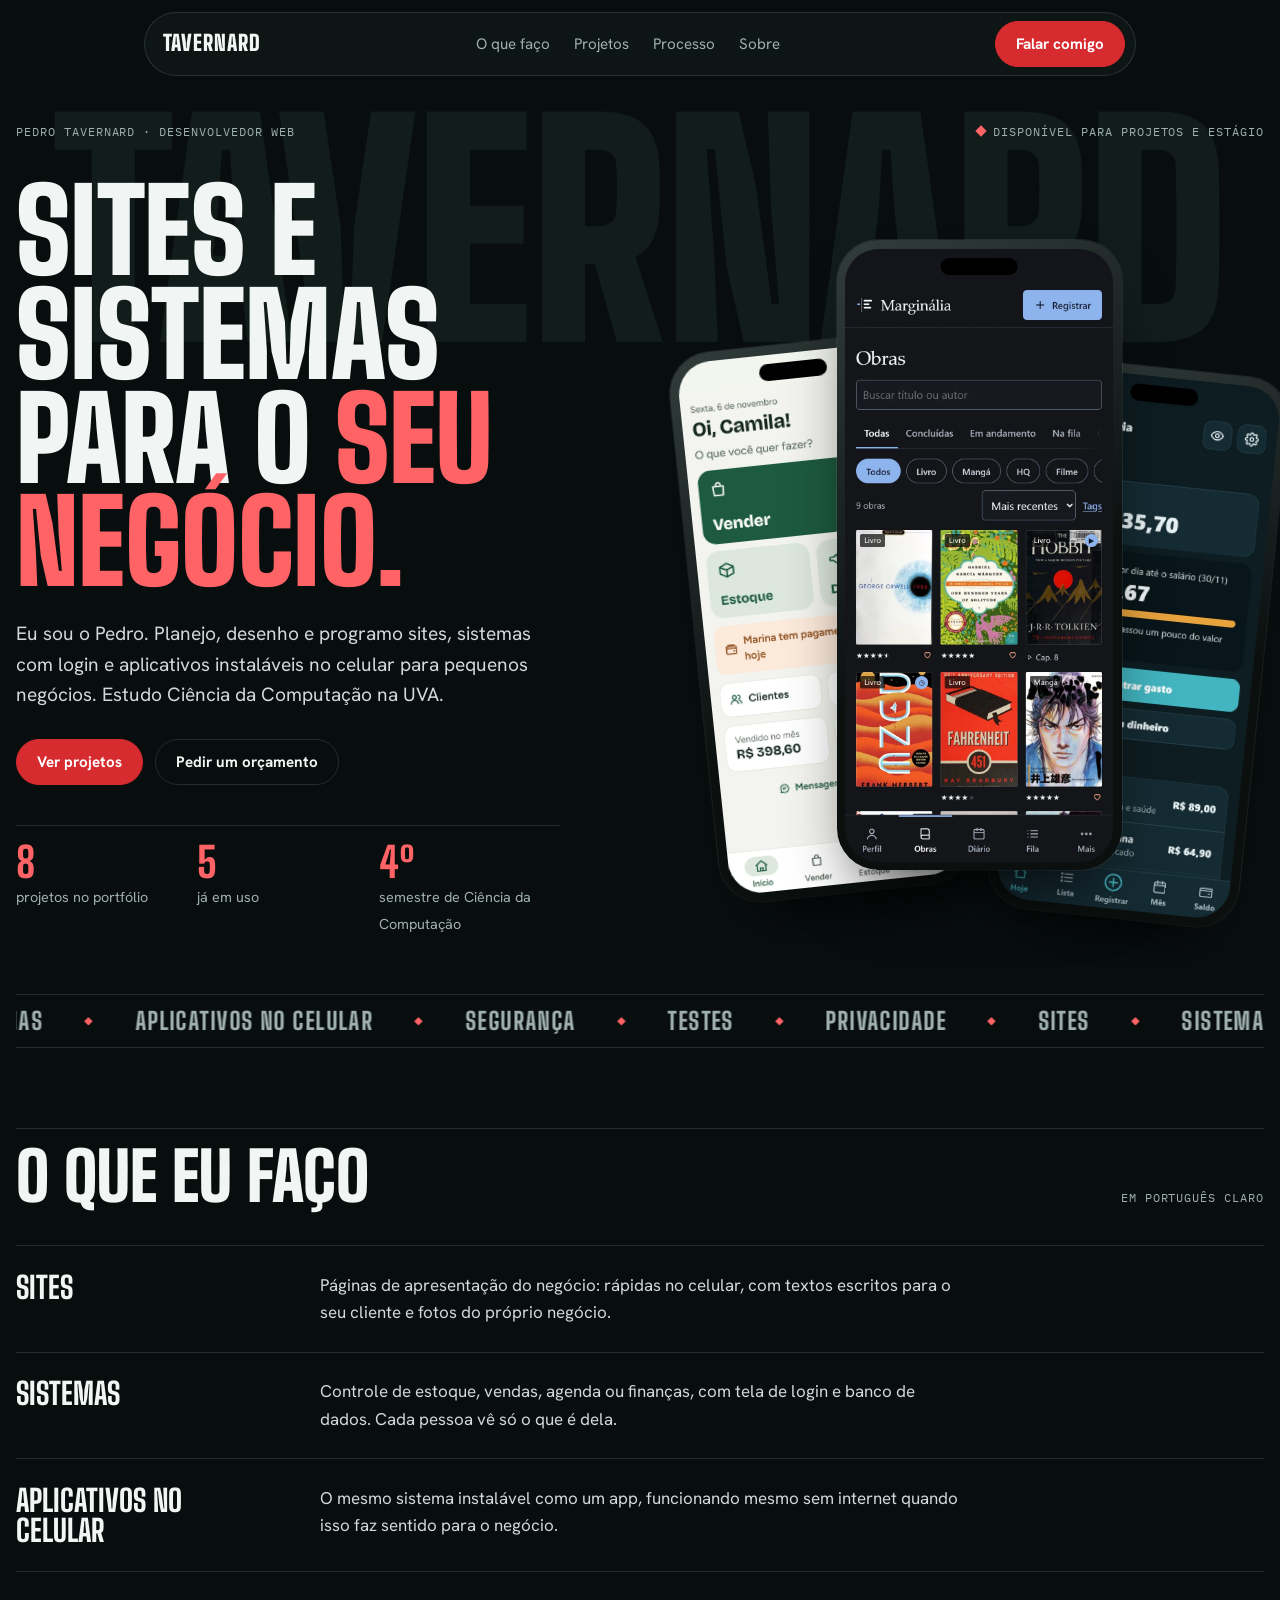
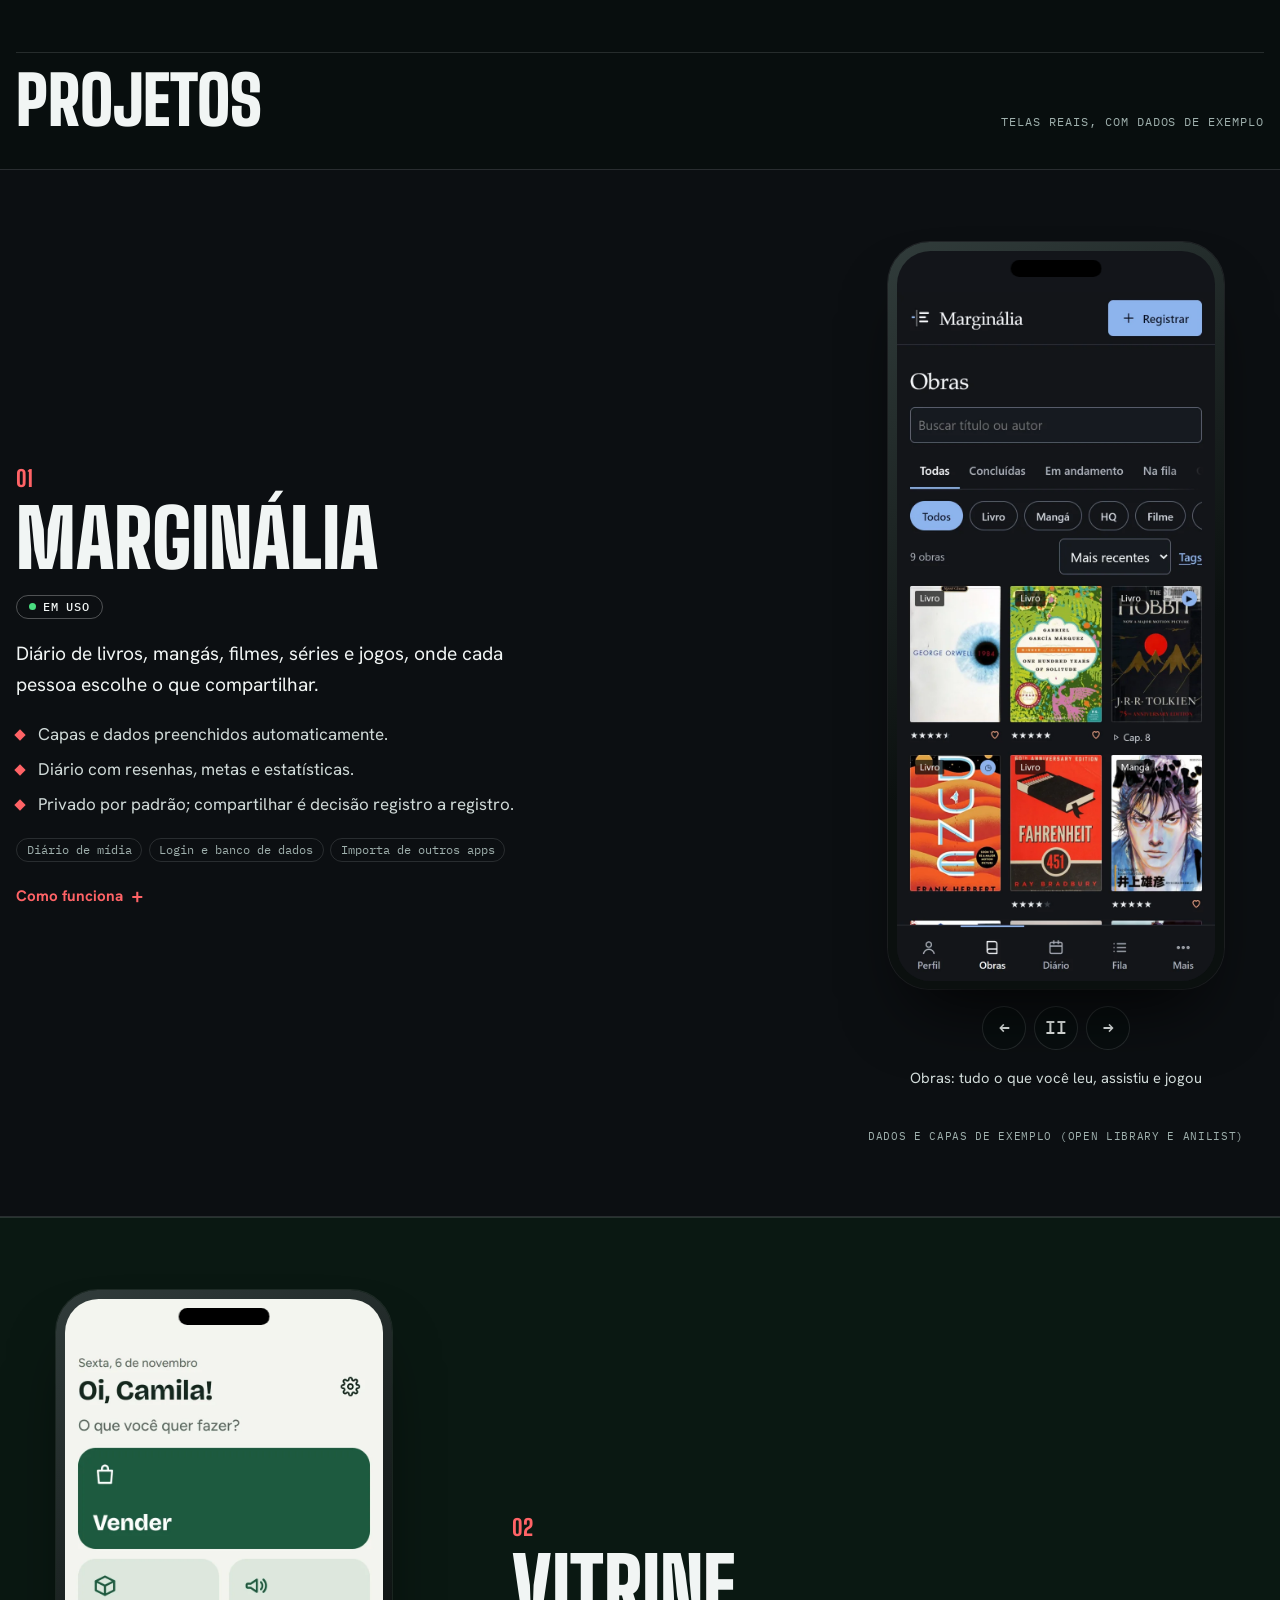
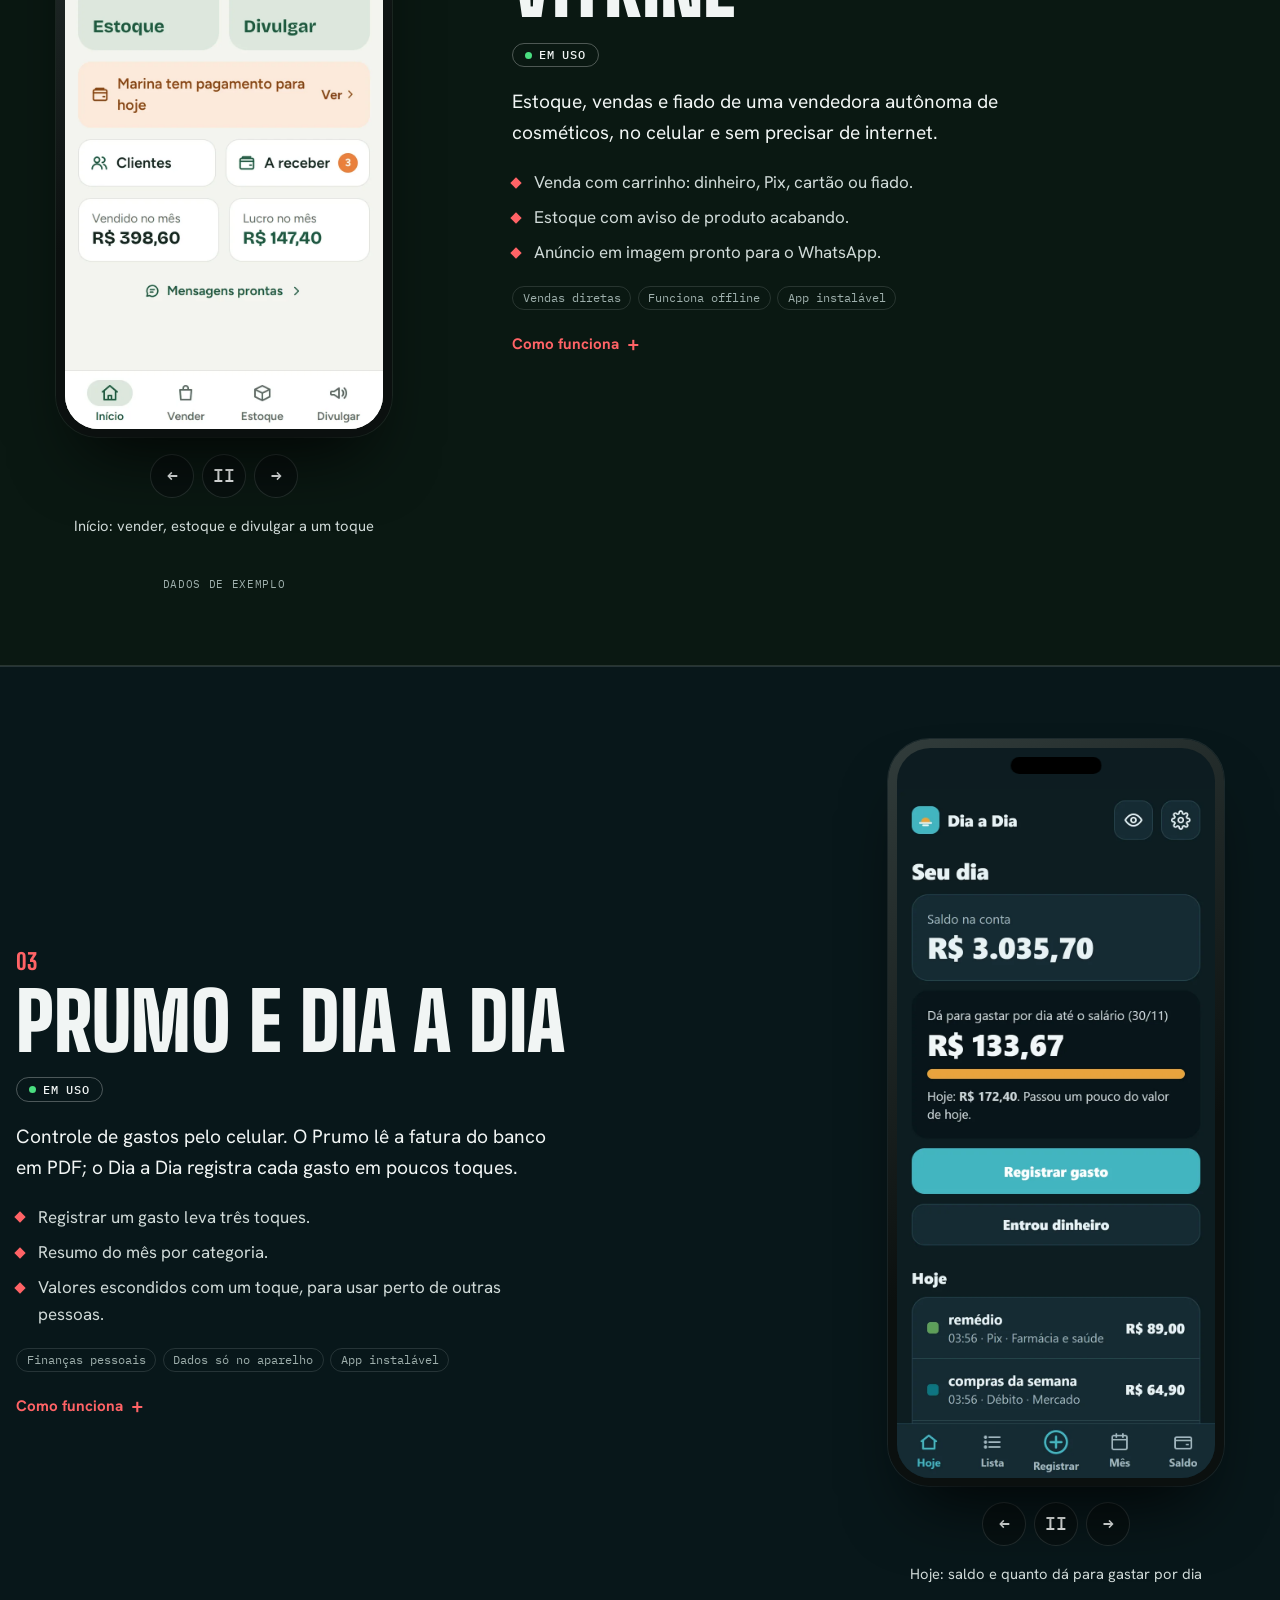
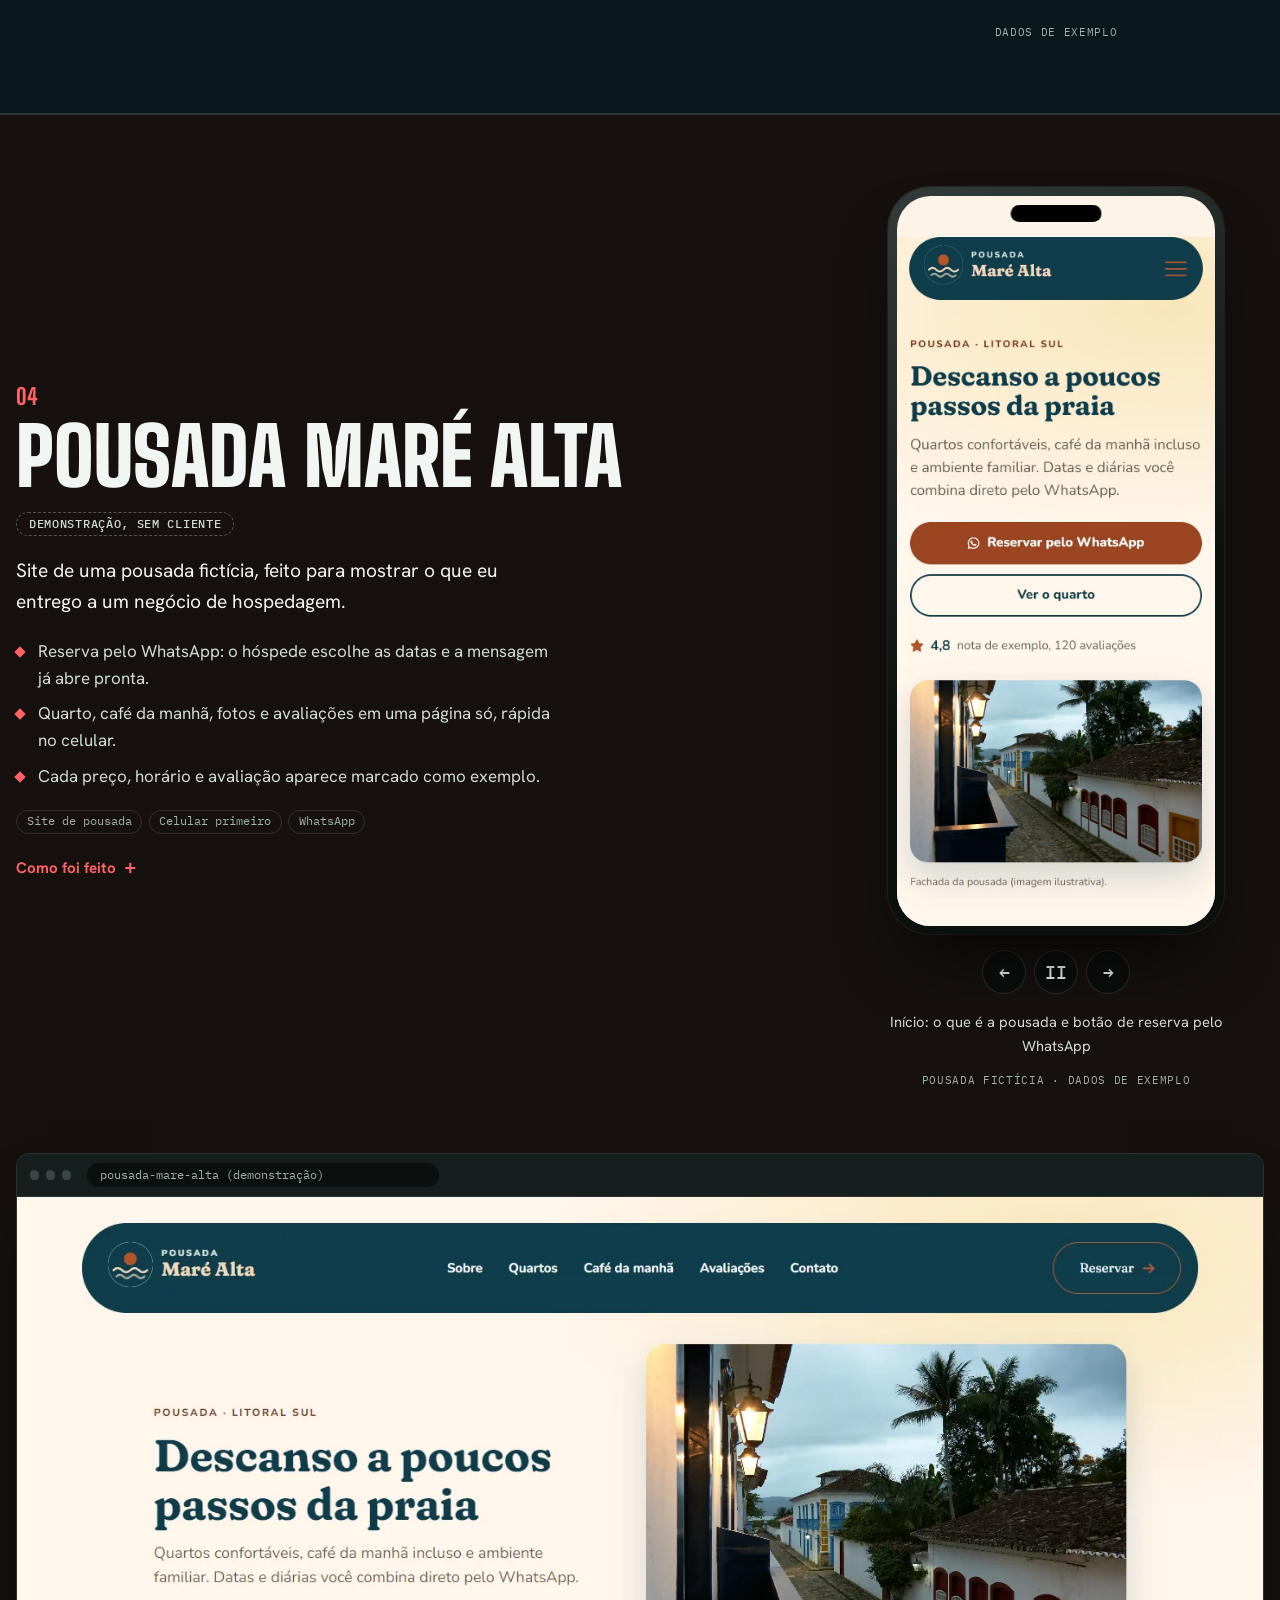
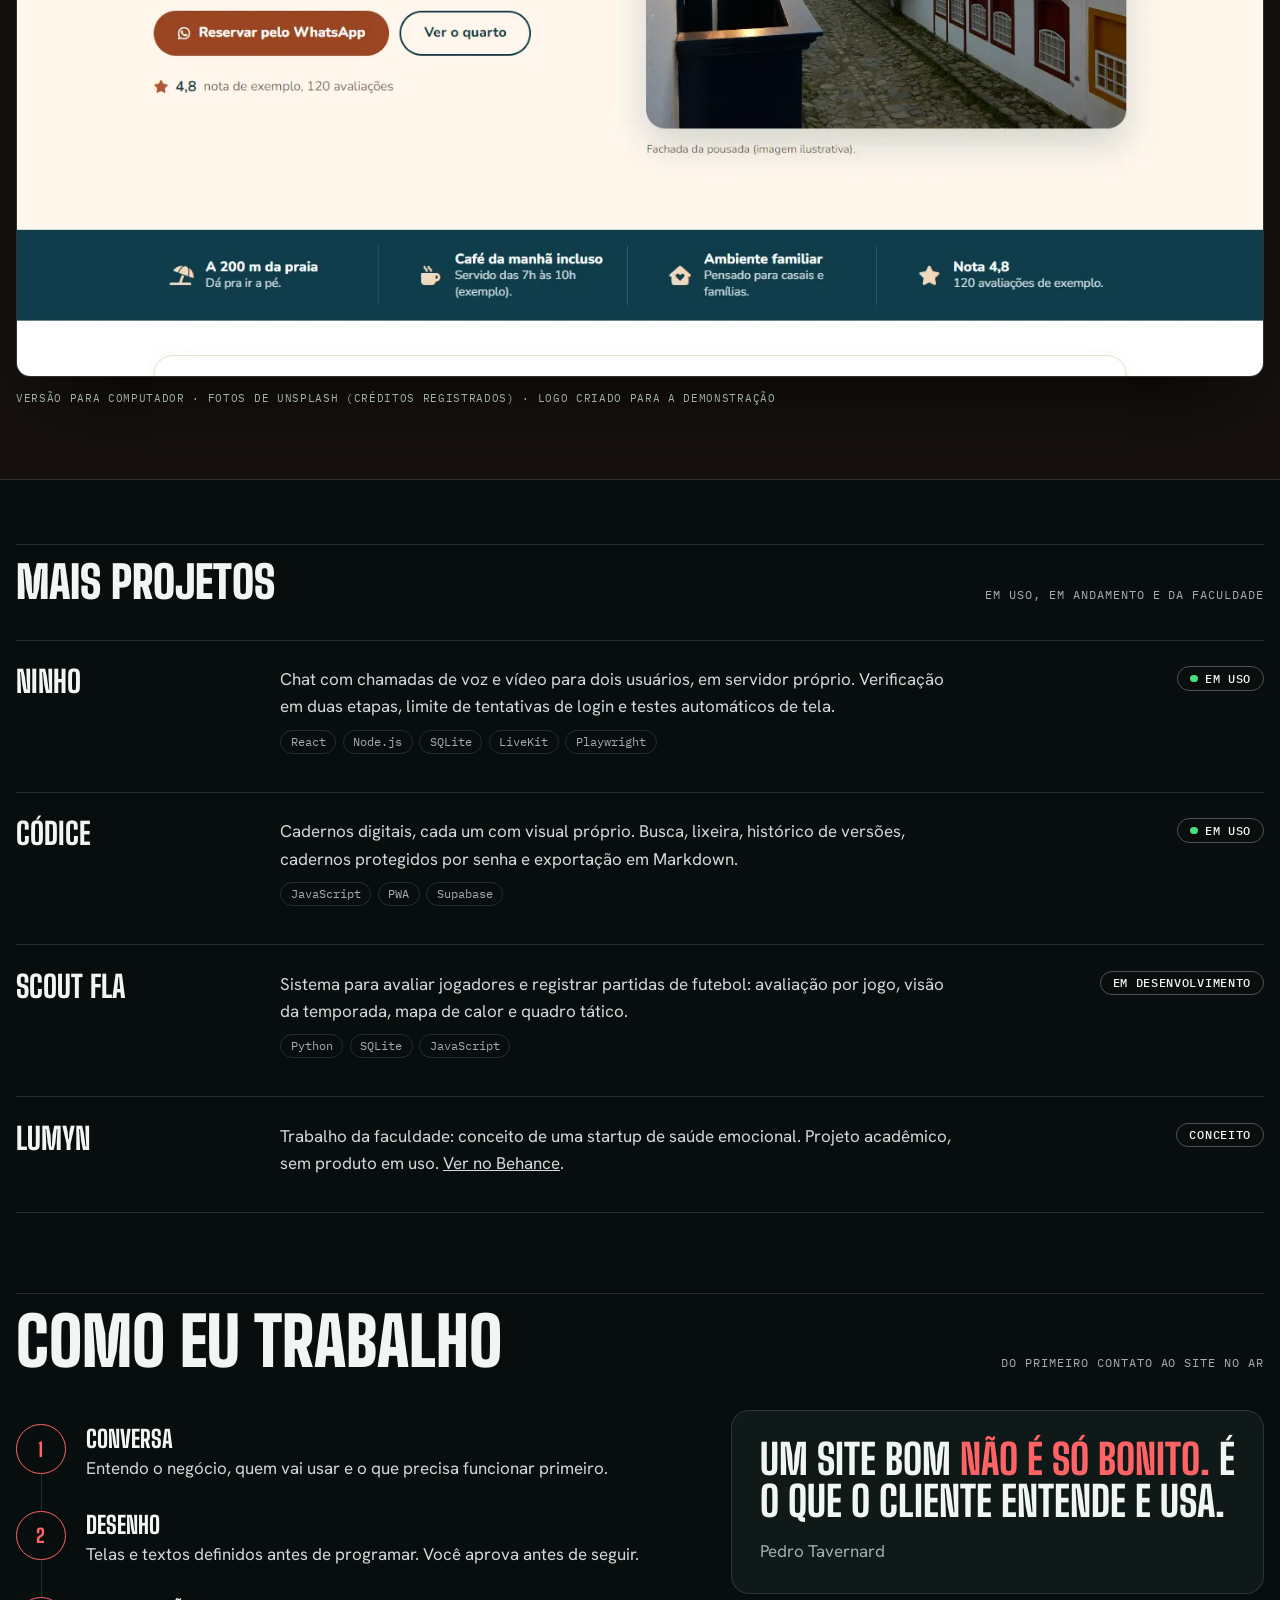
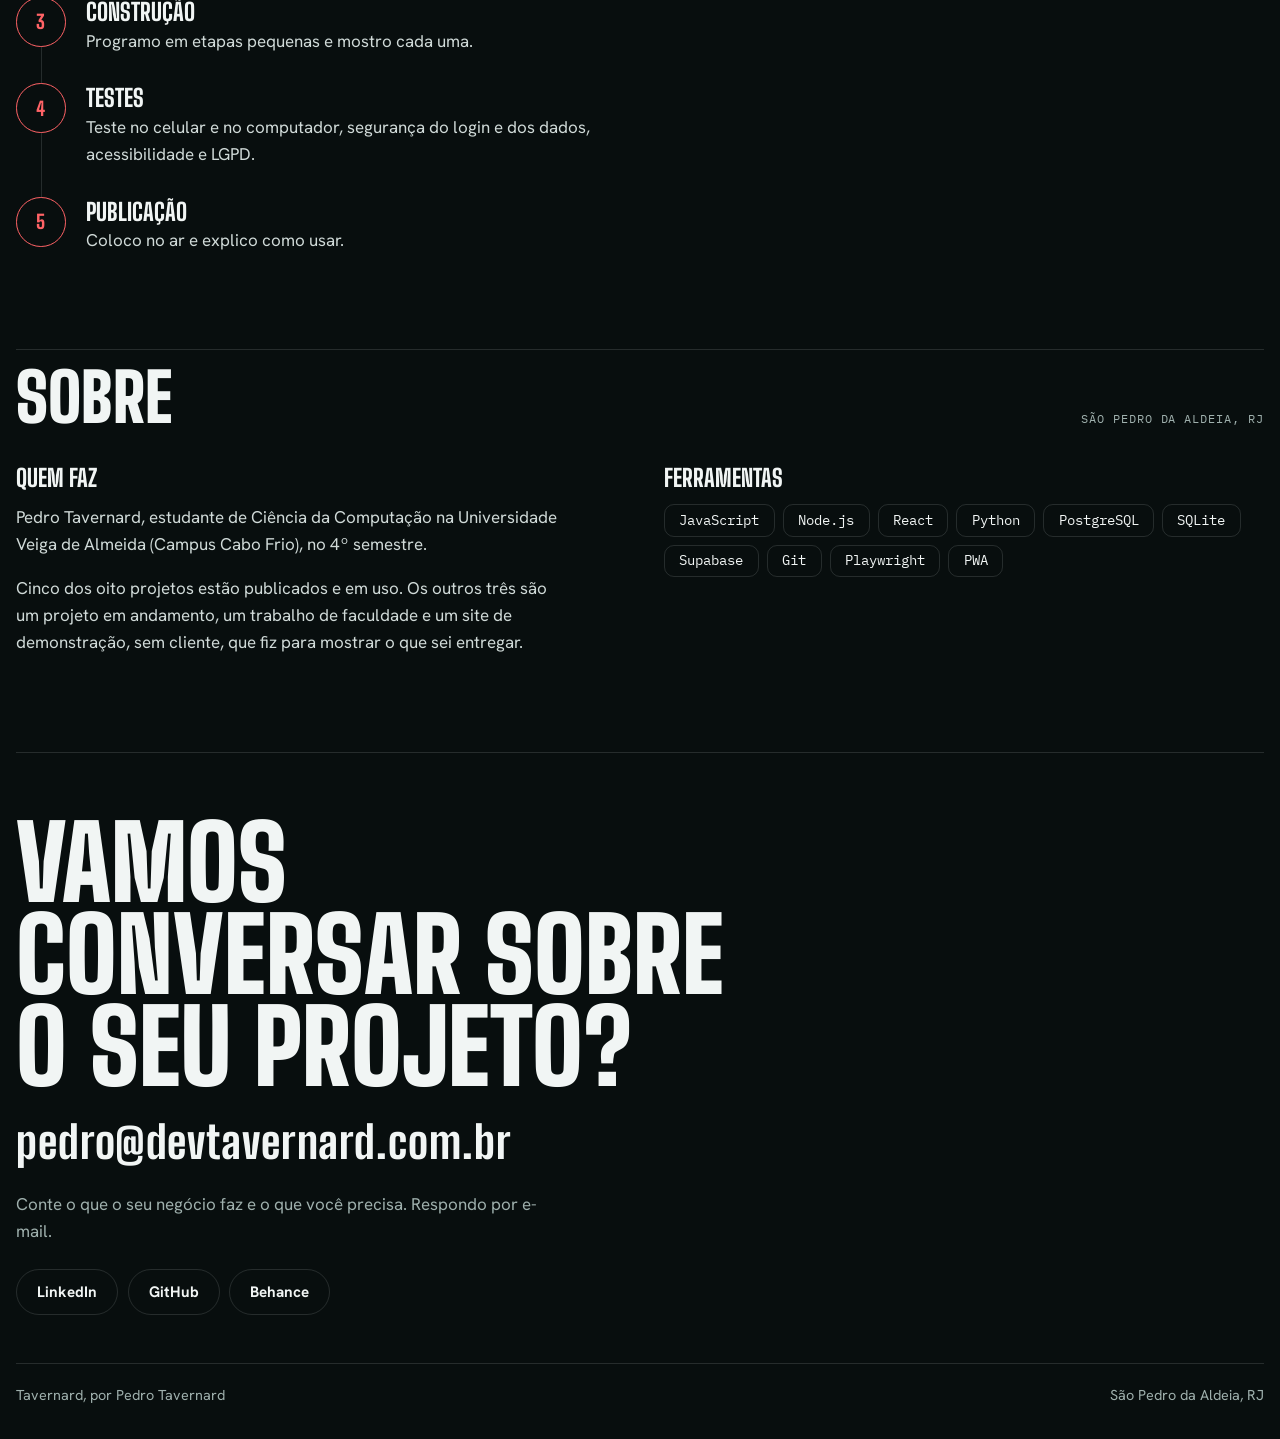
==== commit 184ce0fc: "Troca o e-mail de contato para pedro@devtavernard.com.br Co-Authored-By: Claude Sonnet 5.5 <noreply@" ====
--- a/index.html
+++ b/index.html
@@ -466,7 +466,7 @@
 <footer class="wrap" id="contato">
   <div class="contact">
     <h2>Vamos conversar sobre o seu projeto?</h2>
-    <span class="mail">pedrotwb.oficial@gmail.com</span>
+    <span class="mail">pedro@devtavernard.com.br</span>
     <p style="max-width:34rem;color:var(--muted);margin:0 0 1.5rem">Conte o que o seu negócio faz e o que você precisa. Respondo por e-mail.</p>
     <div class="links">
       <a class="btn" href="https://www.linkedin.com/in/pedrotavernard/">LinkedIn</a>
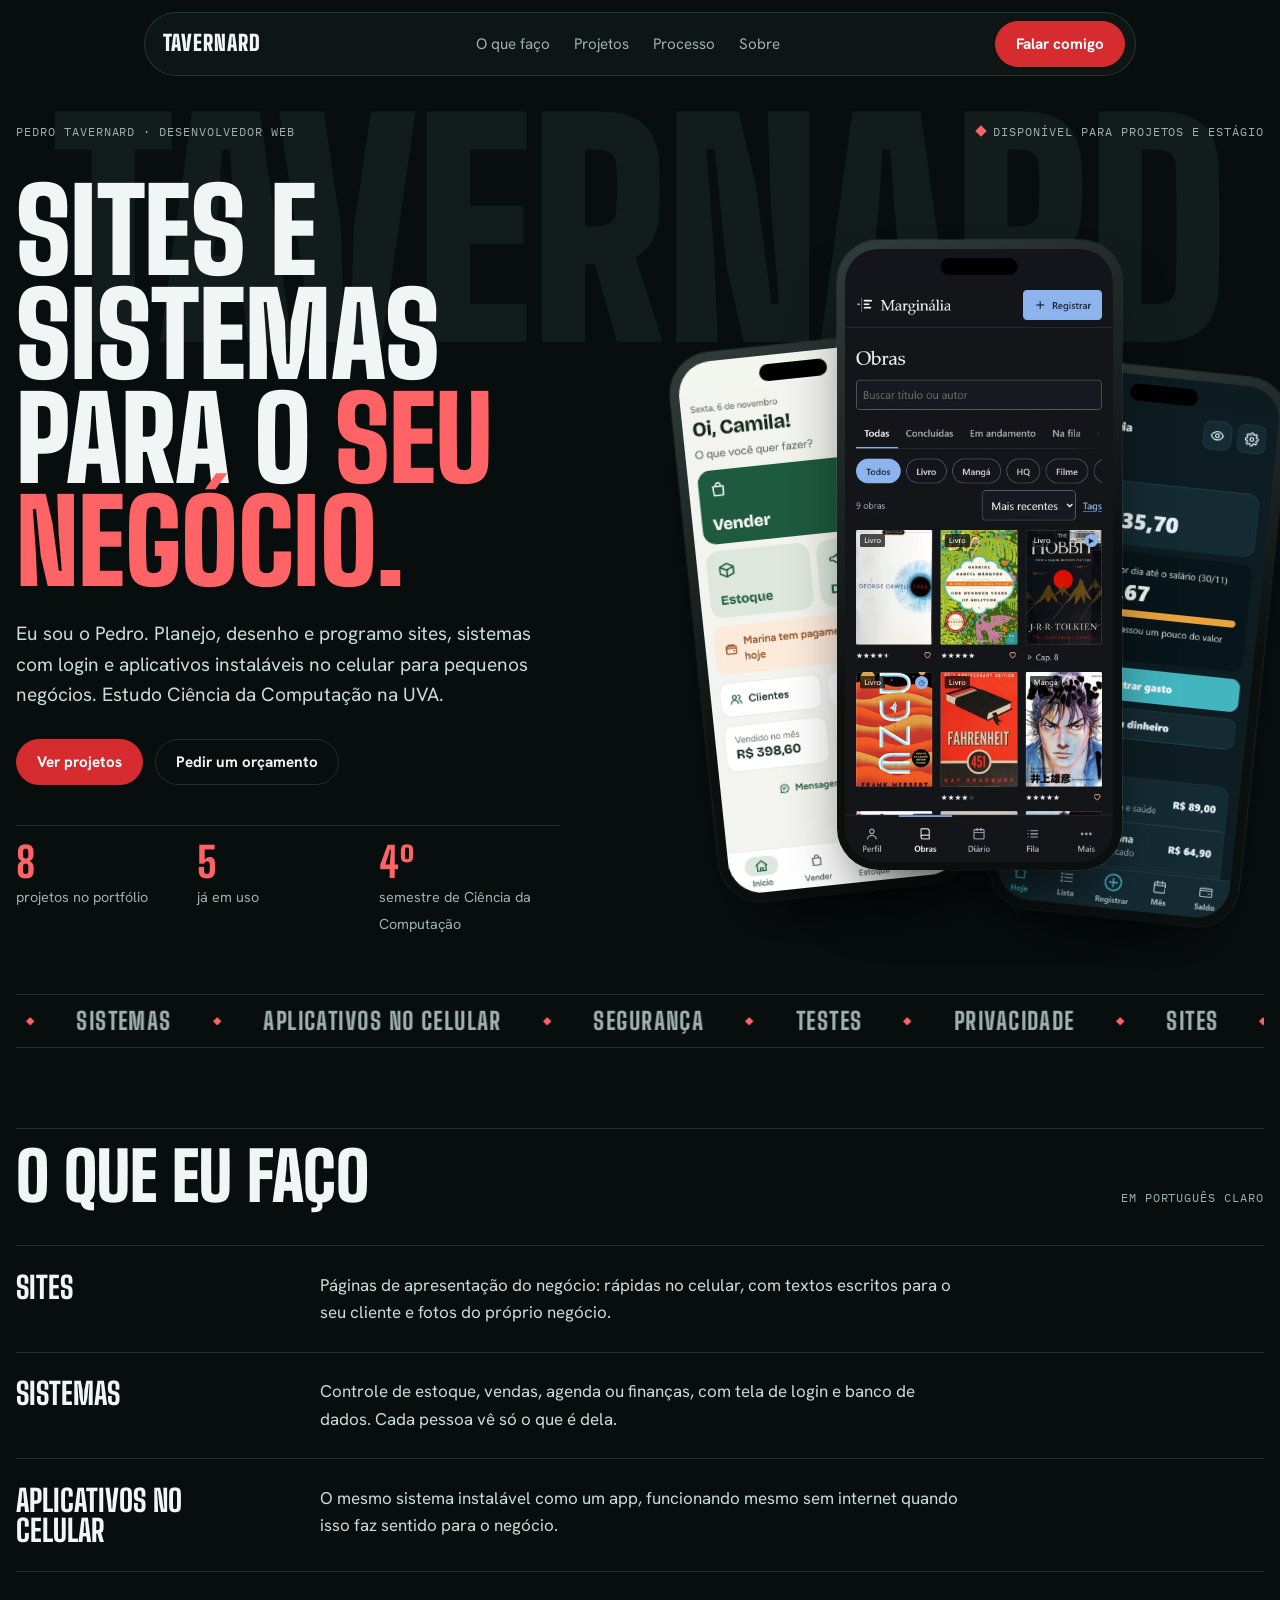
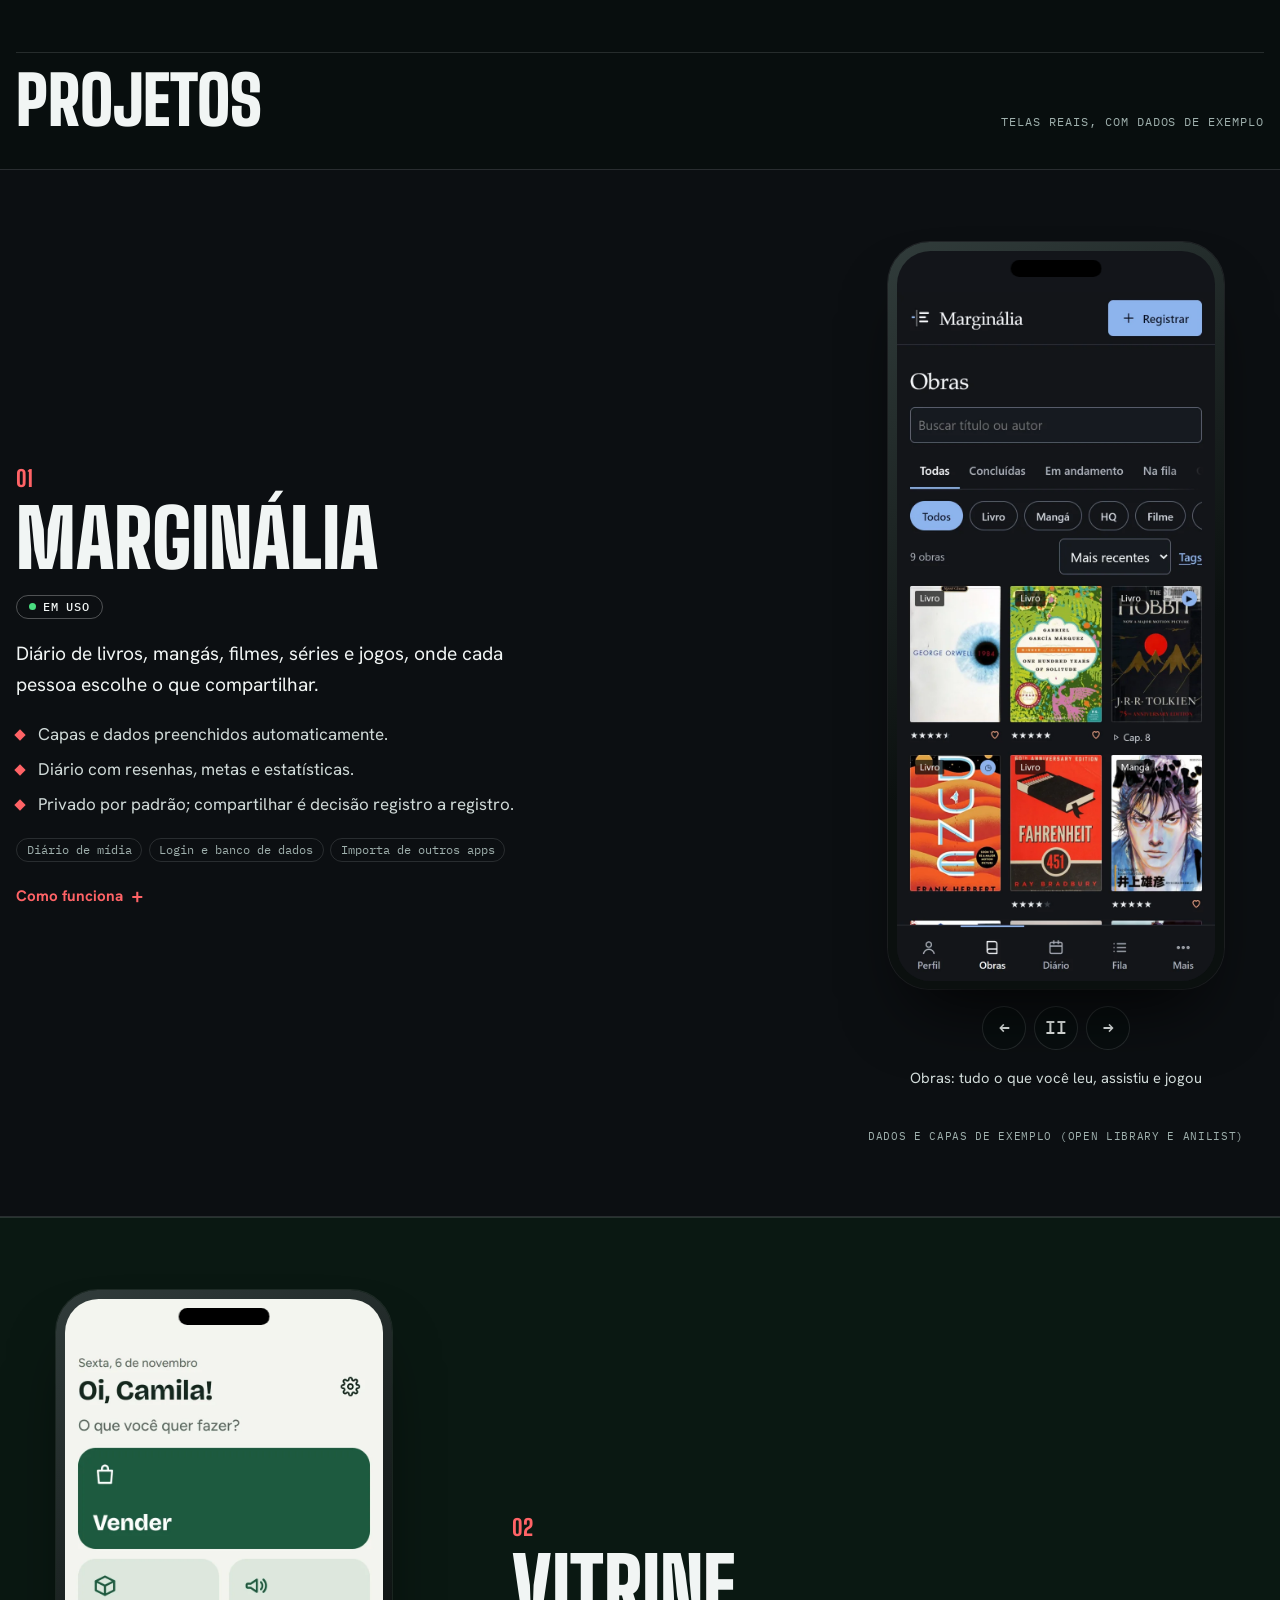
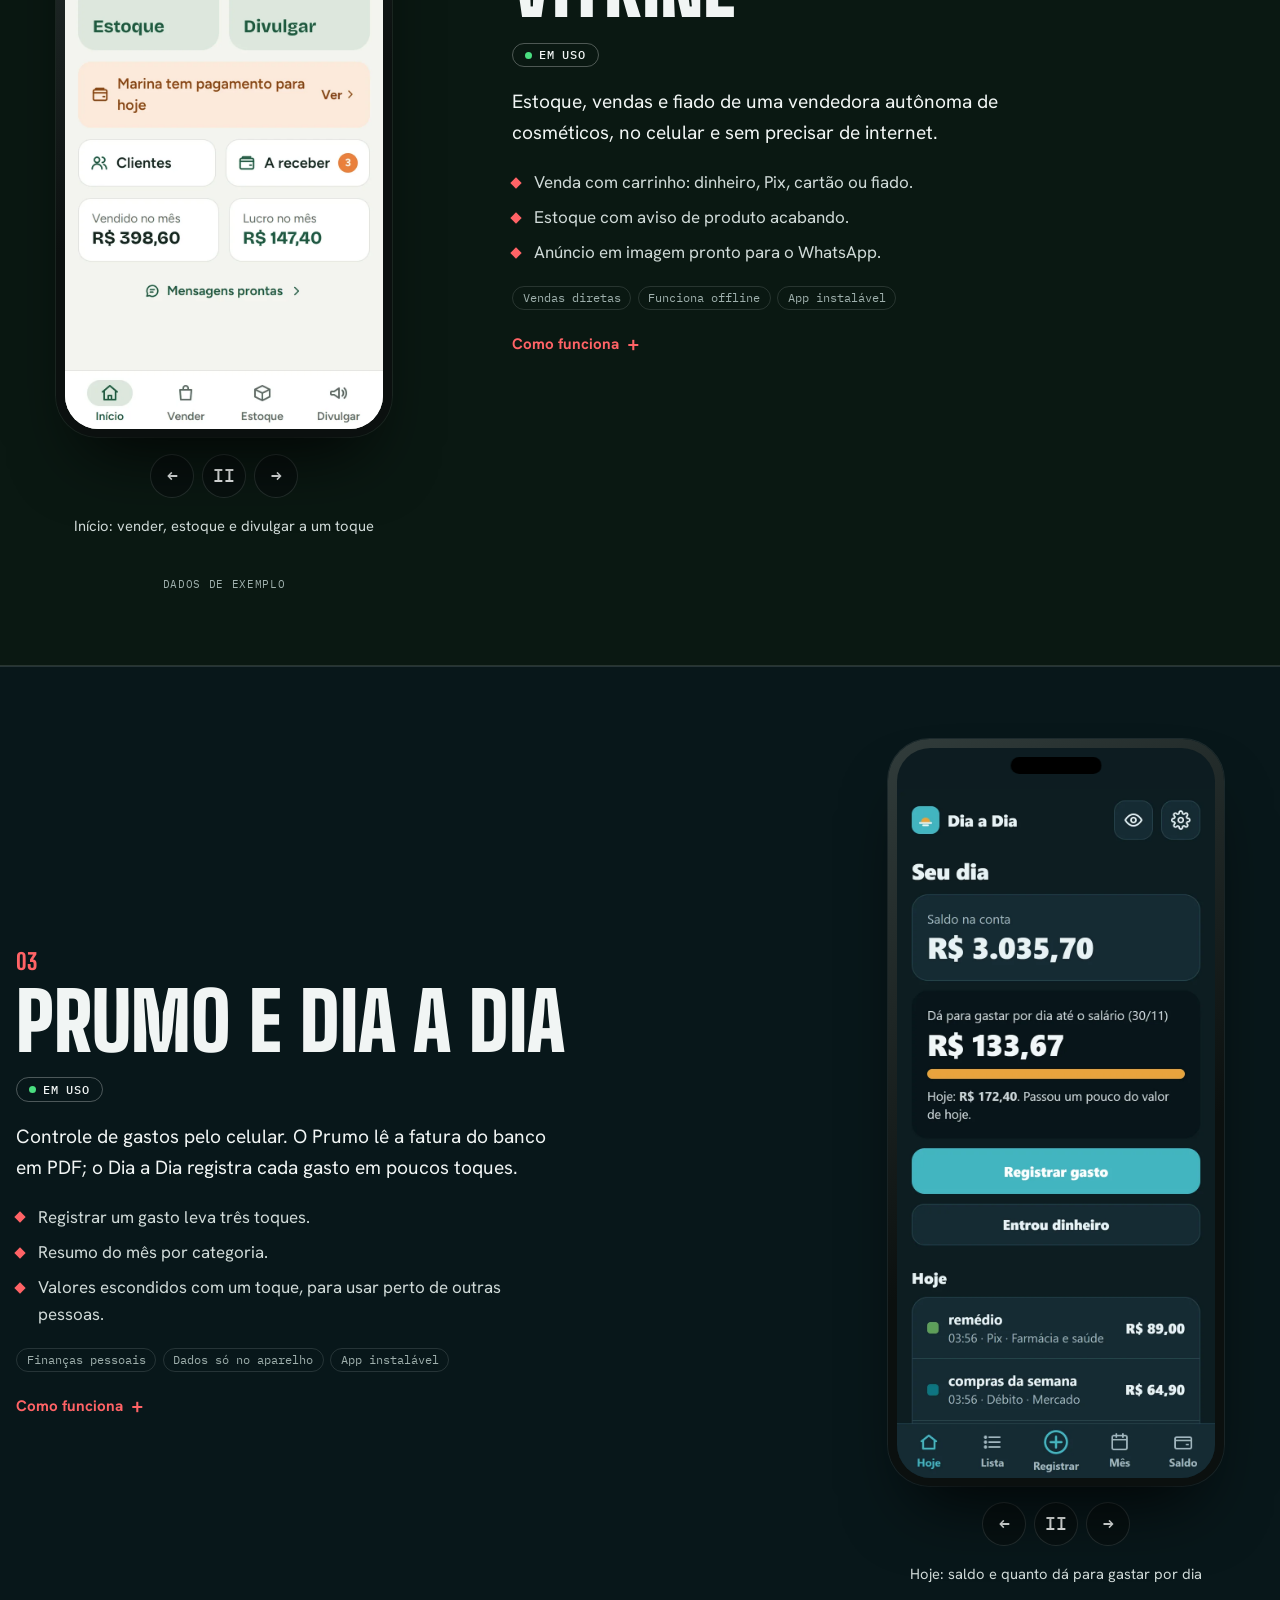
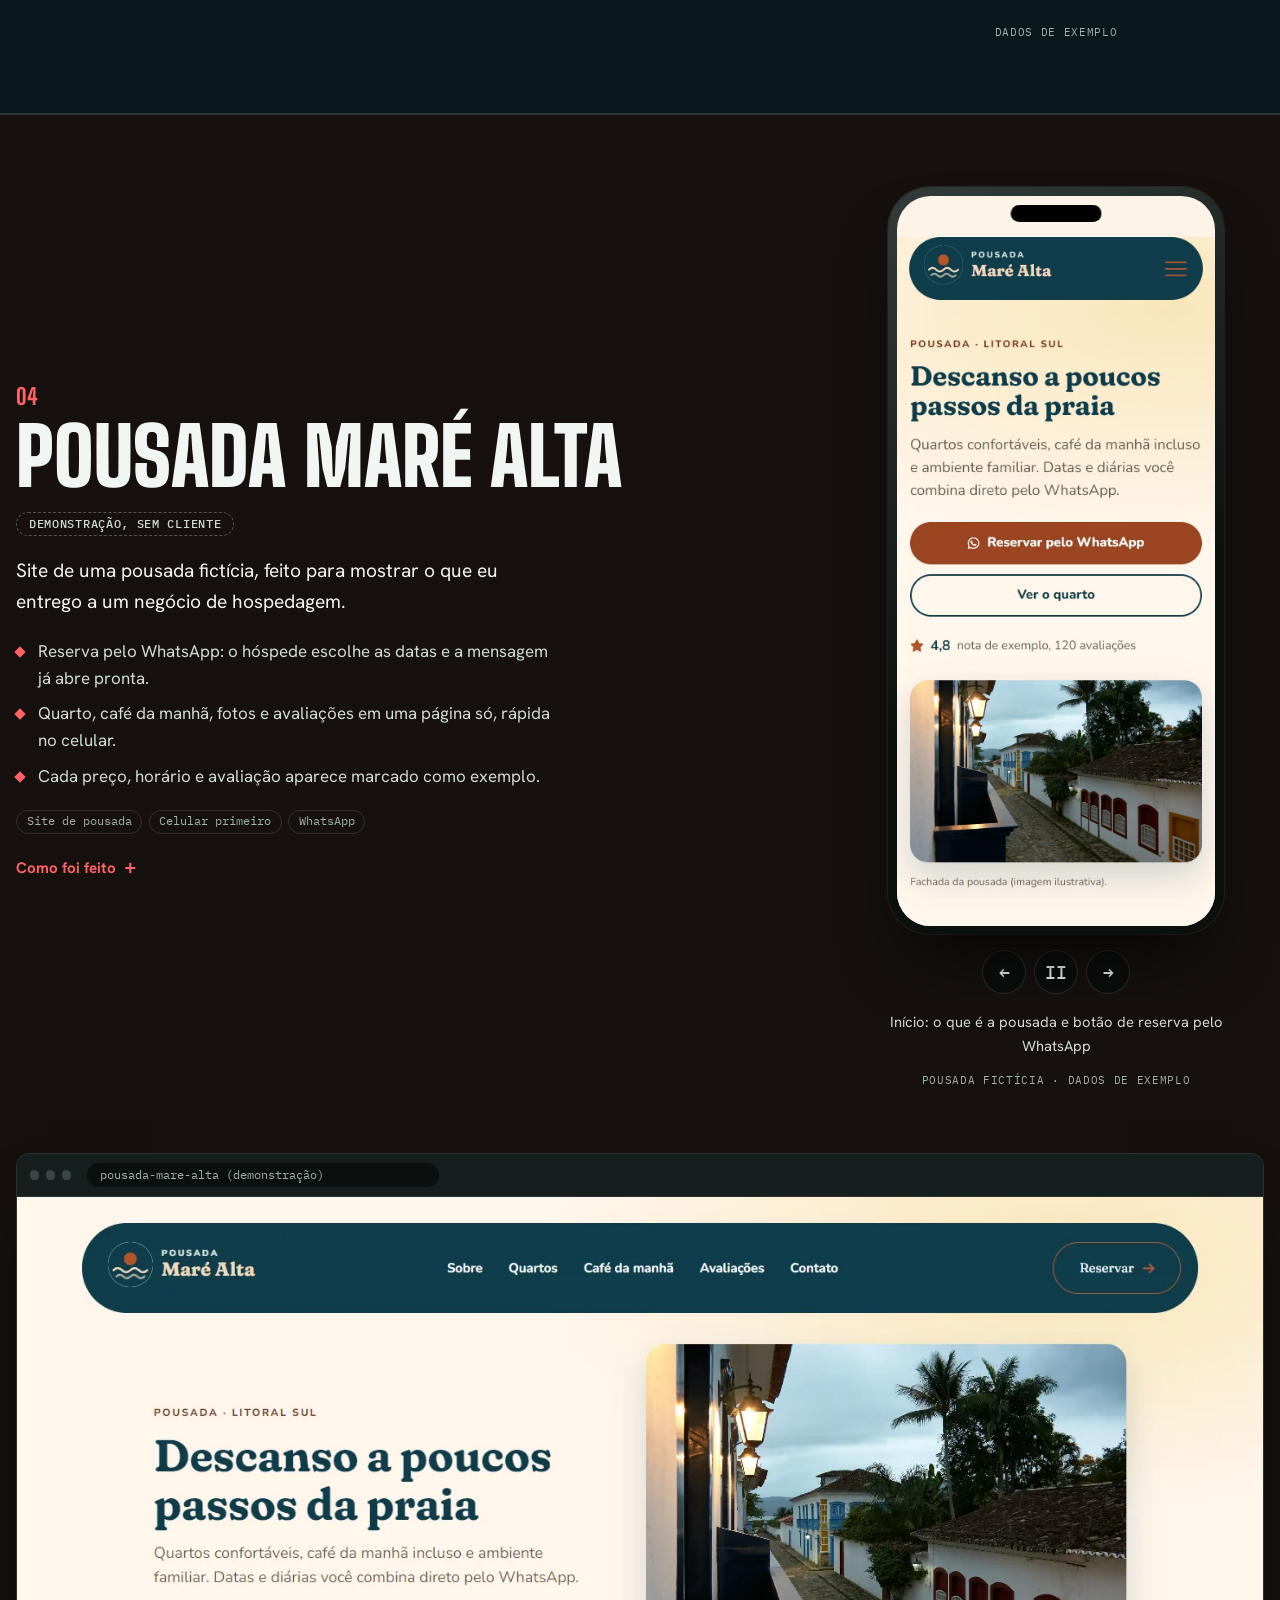
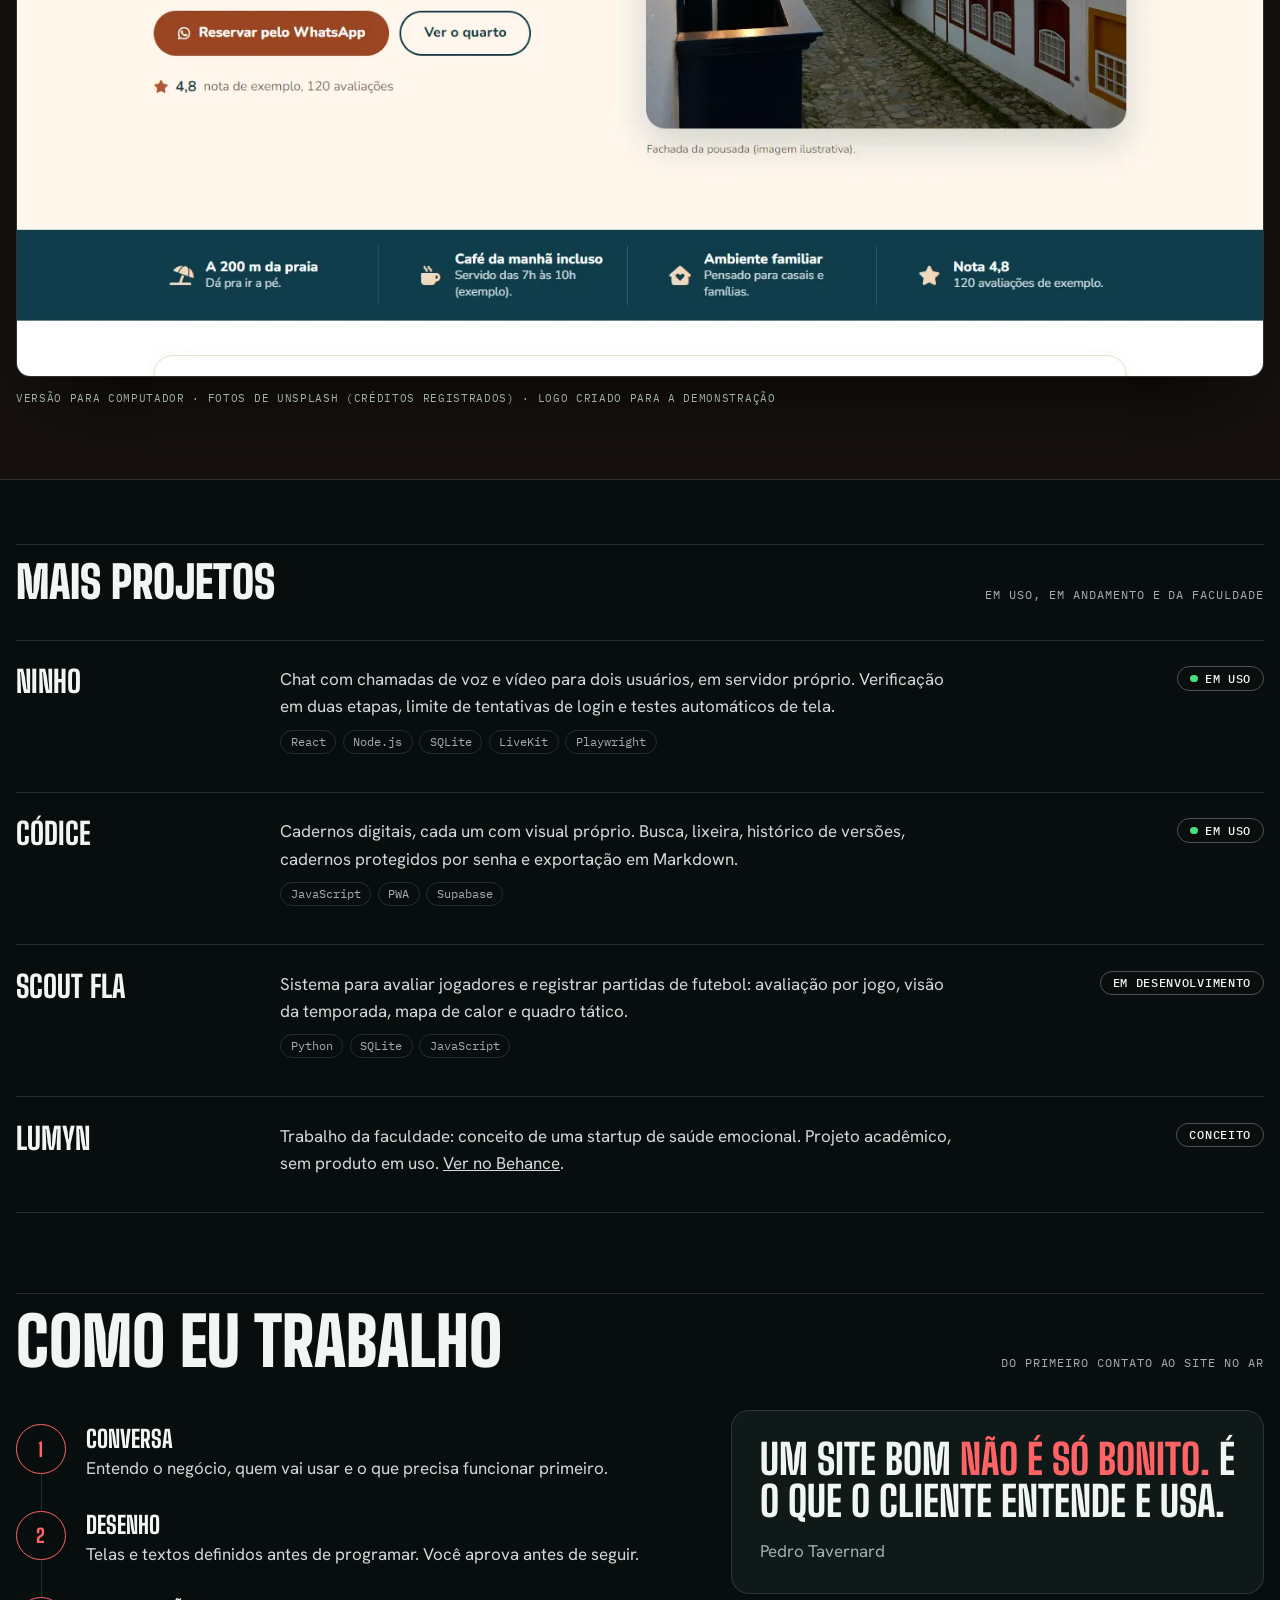
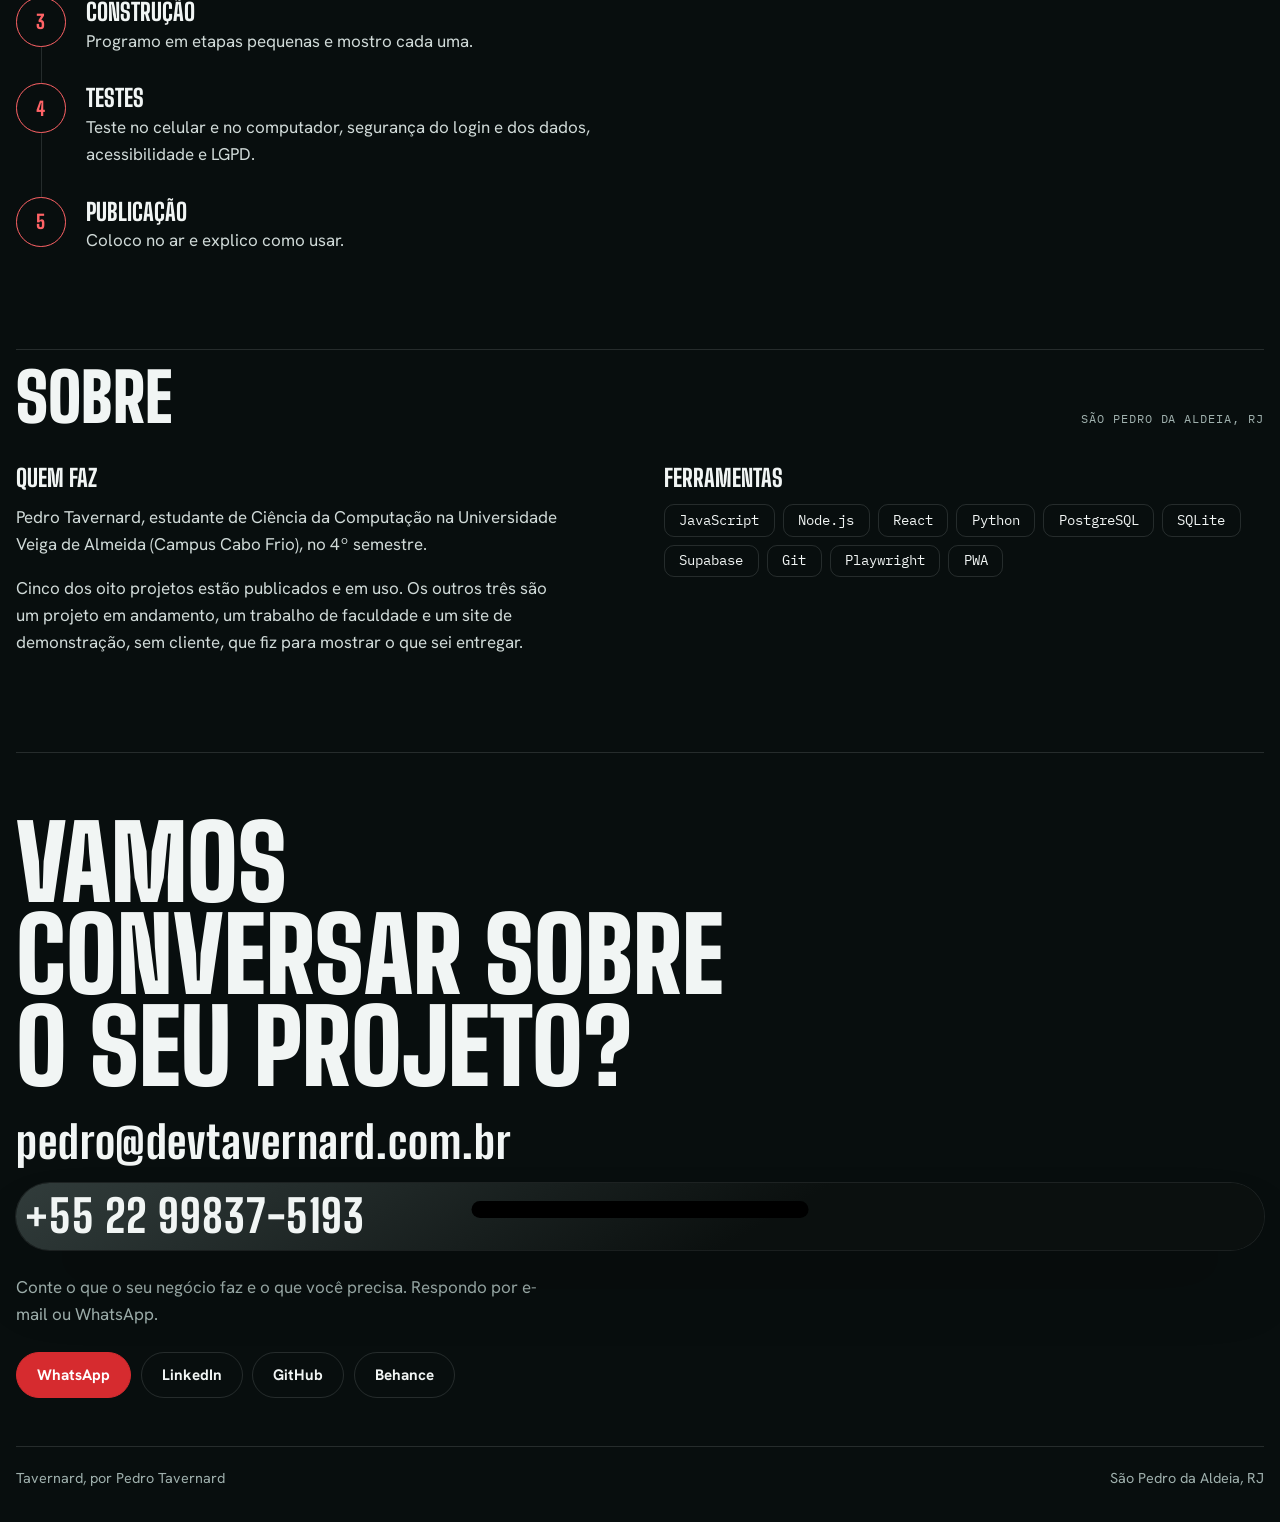
==== commit 06b8fd90: "Adiciona o WhatsApp de trabalho Co-Authored-By: Claude Sonnet 5.5 <noreply@anthropic.com>" ====
--- a/index.html
+++ b/index.html
@@ -160,6 +160,7 @@
 .contact{margin-top:5rem;border-top:1px solid var(--line);padding-block:4rem 3rem}
 .contact h2{font:900 clamp(2.6rem,8vw,6.5rem)/.9 var(--display);margin:0 0 1.5rem;text-transform:uppercase;max-width:14ch}
 .contact .mail{display:block;font:800 clamp(1.4rem,4vw,2.8rem)/1.1 var(--display);letter-spacing:.02em;margin-bottom:1.5rem;overflow-wrap:anywhere}
+.contact .mail.phone{color:inherit;text-decoration:none;margin-top:-.5rem}
 .links{display:flex;flex-wrap:wrap;gap:.6rem}
 .foot{border-top:1px solid var(--line);padding-block:1.25rem 2rem;color:var(--muted);font-size:.9rem;display:flex;justify-content:space-between;gap:1rem;flex-wrap:wrap}
 
@@ -467,8 +468,10 @@
   <div class="contact">
     <h2>Vamos conversar sobre o seu projeto?</h2>
     <span class="mail">pedro@devtavernard.com.br</span>
-    <p style="max-width:34rem;color:var(--muted);margin:0 0 1.5rem">Conte o que o seu negócio faz e o que você precisa. Respondo por e-mail.</p>
+    <a class="mail phone" href="https://wa.me/5522998375193">+55 22 99837-5193</a>
+    <p style="max-width:34rem;color:var(--muted);margin:0 0 1.5rem">Conte o que o seu negócio faz e o que você precisa. Respondo por e-mail ou WhatsApp.</p>
     <div class="links">
+      <a class="btn red" href="https://wa.me/5522998375193">WhatsApp</a>
       <a class="btn" href="https://www.linkedin.com/in/pedrotavernard/">LinkedIn</a>
       <a class="btn" href="https://github.com/SirShain">GitHub</a>
       <a class="btn" href="https://www.behance.net/pedrotavernard2">Behance</a>
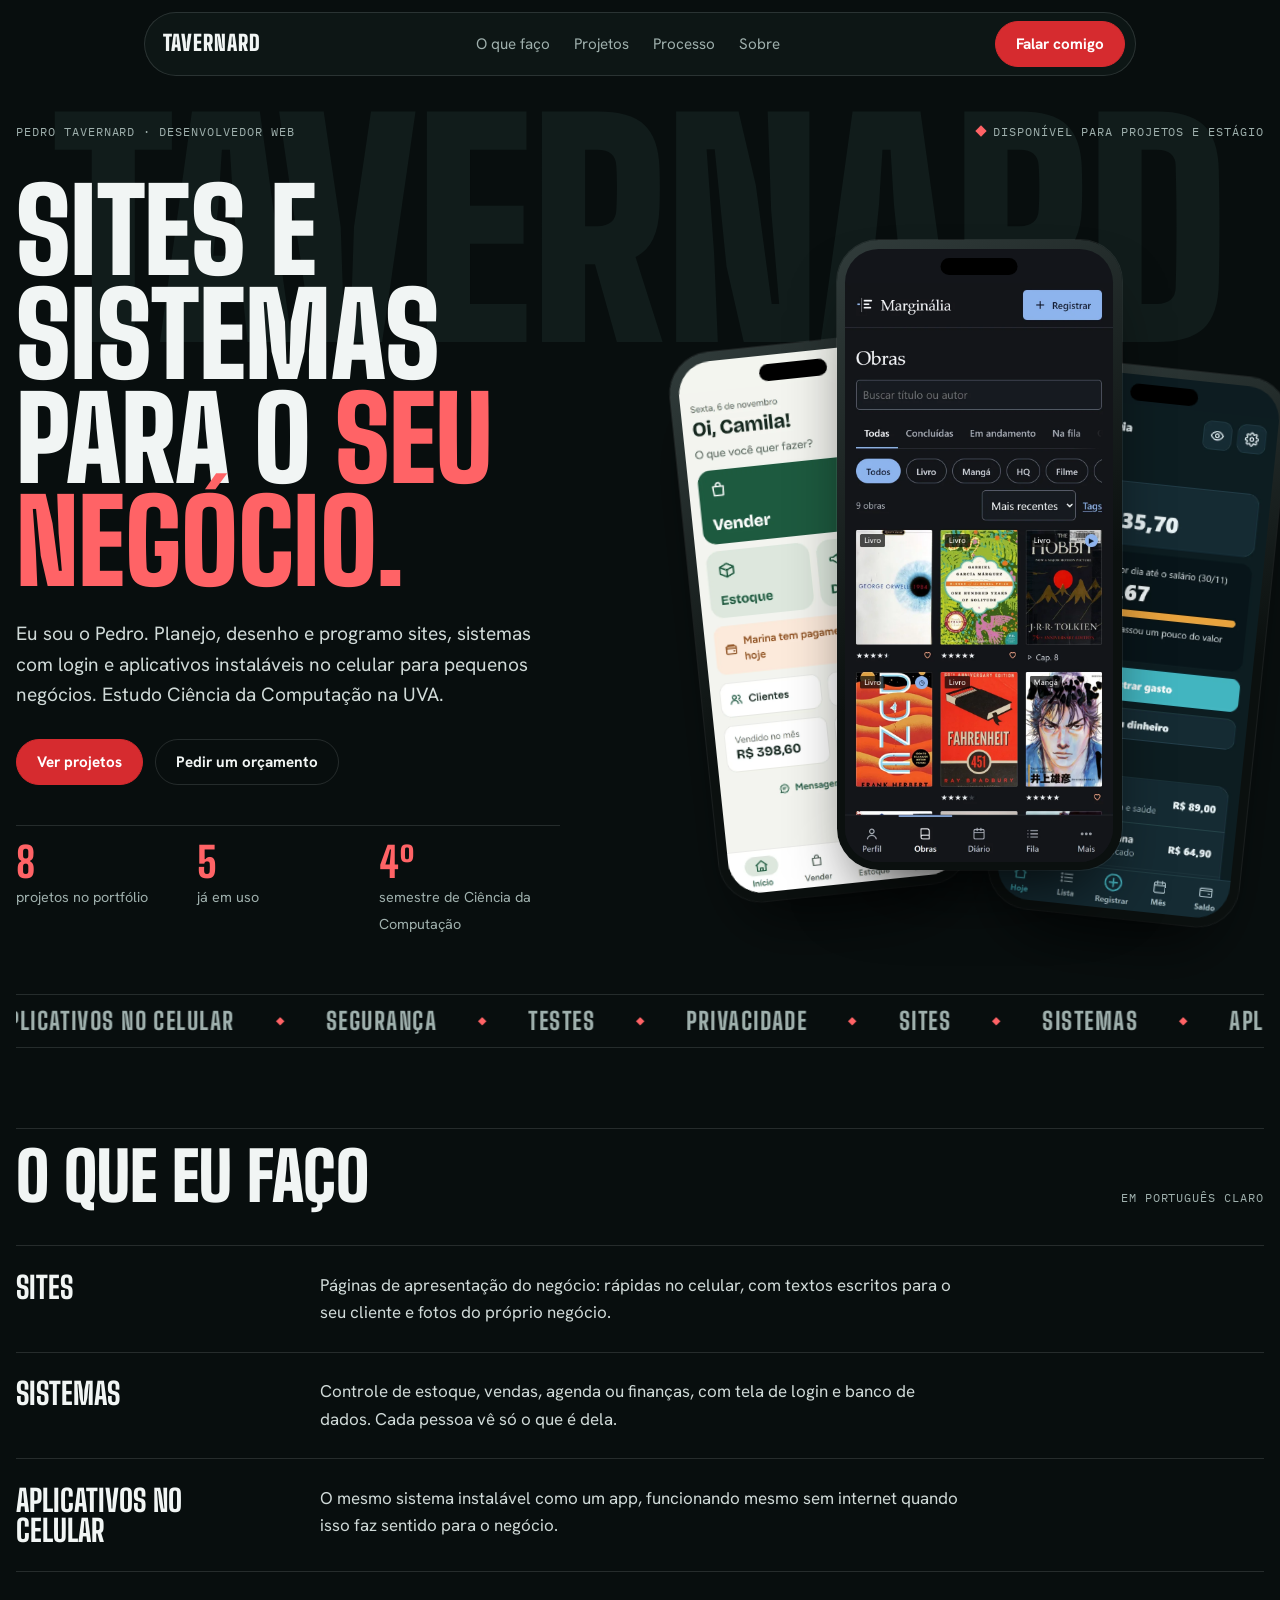
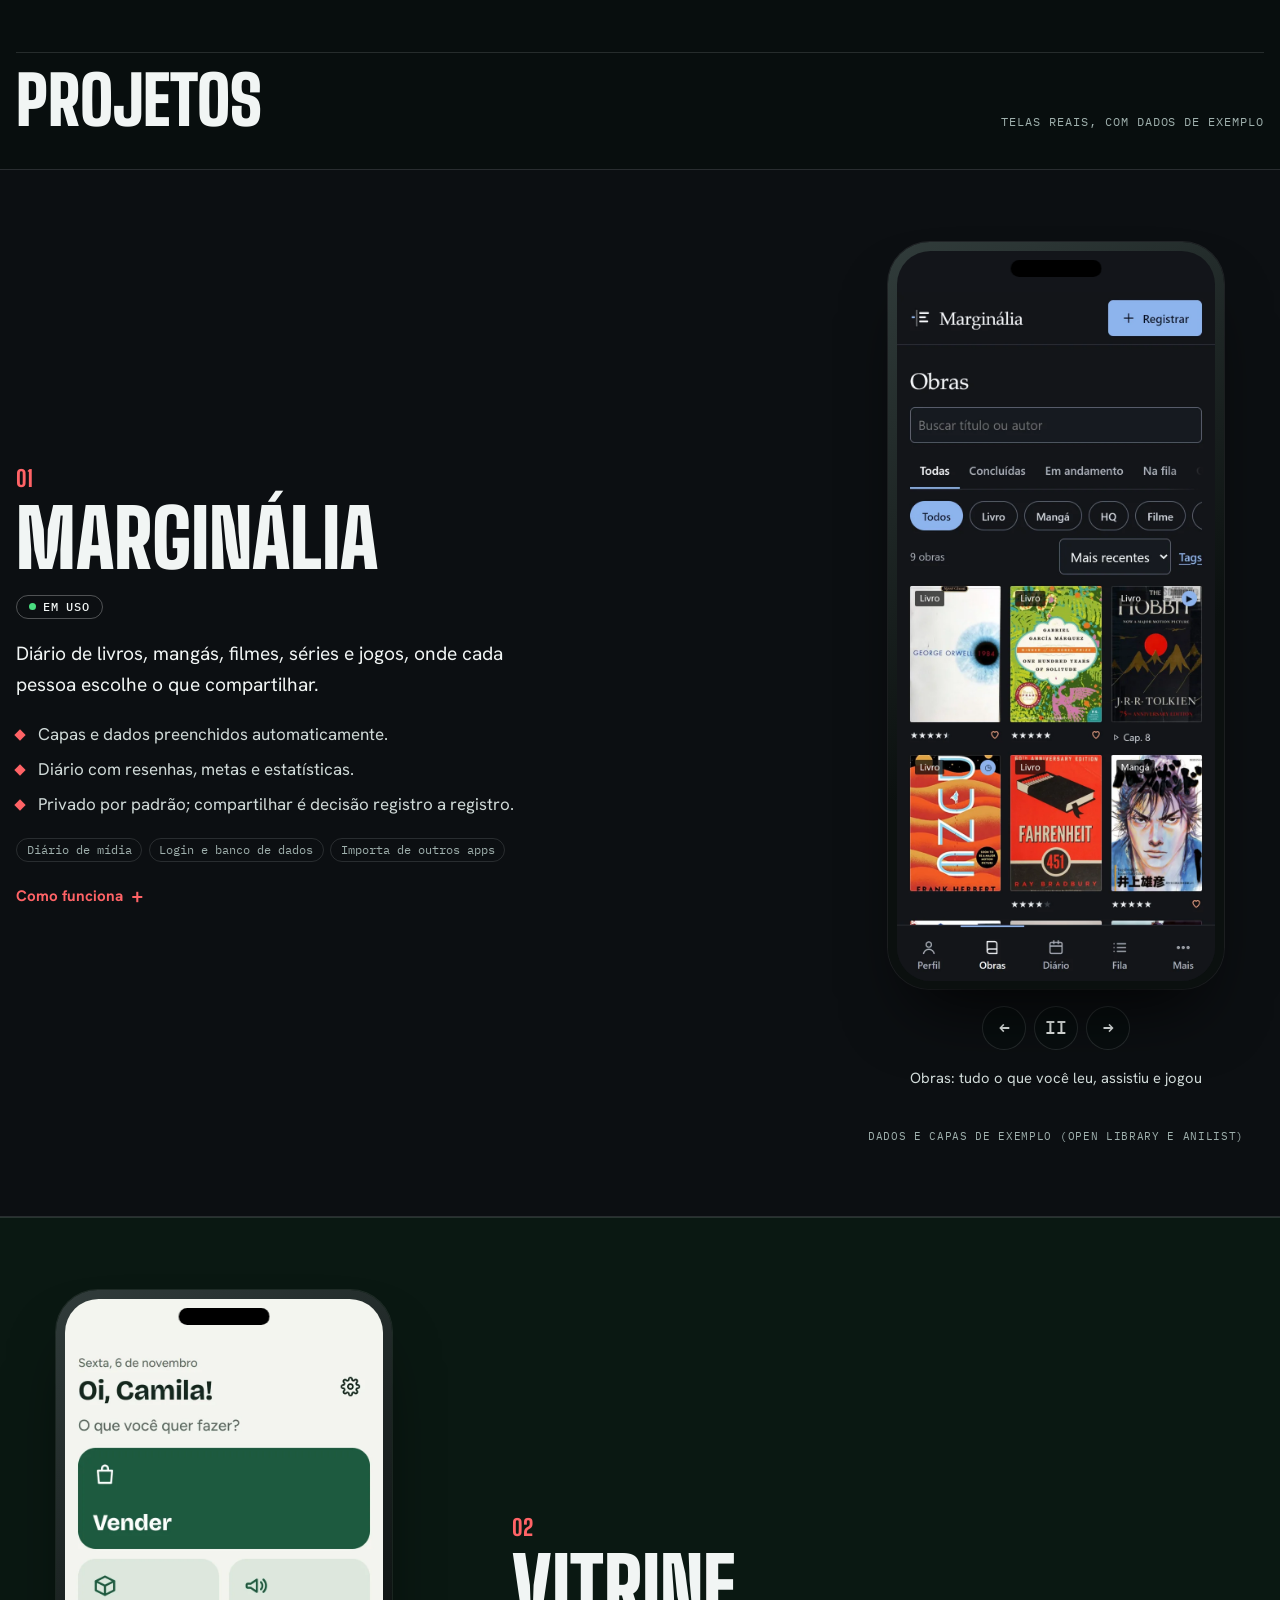
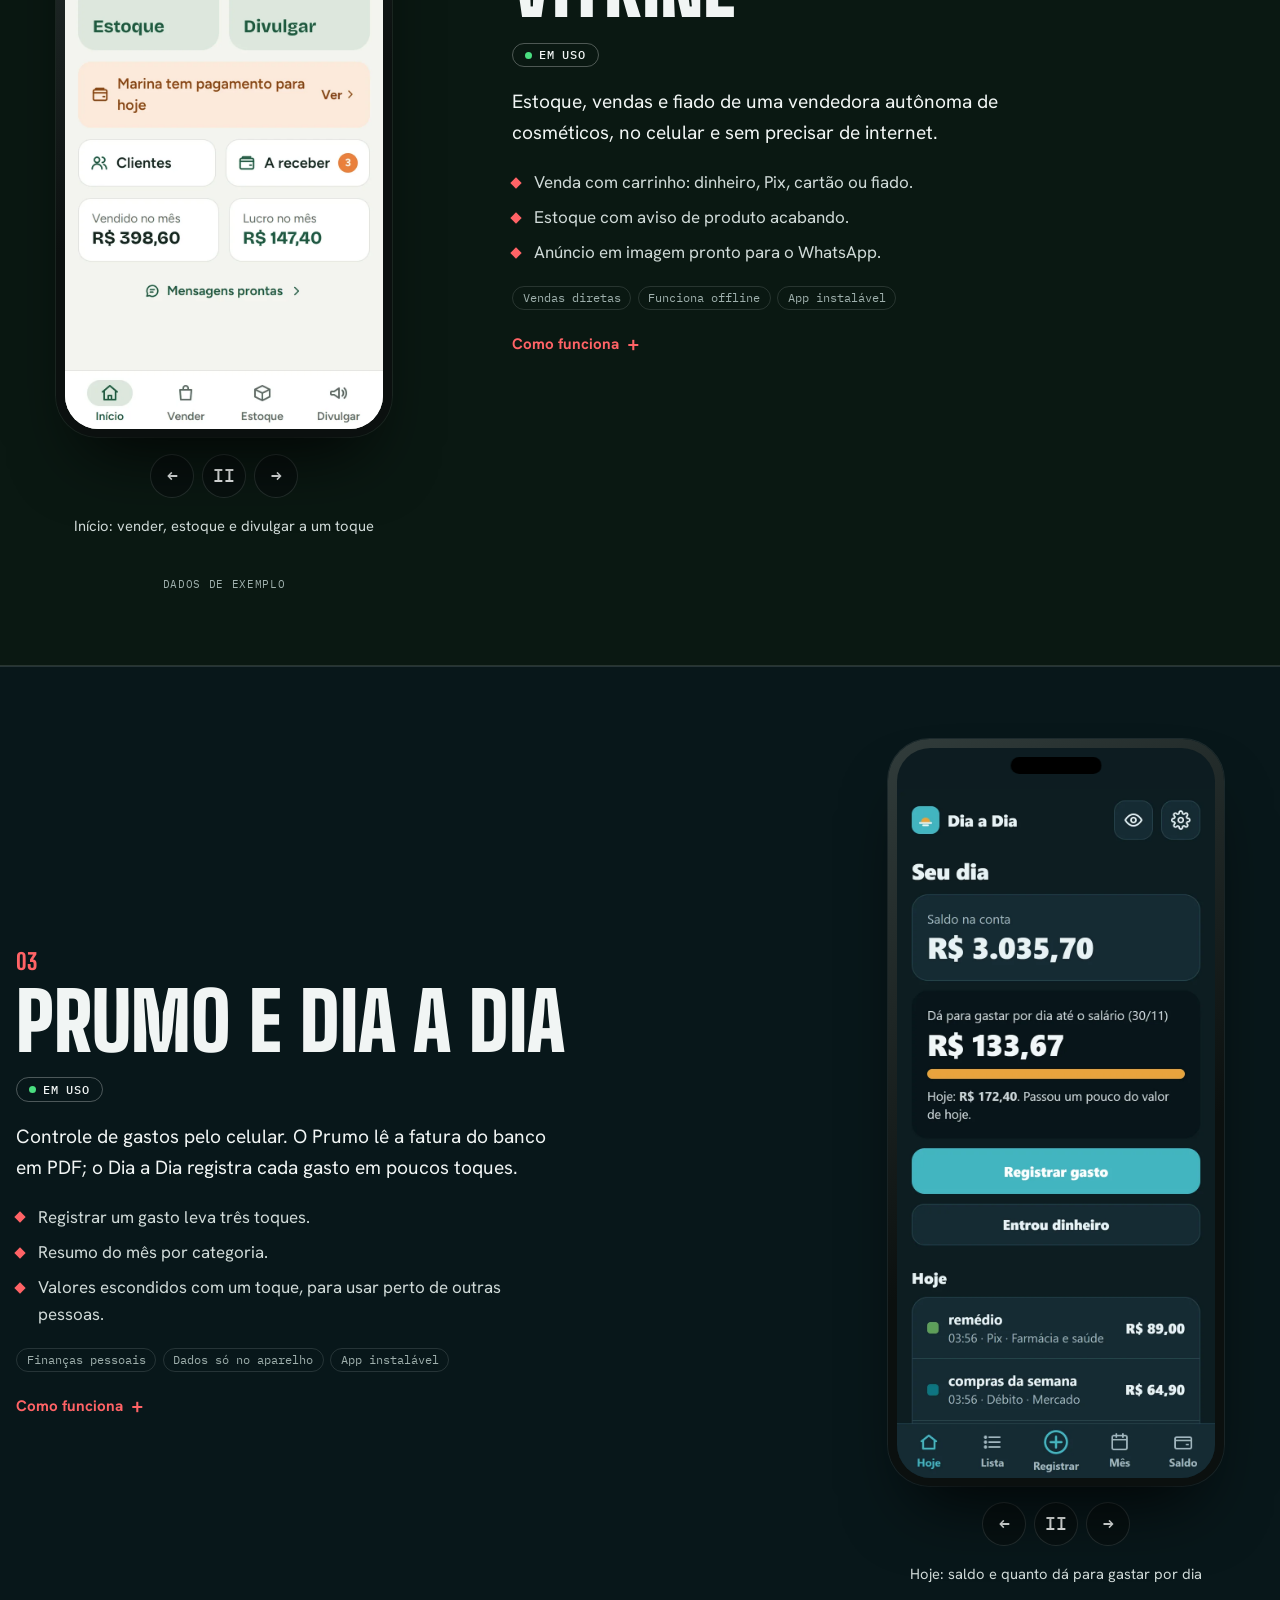
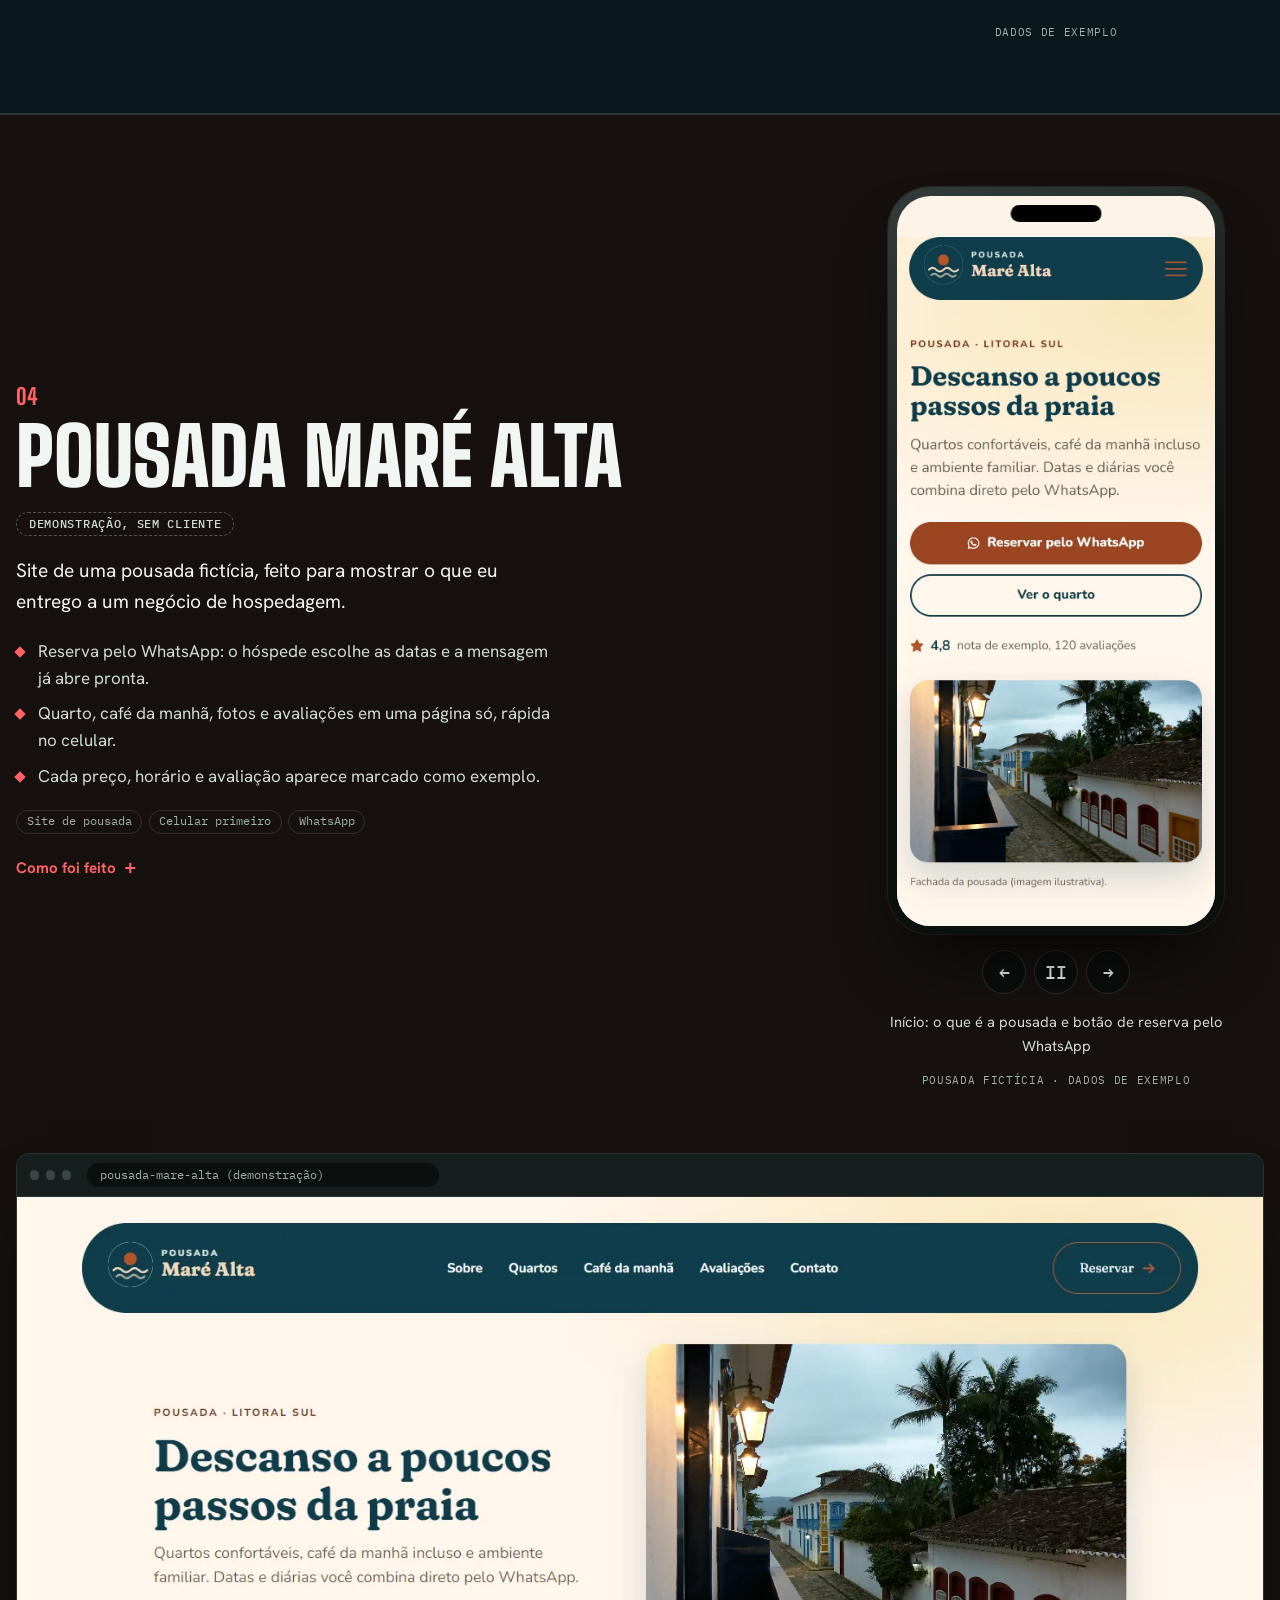
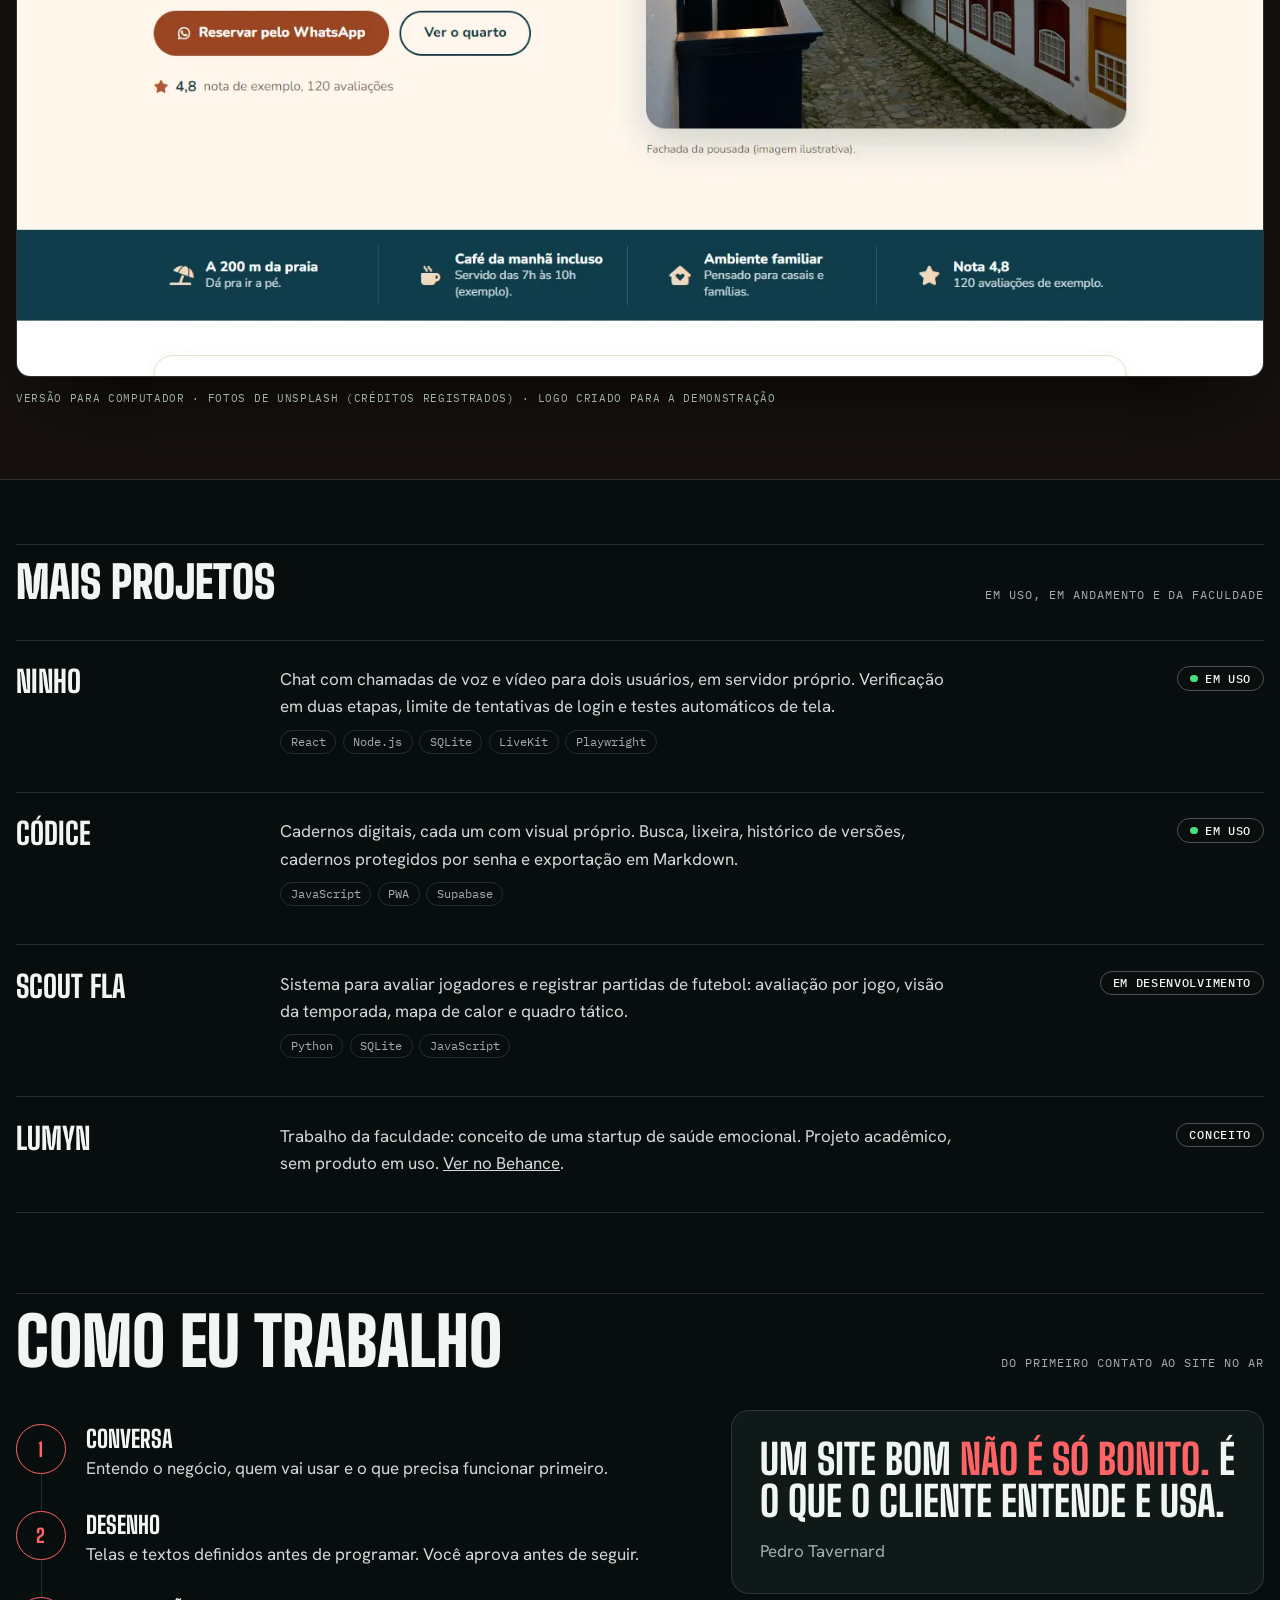
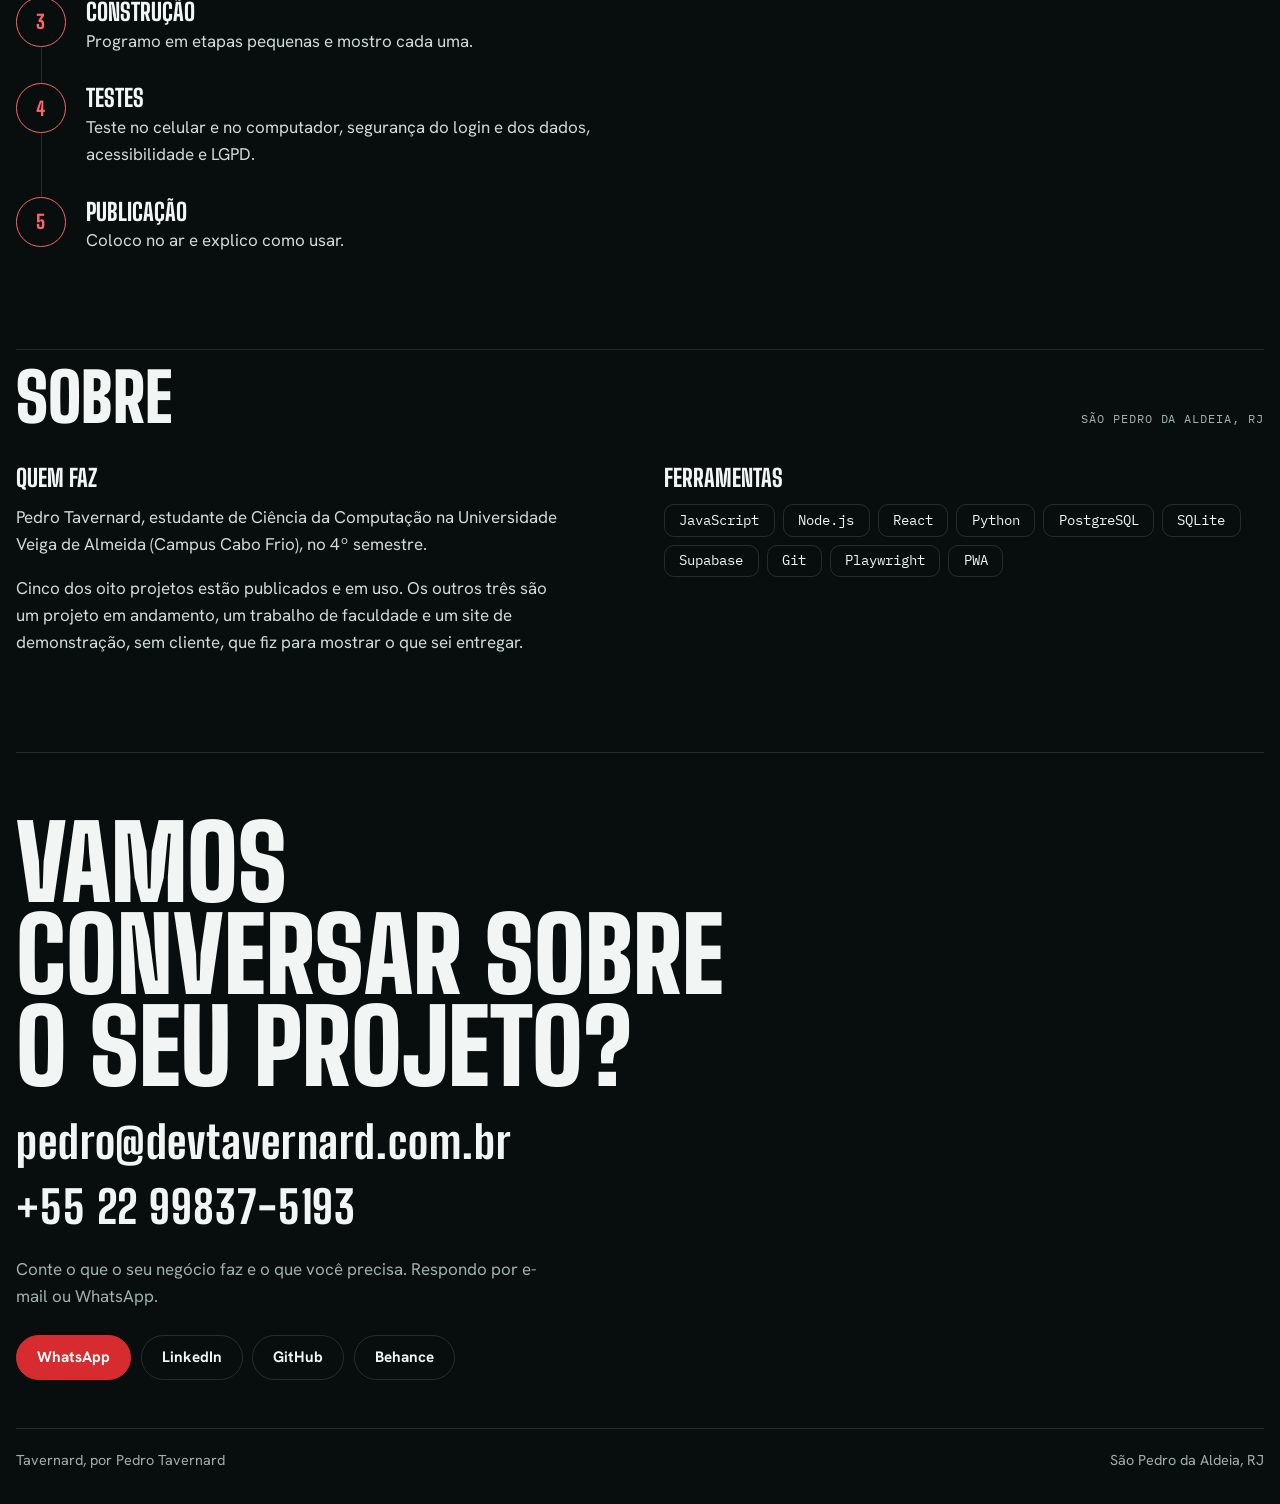
==== commit 4d49c07e: "Corrige classe do telefone que colidia com a moldura do iPhone Co-Authored-By: Claude Sonnet 5.5 <no" ====
--- a/index.html
+++ b/index.html
@@ -160,7 +160,7 @@
 .contact{margin-top:5rem;border-top:1px solid var(--line);padding-block:4rem 3rem}
 .contact h2{font:900 clamp(2.6rem,8vw,6.5rem)/.9 var(--display);margin:0 0 1.5rem;text-transform:uppercase;max-width:14ch}
 .contact .mail{display:block;font:800 clamp(1.4rem,4vw,2.8rem)/1.1 var(--display);letter-spacing:.02em;margin-bottom:1.5rem;overflow-wrap:anywhere}
-.contact .mail.phone{color:inherit;text-decoration:none;margin-top:-.5rem}
+.contact .mail.tel{color:inherit;text-decoration:none;margin-top:-.5rem}
 .links{display:flex;flex-wrap:wrap;gap:.6rem}
 .foot{border-top:1px solid var(--line);padding-block:1.25rem 2rem;color:var(--muted);font-size:.9rem;display:flex;justify-content:space-between;gap:1rem;flex-wrap:wrap}
 
@@ -468,7 +468,7 @@
   <div class="contact">
     <h2>Vamos conversar sobre o seu projeto?</h2>
     <span class="mail">pedro@devtavernard.com.br</span>
-    <a class="mail phone" href="https://wa.me/5522998375193">+55 22 99837-5193</a>
+    <a class="mail tel" href="https://wa.me/5522998375193">+55 22 99837-5193</a>
     <p style="max-width:34rem;color:var(--muted);margin:0 0 1.5rem">Conte o que o seu negócio faz e o que você precisa. Respondo por e-mail ou WhatsApp.</p>
     <div class="links">
       <a class="btn red" href="https://wa.me/5522998375193">WhatsApp</a>
